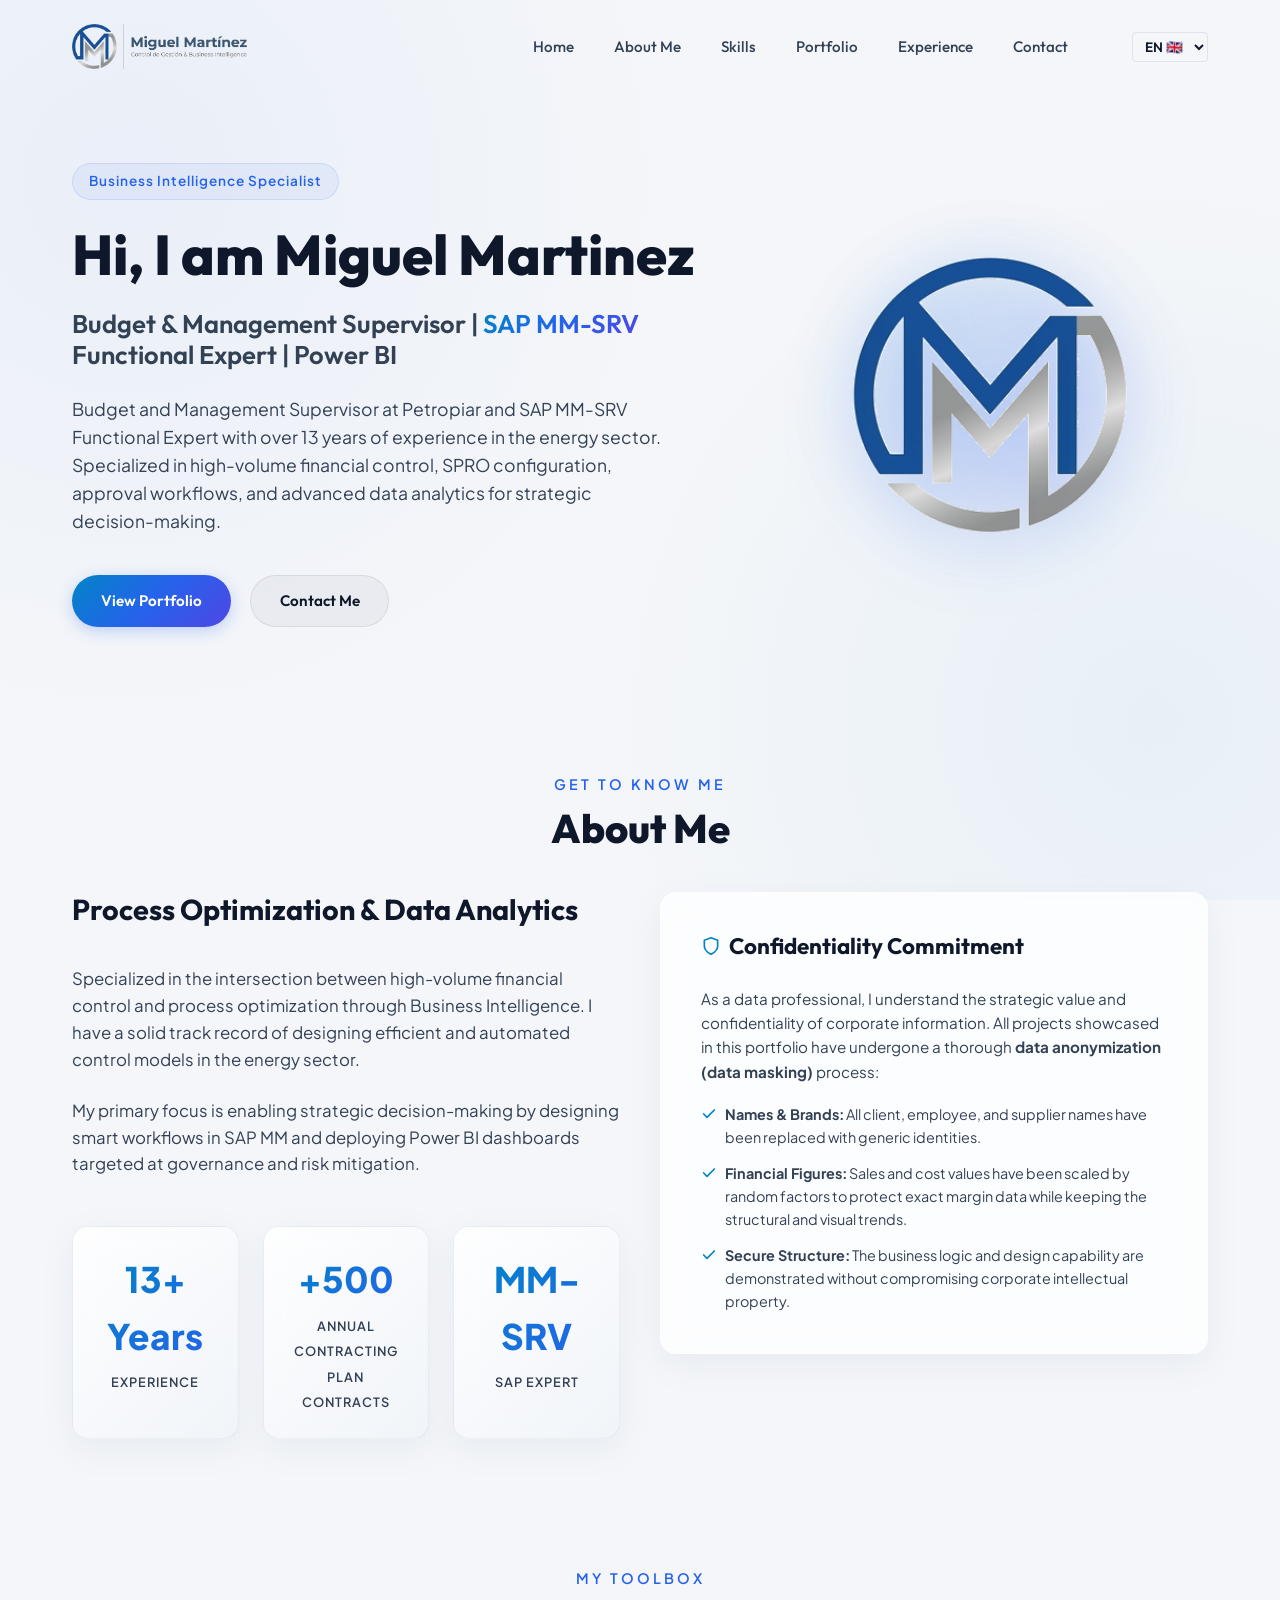
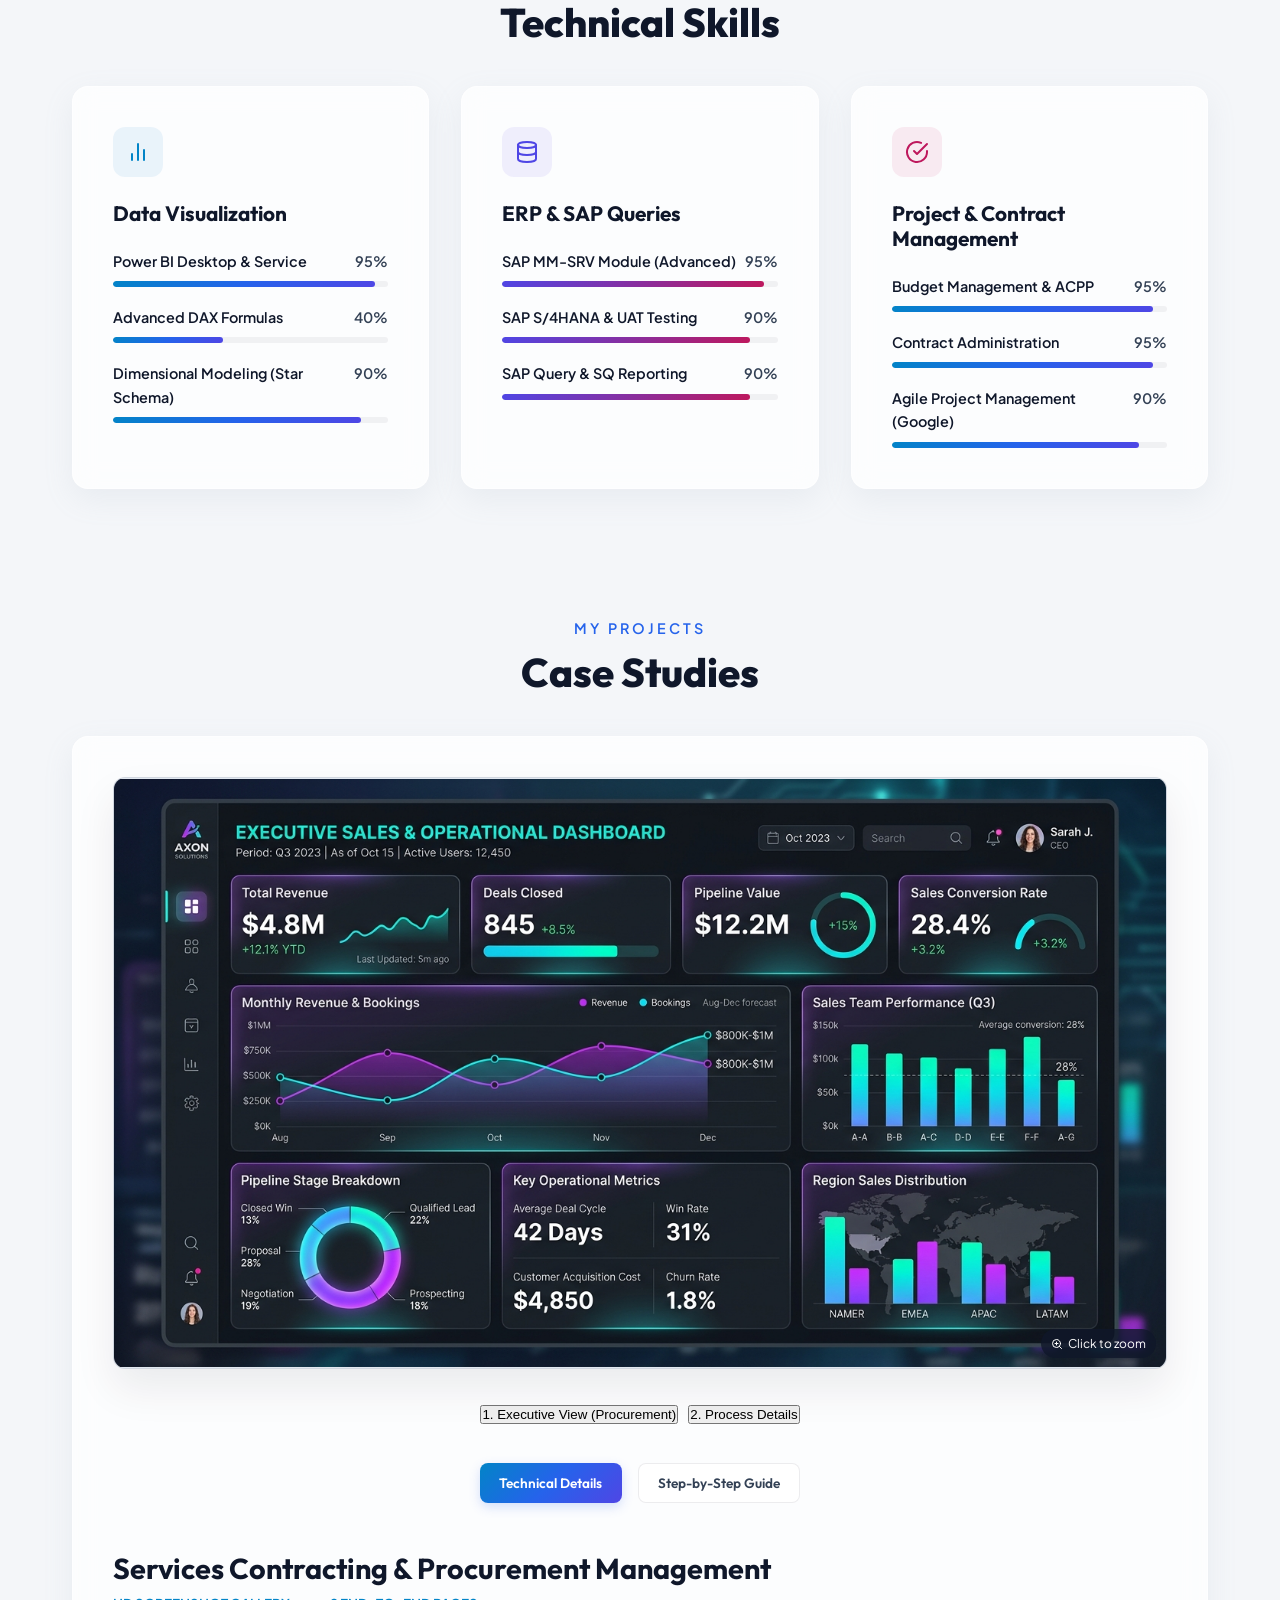
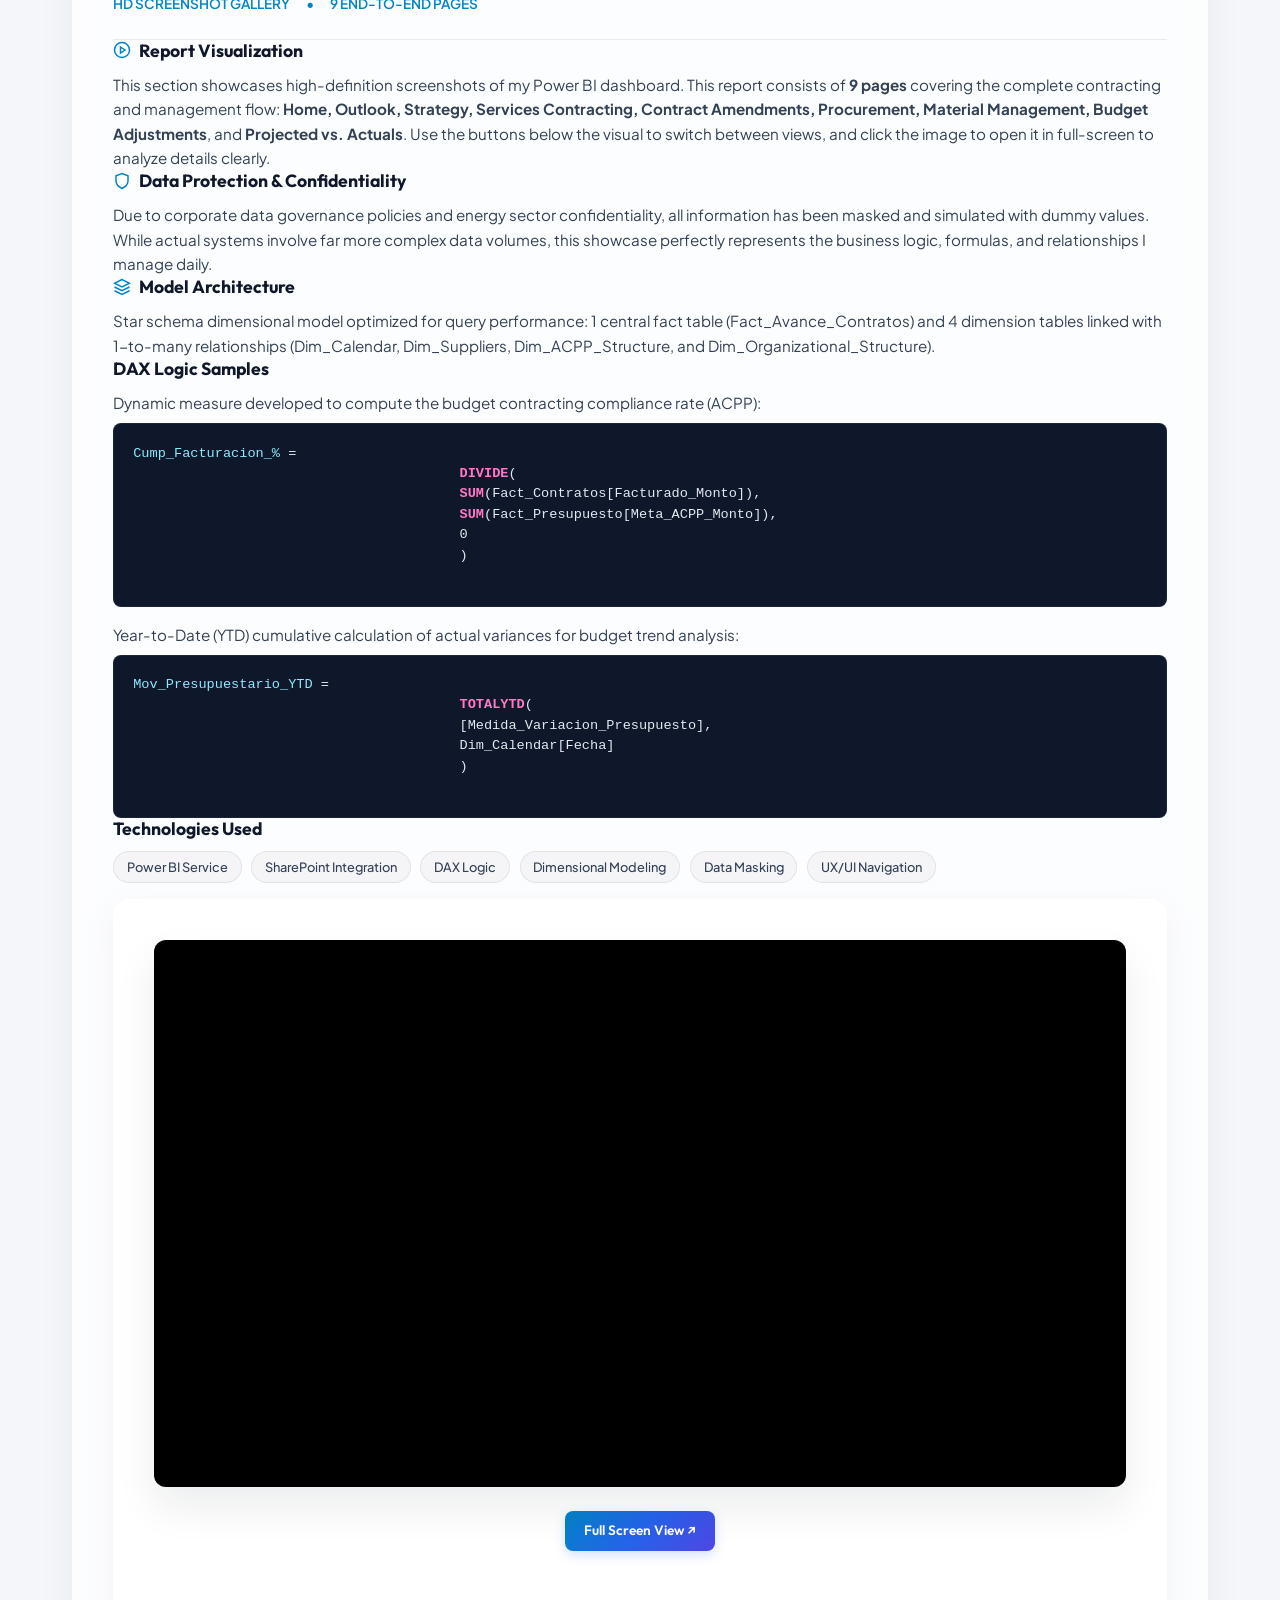
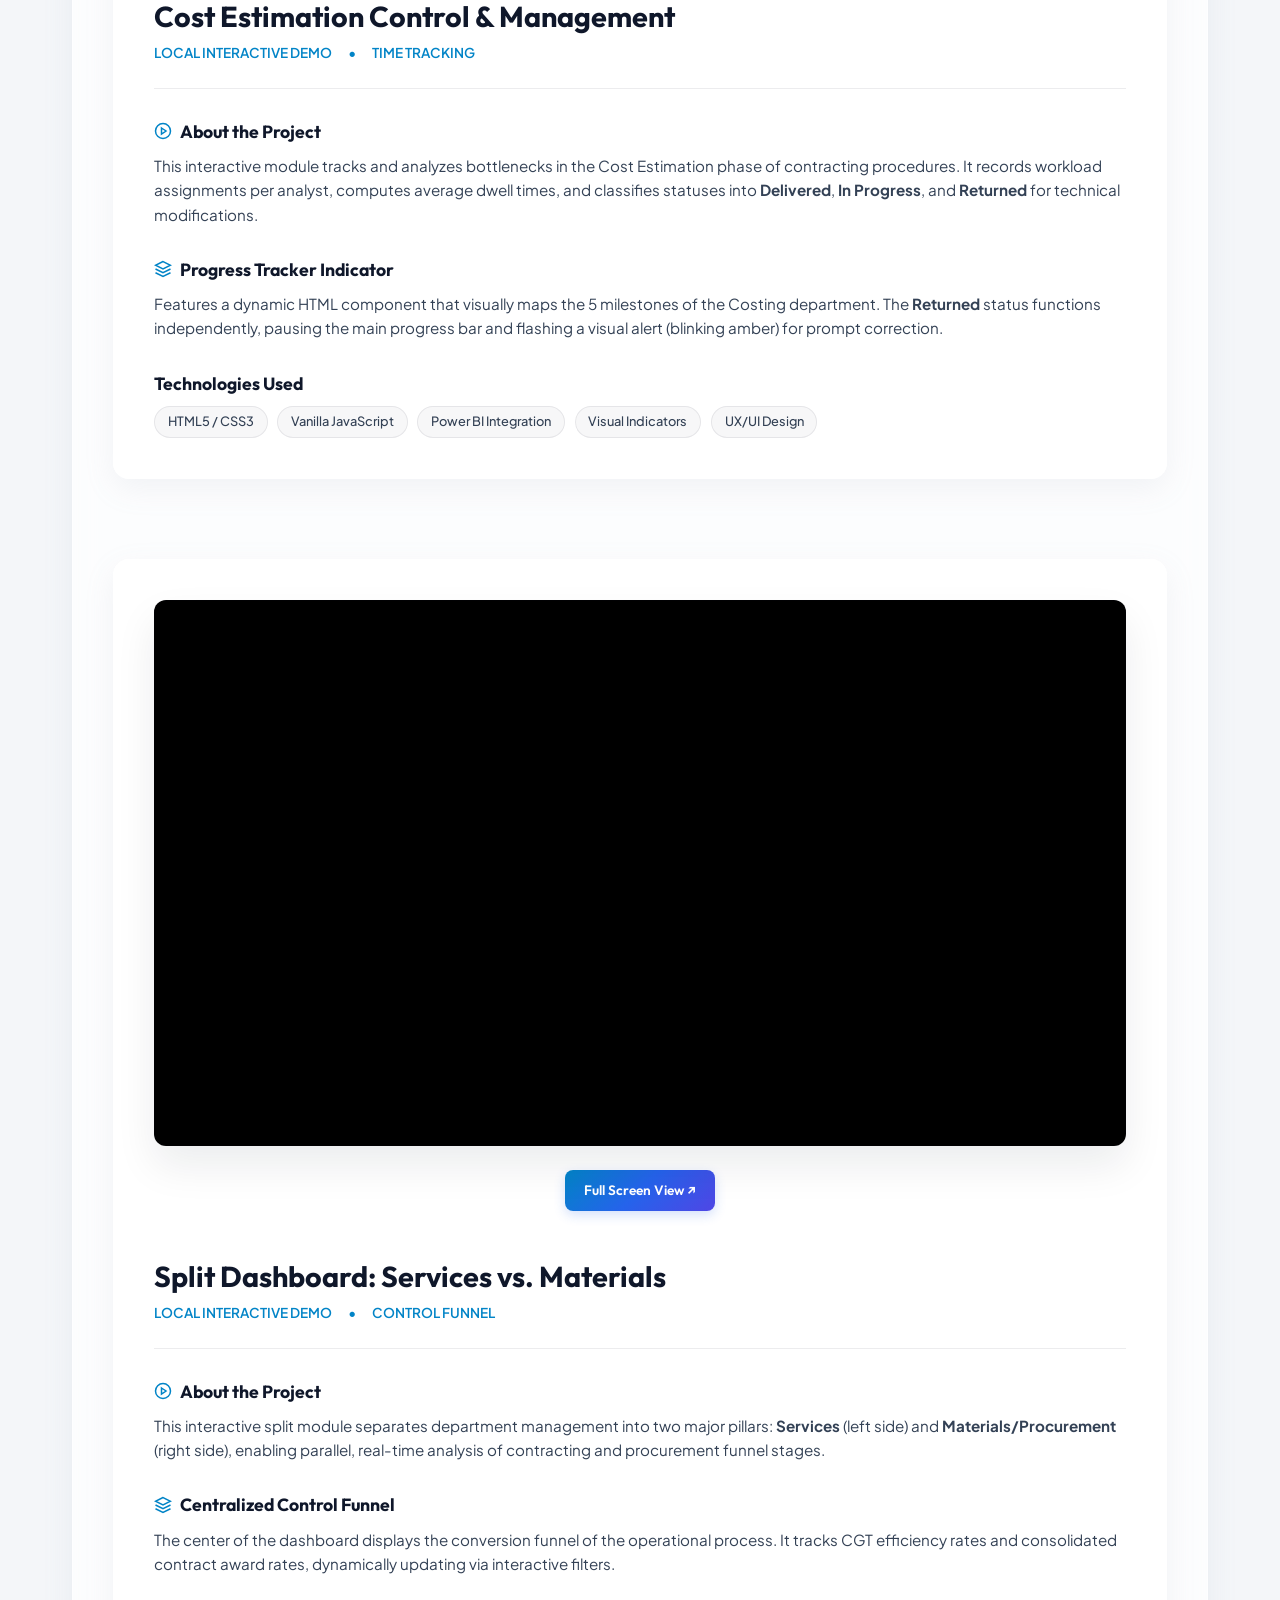
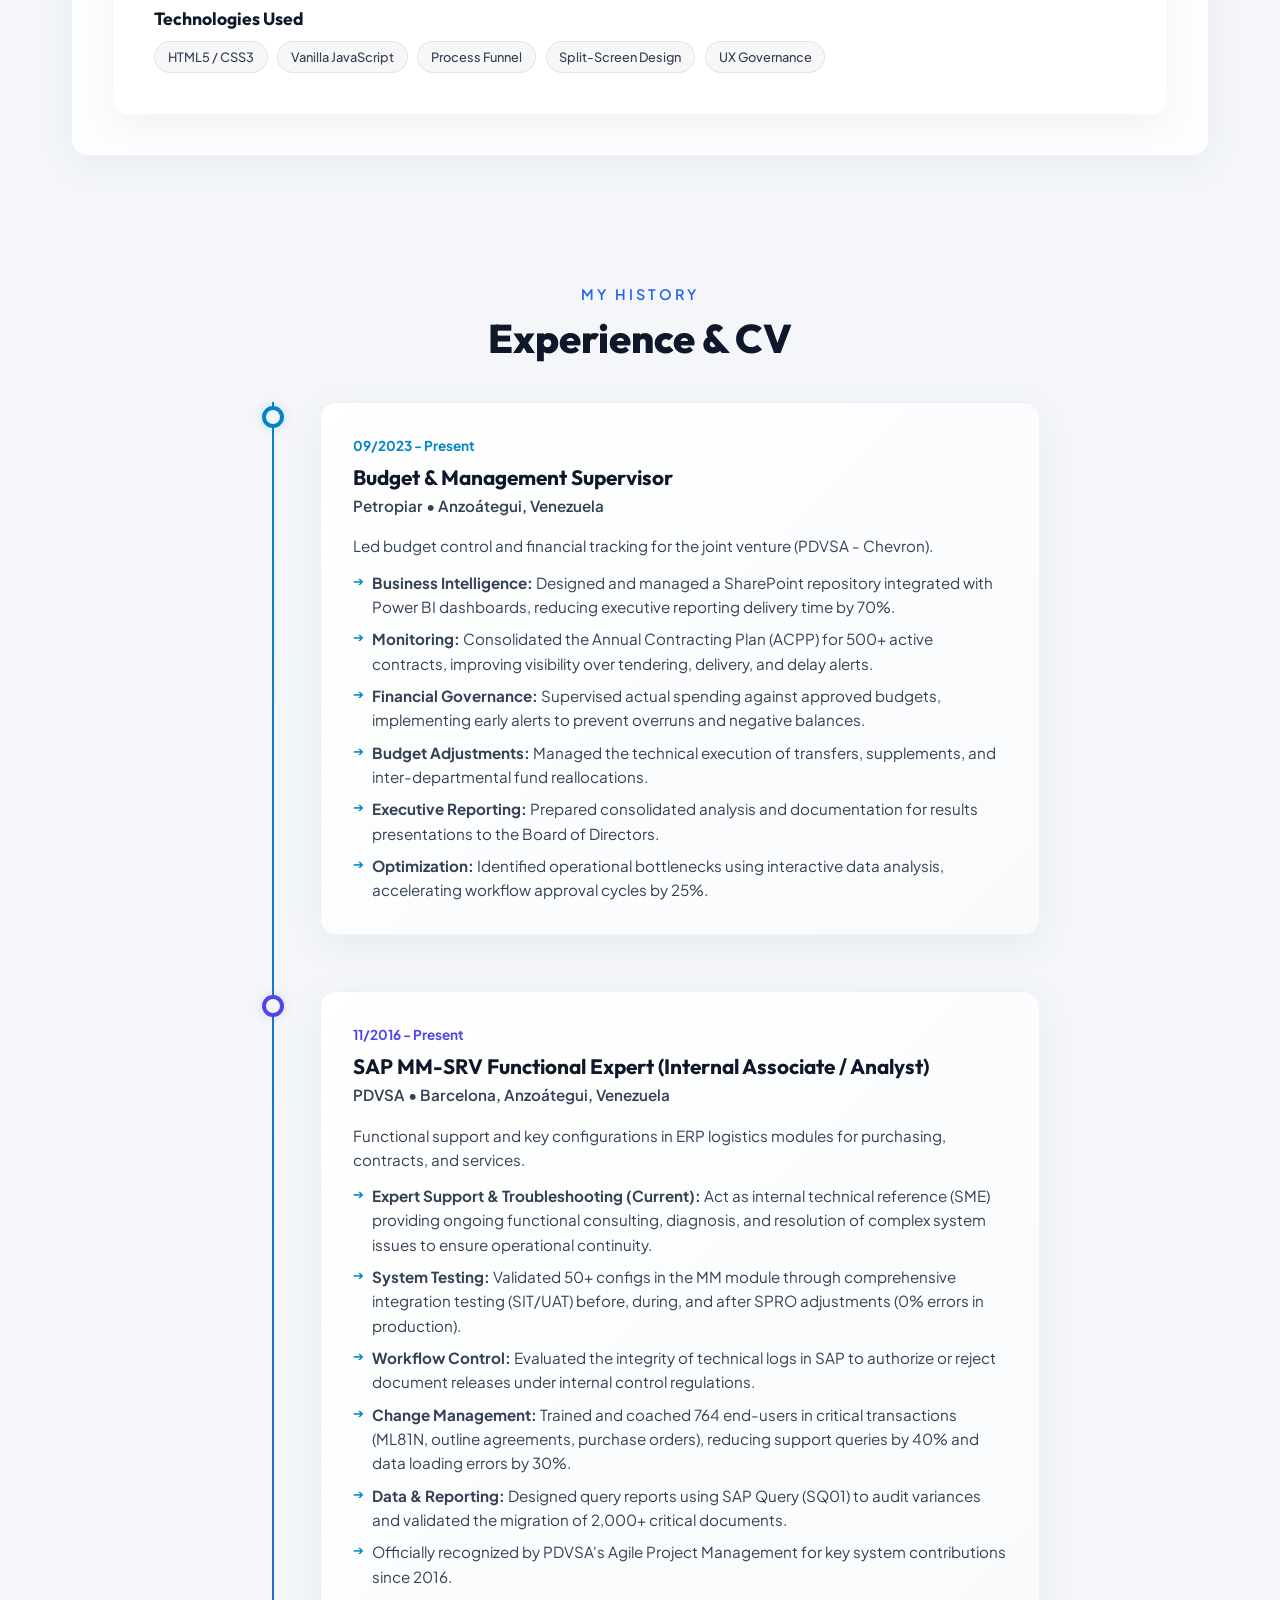
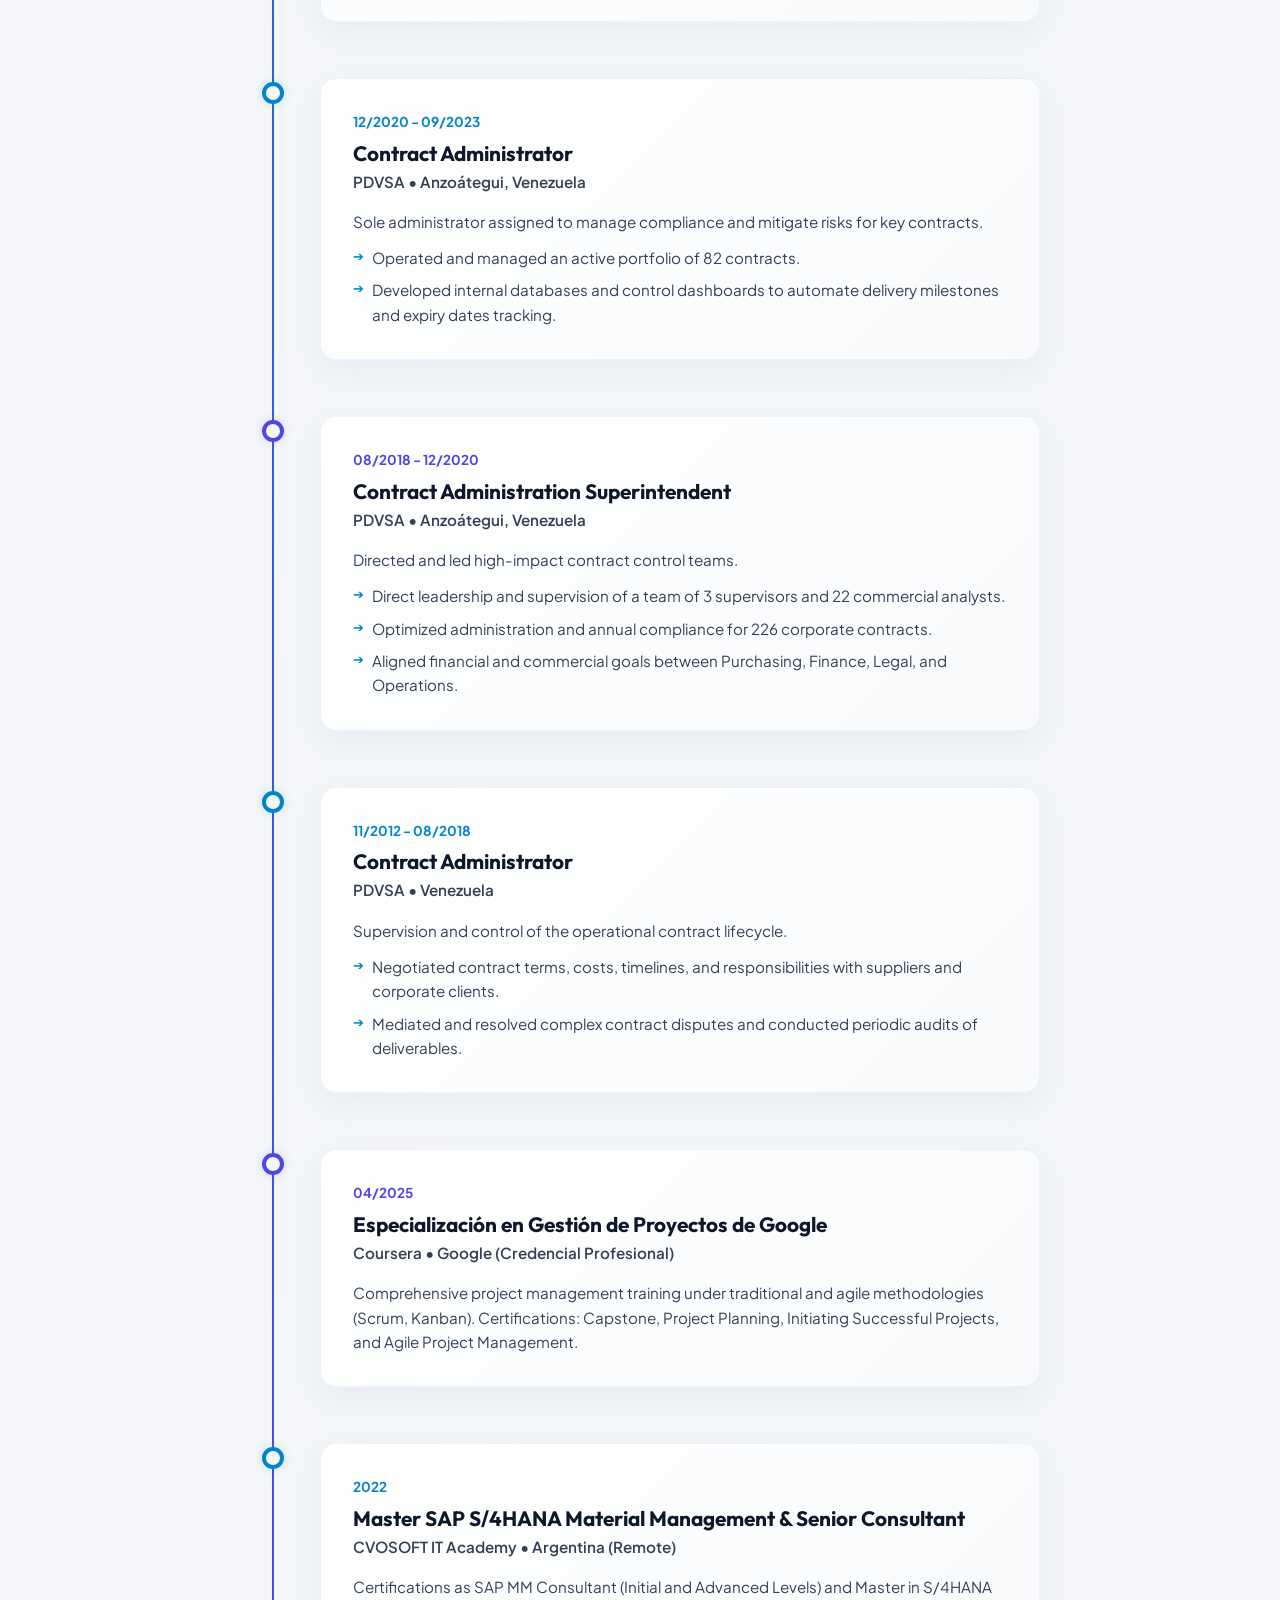
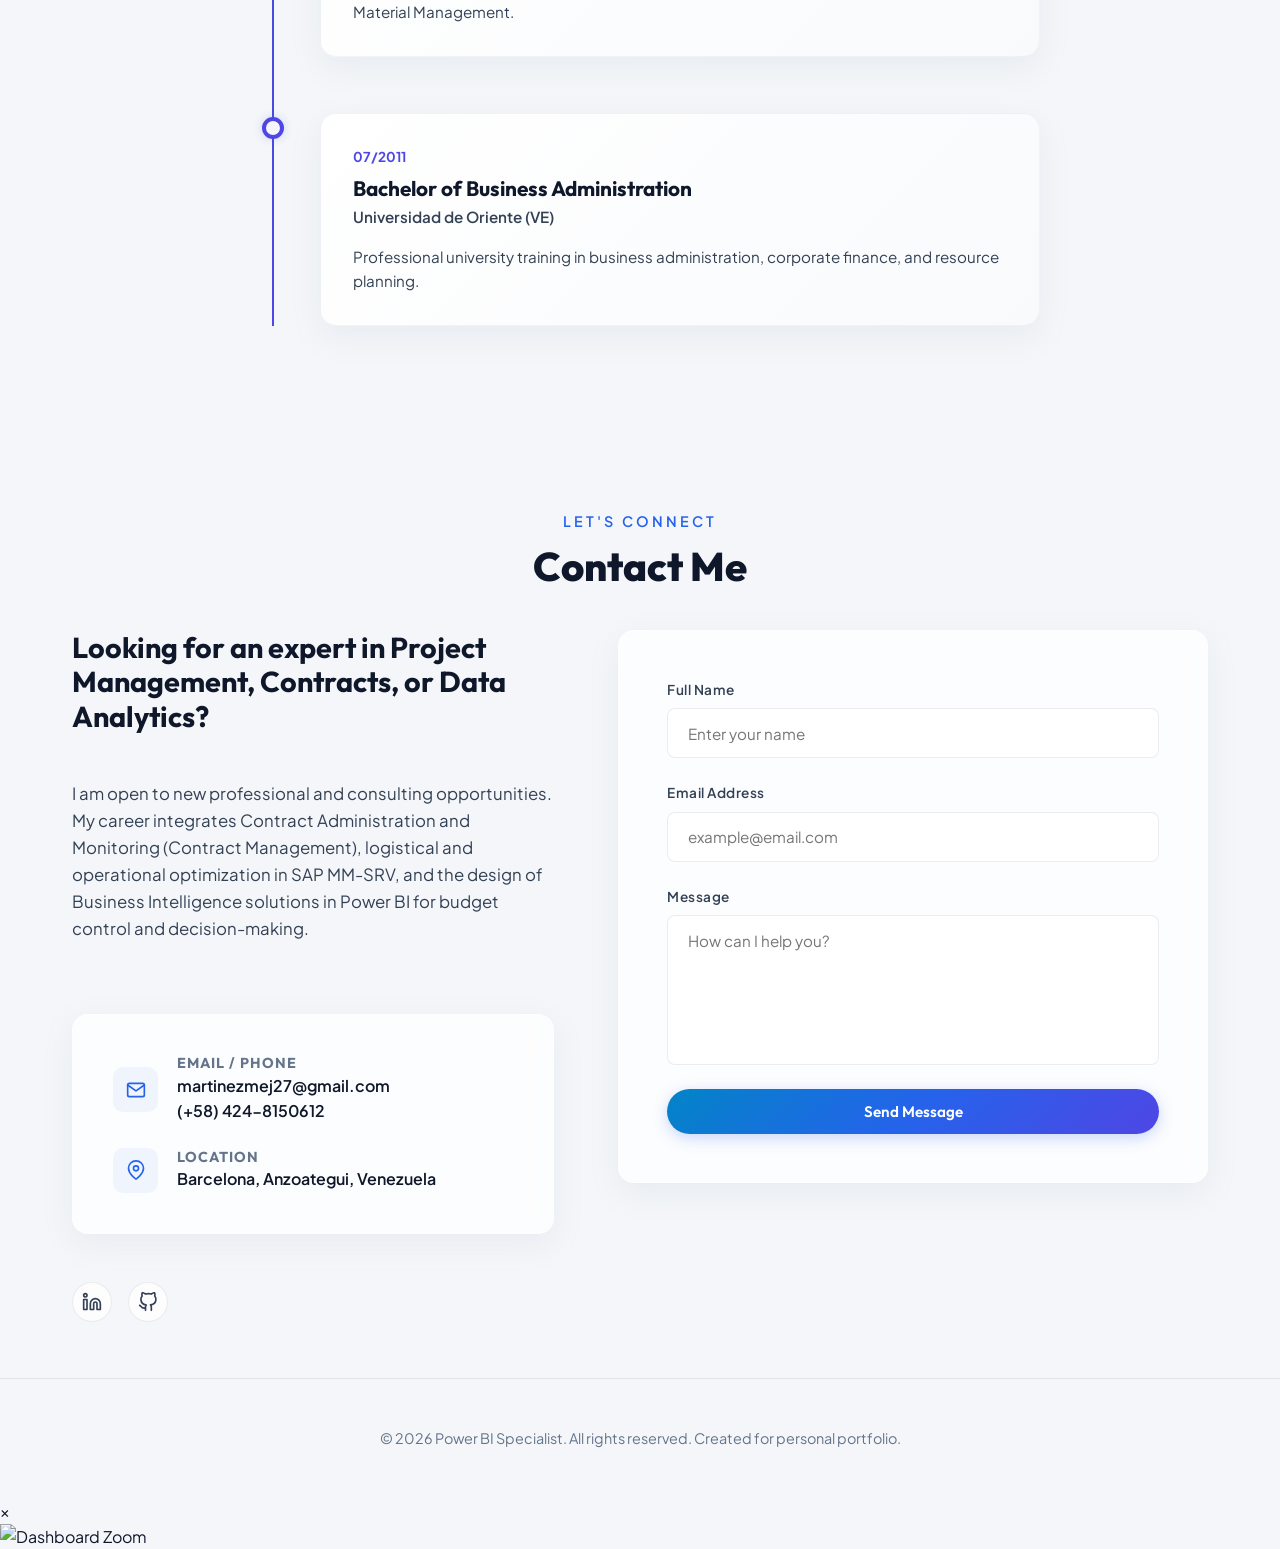
==== index_en.html @ 2d63d334 "Add files via upload" ====
<!DOCTYPE html>
<html lang="en">

<head>
    <meta charset="UTF-8">
    <meta name="viewport" content="width=device-width, initial-scale=1.0">
    <title>Miguel Martinez | Budget Supervisor, SAP MM & Power BI Expert</title>
    <meta name="description"
        content="Professional portfolio of Miguel E. Martinez. Budget & Management Supervisor at Petropiar, SAP MM-SRV functional specialist, and Power BI developer.">
    <link rel="stylesheet" href="style.css">
</head>

<body>

    <!-- Header & Navigation -->
    <header class="header" id="header">
        <div class="container nav-container">
            <a href="#home" class="logo-link" id="nav-logo">
                <img src="assets/logo_transparent.png" alt="Miguel Martínez Logo" class="header-logo">
            </a>
            <nav>
                <ul class="nav-menu" id="nav-menu">
                    <li><a href="#home" class="nav-link">Home</a></li>
                    <li><a href="#about" class="nav-link">About Me</a></li>
                    <li><a href="#skills" class="nav-link">Skills</a></li>
                    <li><a href="#portfolio" class="nav-link">Portfolio</a></li>
                    <li><a href="#experience" class="nav-link">Experience</a></li>
                    <li><a href="#contact" class="nav-link">Contact</a></li>
                    <li class="lang-selector-item" style="display: flex; align-items: center; margin-left: 1.5rem;">
                        <select id="lang-select" class="lang-select" style="background: transparent; border: 1px solid var(--border-color); color: var(--text-primary); border-radius: 4px; padding: 4px 8px; font-size: 0.85rem; font-weight: 600; cursor: pointer; outline: none; font-family: var(--font-heading); transition: border-color 0.3s;">
                            <option value="es">ES 🇪🇸</option>
                            <option value="en" selected>EN 🇬🇧</option>
                            <option value="fr">FR 🇫🇷</option>
                        </select>
                    </li>
                </ul>
            </nav>
            <button class="nav-toggle" id="nav-toggle" aria-label="Open Menu">
                <svg width="28" height="28" viewBox="0 0 24 24" fill="none" stroke="currentColor" stroke-width="2"
                    stroke-linecap="round" stroke-linejoin="round">
                    <line x1="3" y1="12" x2="21" y2="12"></line>
                    <line x1="3" y1="6" x2="21" y2="6"></line>
                    <line x1="3" y1="18" x2="21" y2="18"></line>
                </svg>
            </button>
        </div>
    </header>

    <!-- SVG Gradients Definition -->
    <svg width="0" height="0">
        <defs>
            <linearGradient id="cyan-blue-grad" x1="0%" y1="0%" x2="100%" y2="100%">
                <stop offset="0%" stop-color="#00f2fe" />
                <stop offset="100%" stop-color="#0072ff" />
            </linearGradient>
        </defs>
    </svg>

    <!-- Hero Section -->
    <section class="hero" id="home">
        <div class="container hero-grid">
            <div class="hero-content">
                <span class="hero-tag">Business Intelligence Specialist</span>
                <h1 class="hero-title">Hi, I am Miguel Martinez</h1>
                <h2 class="hero-subtitle">Budget & Management Supervisor | <span class="text-gradient">SAP MM-SRV</span> Functional Expert | Power BI</h2>
                <p class="hero-description">
                    Budget and Management Supervisor at Petropiar and SAP MM-SRV Functional Expert with over 13 years
                    of experience in the energy sector. Specialized in high-volume financial control, SPRO configuration,
                    approval workflows, and advanced data analytics for strategic decision-making.
                </p>
                <div class="hero-btns">
                    <a href="#portfolio" class="btn btn-primary">View Portfolio</a>
                    <a href="#contact" class="btn btn-secondary">Contact Me</a>
                </div>
            </div>
            <div class="hero-image-wrapper">
                <div class="hero-image-container">
                    <img src="assets/logo_circle.png" alt="Miguel Martínez" class="hero-image">
                </div>
            </div>
        </div>
    </section>

    <!-- About Me Section -->
    <section class="section" id="about">
        <div class="container">
            <div class="section-title-wrapper reveal">
                <span class="section-subtitle">Get to Know Me</span>
                <h2 class="section-title">About Me</h2>
            </div>
            <div class="about-grid">
                <div class="about-info reveal">
                    <h3 style="font-size: 1.8rem; margin-bottom: 1rem;">Process Optimization & Data Analytics
                    </h3>
                    <p class="about-text">
                        Specialized in the intersection between high-volume financial control and process optimization
                        through Business Intelligence. I have a solid track record of designing efficient and automated
                        control models in the energy sector.
                    </p>
                    <p class="about-text">
                        My primary focus is enabling strategic decision-making by designing smart workflows in SAP MM
                        and deploying Power BI dashboards targeted at governance and risk mitigation.
                    </p>
                    <div class="stats-grid">
                        <div class="glass-card stat-card">
                            <span class="stat-number">13+ Years</span>
                            <span class="stat-label">Experience</span>
                        </div>
                        <div class="glass-card stat-card">
                            <span class="stat-number">+500</span>
                            <span class="stat-label">Annual Contracting Plan Contracts</span>
                        </div>
                        <div class="glass-card stat-card">
                            <span class="stat-number">MM-SRV</span>
                            <span class="stat-label">SAP Expert</span>
                        </div>
                    </div>
                </div>
                <div class="glass-card contact-card reveal"
                    style="padding: 2.5rem; display: flex; flex-direction: column; gap: 1.2rem;">
                    <h3
                        style="font-size: 1.4rem; margin-bottom: 0.5rem; display: flex; align-items: center; gap: 0.5rem;">
                        <svg width="20" height="20" viewBox="0 0 24 24" fill="none" stroke="var(--accent-cyan)"
                            stroke-width="2" stroke-linecap="round" stroke-linejoin="round">
                            <path d="M12 22s8-4 8-10V5l-8-3-8 3v7c0 6 8 10 8 10z"></path>
                        </svg>
                        Confidentiality Commitment
                    </h3>
                    <p class="about-text" style="font-size: 0.95rem;">
                        As a data professional, I understand the strategic value and confidentiality of corporate information.
                        All projects showcased in this portfolio have undergone a thorough <strong>data anonymization (data masking)</strong> process:
                    </p>
                    <ul
                        style="display: flex; flex-direction: column; gap: 0.8rem; font-size: 0.9rem; color: var(--text-secondary);">
                        <li style="display: flex; align-items: flex-start; gap: 0.5rem;">
                            <svg width="16" height="16" viewBox="0 0 24 24" fill="none" stroke="var(--accent-cyan)"
                                  stroke-width="2.5" stroke-linecap="round" stroke-linejoin="round"
                                  style="margin-top: 3px; flex-shrink: 0;">
                                <polyline points="20 6 9 17 4 12"></polyline>
                            </svg>
                            <span><strong>Names & Brands:</strong> All client, employee, and supplier names have been replaced with generic identities.</span>
                        </li>
                        <li style="display: flex; align-items: flex-start; gap: 0.5rem;">
                            <svg width="16" height="16" viewBox="0 0 24 24" fill="none" stroke="var(--accent-cyan)"
                                  stroke-width="2.5" stroke-linecap="round" stroke-linejoin="round"
                                  style="margin-top: 3px; flex-shrink: 0;">
                                <polyline points="20 6 9 17 4 12"></polyline>
                            </svg>
                            <span><strong>Financial Figures:</strong> Sales and cost values have been scaled by random factors to protect exact margin data while keeping the structural and visual trends.</span>
                        </li>
                        <li style="display: flex; align-items: flex-start; gap: 0.5rem;">
                            <svg width="16" height="16" viewBox="0 0 24 24" fill="none" stroke="var(--accent-cyan)"
                                  stroke-width="2.5" stroke-linecap="round" stroke-linejoin="round"
                                  style="margin-top: 3px; flex-shrink: 0;">
                                <polyline points="20 6 9 17 4 12"></polyline>
                            </svg>
                            <span><strong>Secure Structure:</strong> The business logic and design capability are demonstrated without compromising corporate intellectual property.</span>
                        </li>
                    </ul>
                </div>
            </div>
        </div>
    </section>

    <!-- Skills Section -->
    <section class="section" id="skills">
        <div class="container">
            <div class="section-title-wrapper reveal">
                <span class="section-subtitle">My Toolbox</span>
                <h2 class="section-title">Technical Skills</h2>
            </div>
            <div class="skills-grid">
                <!-- Data Visualization -->
                <div class="glass-card skill-category reveal">
                    <div class="skill-category-icon">
                        <svg width="24" height="24" viewBox="0 0 24 24" fill="none" stroke="currentColor"
                            stroke-width="2" stroke-linecap="round" stroke-linejoin="round">
                            <line x1="18" y1="20" x2="18" y2="10"></line>
                            <line x1="12" y1="20" x2="12" y2="4"></line>
                            <line x1="6" y1="20" x2="6" y2="14"></line>
                        </svg>
                    </div>
                    <h3 class="skill-category-title">Data Visualization</h3>
                    <div class="skill-list">
                        <div class="skill-item">
                            <div class="skill-info">
                                <span class="skill-name">Power BI Desktop & Service</span>
                                <span class="skill-percentage">95%</span>
                            </div>
                            <div class="skill-bar-bg">
                                <div class="skill-bar-fill" data-width="95%"></div>
                            </div>
                        </div>
                        <div class="skill-item">
                            <div class="skill-info">
                                <span class="skill-name">Advanced DAX Formulas</span>
                                <span class="skill-percentage">40%</span>
                            </div>
                            <div class="skill-bar-bg">
                                <div class="skill-bar-fill" data-width="40%"></div>
                            </div>
                        </div>
                        <div class="skill-item">
                            <div class="skill-info">
                                <span class="skill-name">Dimensional Modeling (Star Schema)</span>
                                <span class="skill-percentage">90%</span>
                            </div>
                            <div class="skill-bar-bg">
                                <div class="skill-bar-fill" data-width="90%"></div>
                            </div>
                        </div>
                    </div>
                </div>

                <!-- ERP & SAP Queries -->
                <div class="glass-card skill-category reveal purple">
                    <div class="skill-category-icon purple">
                        <svg width="24" height="24" viewBox="0 0 24 24" fill="none" stroke="currentColor"
                            stroke-width="2" stroke-linecap="round" stroke-linejoin="round">
                            <ellipse cx="12" cy="5" rx="9" ry="3"></ellipse>
                            <path d="M3 5v14c0 1.66 4 3 9 3s9-1.34 9-3V5"></path>
                            <path d="M3 12c0 1.66 4 3 9 3s9-1.34 9-3"></path>
                        </svg>
                    </div>
                    <h3 class="skill-category-title">ERP & SAP Queries</h3>
                    <div class="skill-list">
                        <div class="skill-item">
                            <div class="skill-info">
                                <span class="skill-name">SAP MM-SRV Module (Advanced)</span>
                                <span class="skill-percentage">95%</span>
                            </div>
                            <div class="skill-bar-bg">
                                <div class="skill-bar-fill" data-width="95%"></div>
                            </div>
                        </div>
                        <div class="skill-item">
                            <div class="skill-info">
                                <span class="skill-name">SAP S/4HANA & UAT Testing</span>
                                <span class="skill-percentage">90%</span>
                            </div>
                            <div class="skill-bar-bg">
                                <div class="skill-bar-fill" data-width="90%"></div>
                            </div>
                        </div>
                        <div class="skill-item">
                            <div class="skill-info">
                                <span class="skill-name">SAP Query & SQ Reporting</span>
                                <span class="skill-percentage">90%</span>
                            </div>
                            <div class="skill-bar-bg">
                                <div class="skill-bar-fill" data-width="90%"></div>
                            </div>
                        </div>
                    </div>
                </div>

                <!-- Project & Contract Management -->
                <div class="glass-card skill-category reveal pink">
                    <div class="skill-category-icon pink">
                        <svg width="24" height="24" viewBox="0 0 24 24" fill="none" stroke="currentColor"
                            stroke-width="2" stroke-linecap="round" stroke-linejoin="round">
                            <path d="M22 11.08V12a10 10 0 1 1-5.93-9.14"></path>
                            <polyline points="22 4 12 14.01 9 11.01"></polyline>
                        </svg>
                    </div>
                    <h3 class="skill-category-title">Project & Contract Management</h3>
                    <div class="skill-list">
                        <div class="skill-item">
                            <div class="skill-info">
                                <span class="skill-name">Budget Management & ACPP</span>
                                <span class="skill-percentage">95%</span>
                            </div>
                            <div class="skill-bar-bg">
                                <div class="skill-bar-fill" data-width="95%"></div>
                            </div>
                        </div>
                        <div class="skill-item">
                            <div class="skill-info">
                                <span class="skill-name">Contract Administration</span>
                                <span class="skill-percentage">95%</span>
                            </div>
                            <div class="skill-bar-bg">
                                <div class="skill-bar-fill" data-width="95%"></div>
                            </div>
                        </div>
                        <div class="skill-item">
                            <div class="skill-info">
                                <span class="skill-name">Agile Project Management (Google)</span>
                                <span class="skill-percentage">90%</span>
                            </div>
                            <div class="skill-bar-bg">
                                <div class="skill-bar-fill" data-width="90%"></div>
                            </div>
                        </div>
                    </div>
                </div>
        </div>
    </section>

    <!-- Portfolio & Case Studies Section -->
    <section class="section" id="portfolio">
        <div class="container">
            <div class="section-title-wrapper reveal">
                <span class="section-subtitle">My Projects</span>
                <h2 class="section-title">Case Studies</h2>
            </div>

            <div class="portfolio-case-study">
                <!-- Case Study Card -->
                <div class="glass-card case-study-showcase reveal">
                    <!-- Left: Interactive Dashboard -->
                    <div class="showcase-visuals">
                        <div class="showcase-screen-container"
                            style="position: relative; aspect-ratio: 16/9; overflow: hidden; border-radius: 12px; background: #e2e8f0; border: 1px solid var(--border-color); cursor: zoom-in;">
                            <!-- Main Image display -->
                            <img id="showcase-img" src="assets/dashboard_executive.jpg" alt="Dashboard View" style="width: 100%; height: 100%; object-fit: contain; transition: opacity 0.3s ease;">
                            <div class="zoom-indicator" style="position: absolute; bottom: 10px; right: 10px; background: rgba(15,23,42,0.8); color: #fff; padding: 5px 10px; border-radius: 20px; font-size: 0.75rem; display: flex; align-items: center; gap: 5px; pointer-events: none;">
                                <svg width="12" height="12" viewBox="0 0 24 24" fill="none" stroke="currentColor" stroke-width="2" stroke-linecap="round" stroke-linejoin="round"><circle cx="11" cy="11" r="8"></circle><line x1="21" y1="21" x2="16.65" y2="16.65"></line><line x1="11" y1="8" x2="11" y2="14"></line><line x1="8" y1="11" x2="14" y2="11"></line></svg>
                                Click to zoom
                            </div>
                        </div>
                        <div class="showcase-images-selector" style="display: flex; gap: 10px; margin-top: 12px; justify-content: center;">
                            <button class="image-select-btn active" data-src="assets/dashboard_executive.jpg">1. Executive View (Procurement)</button>
                            <button class="image-select-btn" data-src="assets/dashboard_drilldown.jpg">2. Process Details</button>
                        </div>
                        <div class="showcase-nav" style="margin-top: 15px;">
                            <button class="showcase-tab active" data-target="vista-interactiva">Technical Details</button>
                            <button class="showcase-tab" data-target="vista-guia">Step-by-Step Guide</button>
                        </div>
                    </div>

                    <!-- Right: Project Description Details -->
                    <div class="showcase-details">
                        <!-- Content Tab: Reporte Interactivo -->
                        <div class="tab-content active" id="vista-interactiva">
                            <div class="case-study-header">
                                <h3 class="case-study-title">Services Contracting & Procurement Management</h3>
                                <div class="case-study-meta">
                                    <span>HD Screenshot Gallery</span>
                                    <span>•</span>
                                    <span>9 End-to-End Pages</span>
                                </div>
                            </div>

                            <div>
                                <h4 class="case-study-section-title">
                                    <svg width="18" height="18" viewBox="0 0 24 24" fill="none" stroke="currentColor"
                                        stroke-width="2">
                                        <circle cx="12" cy="12" r="10"></circle>
                                        <polygon points="10 8 16 12 10 16 10 8"></polygon>
                                    </svg>
                                    Report Visualization
                                </h4>
                                <p class="case-study-p">
                                    This section showcases high-definition screenshots of my Power BI dashboard. This report consists of <strong>9 pages</strong> covering the complete contracting and management flow: 
                                    <strong>Home, Outlook, Strategy, Services Contracting, Contract Amendments, Procurement, Material Management, Budget Adjustments</strong>, and <strong>Projected vs. Actuals</strong>. 
                                    Use the buttons below the visual to switch between views, and click the image to open it in full-screen to analyze details clearly.
                                </p>
                            </div>

                            <div>
                                <h4 class="case-study-section-title">
                                    <svg width="18" height="18" viewBox="0 0 24 24" fill="none" stroke="currentColor"
                                        stroke-width="2">
                                        <path d="M12 22s8-4 8-10V5l-8-3-8 3v7c0 6 8 10 8 10z"></path>
                                    </svg>
                                    Data Protection & Confidentiality
                                </h4>
                                <p class="case-study-p">
                                    Due to corporate data governance policies and energy sector confidentiality, all information has been masked and simulated with dummy values. While actual systems involve far more complex data volumes, this showcase perfectly represents the business logic, formulas, and relationships I manage daily.
                                </p>
                            </div>

                            <div>
                                <h4 class="case-study-section-title">
                                    <svg width="18" height="18" viewBox="0 0 24 24" fill="none" stroke="currentColor"
                                        stroke-width="2">
                                        <polygon points="12 2 2 7 12 12 22 7 12 2"></polygon>
                                        <polyline points="2 17 12 22 22 17"></polyline>
                                        <polyline points="2 12 12 17 22 12"></polyline>
                                    </svg>
                                    Model Architecture
                                </h4>
                                <p class="case-study-p">
                                    Star schema dimensional model optimized for query performance: 1 central fact table (Fact_Avance_Contratos) and 4 dimension tables linked with 1-to-many relationships (Dim_Calendar, Dim_Suppliers, Dim_ACPP_Structure, and Dim_Organizational_Structure).
                                </p>
                            </div>

                            <div>
                                <h4 class="case-study-section-title">DAX Logic Samples</h4>
                                <p class="case-study-p" style="margin-bottom: 0.5rem;">
                                    Dynamic measure developed to compute the budget contracting compliance rate (ACPP):
                                </p>
                                <div class="code-block-container">
                                    <div class="code-block"><span class="code-function">Cump_Facturacion_%</span> =
                                        <span class="code-keyword">DIVIDE</span>(
                                        <span class="code-keyword">SUM</span>(Fact_Contratos[Facturado_Monto]),
                                        <span class="code-keyword">SUM</span>(Fact_Presupuesto[Meta_ACPP_Monto]),
                                        0
                                        )
                                    </div>
                                </div>
                                <p class="case-study-p" style="margin-top: 1rem; margin-bottom: 0.5rem;">
                                    Year-to-Date (YTD) cumulative calculation of actual variances for budget trend analysis:
                                </p>
                                <div class="code-block-container">
                                    <div class="code-block"><span class="code-function">Mov_Presupuestario_YTD</span> =
                                        <span class="code-keyword">TOTALYTD</span>(
                                        [Medida_Variacion_Presupuesto],
                                        Dim_Calendar[Fecha]
                                        )
                                    </div>
                                </div>
                            </div>

                            <div>
                                <h4 class="case-study-section-title">Technologies Used</h4>
                                <div class="tech-badges">
                                    <span class="tech-badge">Power BI Service</span>
                                    <span class="tech-badge">SharePoint Integration</span>
                                    <span class="tech-badge">DAX Logic</span>
                                    <span class="tech-badge">Dimensional Modeling</span>
                                    <span class="tech-badge">Data Masking</span>
                                    <span class="tech-badge">UX/UI Navigation</span>
                                         </div>
                    </div>

                    <!-- Right: Project Description Details -->
                    <div class="showcase-details">
                        <!-- Content Tab: Reporte Interactivo (Technical Details already translated) -->

                        <!-- Content Tab: Guía Narrativa -->
                        <div class="tab-content guide-container" id="vista-guia">
                            <div class="case-study-header" style="position: sticky; top: 0; background: var(--bg-card); z-index: 10; padding-bottom: 1rem; border-bottom: 1px solid rgba(255,255,255,0.05); margin-bottom: 1.5rem;">
                                <h3 class="case-study-title">Dashboard Narrative Walkthrough</h3>
                                <div class="case-study-meta">
                                    <span>Interactive Guide</span>
                                    <span>•</span>
                                    <span>Use the image selector on the left</span>
                                </div>
                                <p style="font-size: 0.9rem; color: var(--text-muted); margin-top: 0.8rem;">
                                    Follow this guide to understand the business logic of each view in the dashboard.
                                </p>
                            </div>

                            <div class="guide-timeline">
                                <!-- Paso 1 -->
                                <div class="guide-step">
                                    <div class="guide-step-marker">1</div>
                                    <div class="guide-step-content">
                                        <h4 class="guide-step-title">General Summary (Overview)</h4>
                                        <p class="guide-step-desc">
                                            The primary goal of this dashboard is to consolidate scattered information from multiple systems to provide executive management with rigorous financial and contract control, mitigating cost overrun risks and accelerating decisions.
                                        </p>
                                        <p class="guide-step-desc">
                                            This page displays a general summary of the contracting process status. We visualize the performance of an annual contracting plan, showing budget status, physical progress, and active contracts at a glance.
                                        </p>
                                    </div>
                                </div>

                                <!-- Paso 2 -->
                                <div class="guide-step">
                                    <div class="guide-step-marker">2</div>
                                    <div class="guide-step-content">
                                        <h4 class="guide-step-title">Strategy Department</h4>
                                        <p class="guide-step-desc">
                                            Within the organization, the strategy department reviews the scope and metrics requested by user departments for each contract request.
                                        </p>
                                        <p class="guide-step-desc">
                                            In this view, we track bottlenecks in the initial review phase. The funnel chart and cycle times help identify if a request is stalled due to technical definitions or cost estimation delays, triggering immediate alerts for corrective actions.
                                        </p>
                                    </div>
                                </div>

                                <!-- Paso 3 -->
                                <div class="guide-step">
                                    <div class="guide-step-marker">3</div>
                                    <div class="guide-step-content">
                                        <h4 class="guide-step-title">Services Contracting & Amendments</h4>
                                        <p class="guide-step-desc">
                                            Subsequent tabs detail the services contracting status and contract amendment logs. This tracking is vital to trace scope, time, or cost modifications relative to original contracts.
                                        </p>
                                        <p class="guide-step-desc">
                                            The visualization compares the initial committed amount versus the current amount post-amendment, detecting significant variances that impact the budget (ACPP).
                                        </p>
                                    </div>
                                </div>
                                
                                <!-- Paso 4 -->
                                <div class="guide-step">
                                    <div class="guide-step-marker">4</div>
                                    <div class="guide-step-content">
                                        <h4 class="guide-step-title">Procurement, Materials & Budget Adjustments</h4>
                                        <p class="guide-step-desc">
                                            Lastly, the procurement and budget movement sheets consolidate logistical data extracted from SAP MM with financial execution.
                                        </p>
                                        <p class="guide-step-desc">
                                            Here, management can analyze projected vs. actual data: material billing deliveries and fund transfers executed to cover commitments, completing the integrated control cycle.
                                        </p>
                                    </div>
                                </div>
                            </div>
                        </div>
                    </div>
                </            <div class="portfolio-case-study" style="margin-top: 3rem;">
                <!-- Case Study Card 2: Estimación de Costos -->
                <div class="glass-card case-study-showcase reveal">
                    <!-- Left: Interactive Dashboard -->
                    <div class="showcase-visuals">
                        <div class="showcase-screen-container"
                            style="position: relative; aspect-ratio: 16/9; overflow: hidden; border-radius: 12px; background: #000;">
                            <!-- Interactive Local Dashboard iframe -->
                            <iframe id="costos-iframe" title="Cost Estimation Dashboard" src="estimacion_costos.html" frameborder="0" style="position: absolute; top: 0; left: 0; width: 100%; height: 100%; border: none; display: block;"></iframe>
                        </div>
                        <div class="showcase-nav">
                            <a href="estimacion_costos.html" target="_blank" class="showcase-tab active" style="text-decoration: none; text-align: center; display: inline-block;">Full Screen View ↗</a>
                        </div>
                    </div>

                    <!-- Right: Project Description Details -->
                    <div class="showcase-details">
                        <div class="case-study-header">
                            <h3 class="case-study-title">Cost Estimation Control & Management</h3>
                            <div class="case-study-meta">
                                <span>Local Interactive Demo</span>
                                <span>•</span>
                                <span>Time Tracking</span>
                            </div>
                        </div>

                        <div>
                            <h4 class="case-study-section-title">
                                <svg width="18" height="18" viewBox="0 0 24 24" fill="none" stroke="currentColor"
                                    stroke-width="2">
                                    <circle cx="12" cy="12" r="10"></circle>
                                    <polygon points="10 8 16 12 10 16 10 8"></polygon>
                                </svg>
                                About the Project
                            </h4>
                            <p class="case-study-p">
                                This interactive module tracks and analyzes bottlenecks in the Cost Estimation phase of contracting procedures. It records workload assignments per analyst, computes average dwell times, and classifies statuses into <strong>Delivered</strong>, <strong>In Progress</strong>, and <strong>Returned</strong> for technical modifications.
                            </p>
                        </div>

                        <div>
                            <h4 class="case-study-section-title">
                                <svg width="18" height="18" viewBox="0 0 24 24" fill="none" stroke="currentColor"
                                    stroke-width="2">
                                    <polygon points="12 2 2 7 12 12 22 7 12 2"></polygon>
                                    <polyline points="2 17 12 22 22 17"></polyline>
                                    <polyline points="2 12 12 17 22 12"></polyline>
                                </svg>
                                Progress Tracker Indicator
                            </h4>
                            <p class="case-study-p">
                                Features a dynamic HTML component that visually maps the 5 milestones of the Costing department. The <strong>Returned</strong> status functions independently, pausing the main progress bar and flashing a visual alert (blinking amber) for prompt correction.
                            </p>
                        </div>

                        <div>
                            <h4 class="case-study-section-title">Technologies Used</h4>
                            <div class="tech-badges">
                                <span class="tech-badge">HTML5 / CSS3</span>
                                <span class="tech-badge">Vanilla JavaScript</span>
                                <span class="tech-badge">Power BI Integration</span>
                                <span class="tech-badge">Visual Indicators</span>
                                <span class="tech-badge">UX/UI Design</span>
                            </div>
                        </div>
                    </div>
                </div>
            </div>

            <div class="portfolio-case-study" style="margin-top: 3rem;">
                <!-- Case Study Card 3: Servicios vs. Materiales -->
                <div class="glass-card case-study-showcase reveal">
                    <!-- Left: Interactive Dashboard -->
                    <div class="showcase-visuals">
                        <div class="showcase-screen-container"
                            style="position: relative; aspect-ratio: 16/9; overflow: hidden; border-radius: 12px; background: #000;">
                            <!-- Interactive Local Dashboard iframe -->
                            <iframe id="servicios-mat-iframe" title="Services vs Materials Dashboard" src="servicios_vs_materiales.html" frameborder="0" style="position: absolute; top: 0; left: 0; width: 100%; height: 100%; border: none; display: block;"></iframe>
                        </div>
                        <div class="showcase-nav">
                            <a href="servicios_vs_materiales.html" target="_blank" class="showcase-tab active" style="text-decoration: none; text-align: center; display: inline-block;">Full Screen View ↗</a>
                        </div>
                    </div>

                    <!-- Right: Project Description Details -->
                    <div class="showcase-details">
                        <div class="case-study-header">
                            <h3 class="case-study-title">Split Dashboard: Services vs. Materials</h3>
                            <div class="case-study-meta">
                                <span>Local Interactive Demo</span>
                                <span>•</span>
                                <span>Control Funnel</span>
                            </div>
                        </div>

                        <div>
                            <h4 class="case-study-section-title">
                                <svg width="18" height="18" viewBox="0 0 24 24" fill="none" stroke="currentColor"
                                    stroke-width="2">
                                    <circle cx="12" cy="12" r="10"></circle>
                                    <polygon points="10 8 16 12 10 16 10 8"></polygon>
                                </svg>
                                About the Project
                            </h4>
                            <p class="case-study-p">
                                This interactive split module separates department management into two major pillars: <strong>Services</strong> (left side) and <strong>Materials/Procurement</strong> (right side), enabling parallel, real-time analysis of contracting and procurement funnel stages.
                            </p>
                        </div>

                        <div>
                            <h4 class="case-study-section-title">
                                <svg width="18" height="18" viewBox="0 0 24 24" fill="none" stroke="currentColor"
                                    stroke-width="2">
                                    <polygon points="12 2 2 7 12 12 22 7 12 2"></polygon>
                                    <polyline points="2 17 12 22 22 17"></polyline>
                                    <polyline points="2 12 12 17 22 12"></polyline>
                                </svg>
                                Centralized Control Funnel
                            </h4>
                            <p class="case-study-p">
                                The center of the dashboard displays the conversion funnel of the operational process. It tracks CGT efficiency rates and consolidated contract award rates, dynamically updating via interactive filters.
                            </p>
                        </div>

                        <div>
                            <h4 class="case-study-section-title">Technologies Used</h4>
                            <div class="tech-badges">
                                <span class="tech-badge">HTML5 / CSS3</span>
                                <span class="tech-badge">Vanilla JavaScript</span>
                                <span class="tech-badge">Process Funnel</span>
                                <span class="tech-badge">Split-Screen Design</span>
                                <span class="tech-badge">UX Governance</span>
                            </div>
                        </div>
                    </div>
                </div>
            </div>
        </div>
    </section>

    <!-- Experience & CV Timeline Section -->
    <section class="section" id="experience">
        <div class="container">
            <div class="section-title-wrapper reveal">
                <span class="section-subtitle">My History</span>
                <h2 class="section-title">Experience & CV</h2>
            </div>

            <div class="timeline">
                <!-- Timeline Item 1: Petropiar -->
                <div class="timeline-item reveal">
                    <div class="timeline-marker"></div>
                    <div class="glass-card timeline-content">
                        <span class="timeline-date">09/2023 - Present</span>
                        <h3 class="timeline-role">Budget & Management Supervisor</h3>
                        <span class="timeline-company">Petropiar • Anzoátegui, Venezuela</span>
                        <div class="timeline-desc">
                            Led budget control and financial tracking for the joint venture (PDVSA - Chevron).
                            <ul>
                                <li><strong>Business Intelligence:</strong> Designed and managed a SharePoint repository integrated with Power BI dashboards, reducing executive reporting delivery time by 70%.</li>
                                <li><strong>Monitoring:</strong> Consolidated the Annual Contracting Plan (ACPP) for 500+ active contracts, improving visibility over tendering, delivery, and delay alerts.</li>
                                <li><strong>Financial Governance:</strong> Supervised actual spending against approved budgets, implementing early alerts to prevent overruns and negative balances.</li>
                                <li><strong>Budget Adjustments:</strong> Managed the technical execution of transfers, supplements, and inter-departmental fund reallocations.</li>
                                <li><strong>Executive Reporting:</strong> Prepared consolidated analysis and documentation for results presentations to the Board of Directors.</li>
                                <li><strong>Optimization:</strong> Identified operational bottlenecks using interactive data analysis, accelerating workflow approval cycles by 25%.</li>
                            </ul>
                        </div>
                    </div>
                </div>

                <!-- Timeline Item 2: SAP MM Consultor -->
                <div class="timeline-item reveal">
                    <div class="timeline-marker"></div>
                    <div class="glass-card timeline-content">
                        <span class="timeline-date">11/2016 - Present</span>
                        <h3 class="timeline-role">SAP MM-SRV Functional Expert (Internal Associate / Analyst)</h3>
                        <span class="timeline-company">PDVSA • Barcelona, Anzoátegui, Venezuela</span>
                        <div class="timeline-desc">
                            Functional support and key configurations in ERP logistics modules for purchasing, contracts, and services.
                            <ul>
                                <li><strong>Expert Support & Troubleshooting (Current):</strong> Act as internal technical reference (SME) providing ongoing functional consulting, diagnosis, and resolution of complex system issues to ensure operational continuity.</li>
                                <li><strong>System Testing:</strong> Validated 50+ configs in the MM module through comprehensive integration testing (SIT/UAT) before, during, and after SPRO adjustments (0% errors in production).</li>
                                <li><strong>Workflow Control:</strong> Evaluated the integrity of technical logs in SAP to authorize or reject document releases under internal control regulations.</li>
                                <li><strong>Change Management:</strong> Trained and coached 764 end-users in critical transactions (ML81N, outline agreements, purchase orders), reducing support queries by 40% and data loading errors by 30%.</li>
                                <li><strong>Data & Reporting:</strong> Designed query reports using SAP Query (SQ01) to audit variances and validated the migration of 2,000+ critical documents.</li>
                                <li>Officially recognized by PDVSA's Agile Project Management for key system contributions since 2016.</li>
                            </ul>
                        </div>
                    </div>
                </div>

                <!-- Timeline Item 3: Administrador de Contratación -->
                <div class="timeline-item reveal">
                    <div class="timeline-marker"></div>
                    <div class="glass-card timeline-content">
                        <span class="timeline-date">12/2020 - 09/2023</span>
                        <h3 class="timeline-role">Contract Administrator</h3>
                        <span class="timeline-company">PDVSA • Anzoátegui, Venezuela</span>
                        <div class="timeline-desc">
                            Sole administrator assigned to manage compliance and mitigate risks for key contracts.
                            <ul>
                                <li>Operated and managed an active portfolio of 82 contracts.</li>
                                <li>Developed internal databases and control dashboards to automate delivery milestones and expiry dates tracking.</li>
                            </ul>
                        </div>
                    </div>
                </div>

                <!-- Timeline Item 4: Superintendente -->
                <div class="timeline-item reveal">
                    <div class="timeline-marker"></div>
                    <div class="glass-card timeline-content">
                        <span class="timeline-date">08/2018 - 12/2020</span>
                        <h3 class="timeline-role">Contract Administration Superintendent</h3>
                        <span class="timeline-company">PDVSA • Anzoátegui, Venezuela</span>
                        <div class="timeline-desc">
                            Directed and led high-impact contract control teams.
                            <ul>
                                <li>Direct leadership and supervision of a team of 3 supervisors and 22 commercial analysts.</li>
                                <li>Optimized administration and annual compliance for 226 corporate contracts.</li>
                                <li>Aligned financial and commercial goals between Purchasing, Finance, Legal, and Operations.</li>
                            </ul>
                        </div>
                    </div>
                </div>

                <!-- Timeline Item 5: Administrador Inicial -->
                <div class="timeline-item reveal">
                    <div class="timeline-marker"></div>
                    <div class="glass-card timeline-content">
                        <span class="timeline-date">11/2012 - 08/2018</span>
                        <h3 class="timeline-role">Contract Administrator</h3>
                        <span class="timeline-company">PDVSA • Venezuela</span>
                        <div class="timeline-desc">
                            Supervision and control of the operational contract lifecycle.
                            <ul>
                                <li>Negotiated contract terms, costs, timelines, and responsibilities with suppliers and corporate clients.</li>
                                <li>Mediated and resolved complex contract disputes and conducted periodic audits of deliverables.</li>
                            </ul>
                        </div>
                    </div>
                </div>

                <!-- Timeline Item 6: Google PM -->
                <div class="timeline-item reveal">
                    <div class="timeline-marker"></div>
                    <div class="glass-card timeline-content">
                        <span class="timeline-date">04/2025</span>
                        <h3 class="timeline-role">Especialización en Gestión de Proyectos de Google</h3>
                        <span class="timeline-company">Coursera • Google (Credencial Profesional)</span>
                        <div class="timeline-desc">
                            Comprehensive project management training under traditional and agile methodologies (Scrum,
                            Kanban). Certifications: Capstone, Project Planning, Initiating Successful Projects,
                            and Agile Project Management.
                        </div>
                    </div>
                </div>

                <!-- Timeline Item 7: SAP Academy -->
                <div class="timeline-item reveal">
                    <div class="timeline-marker"></div>
                    <div class="glass-card timeline-content">
                        <span class="timeline-date">2022</span>
                        <h3 class="timeline-role">Master SAP S/4HANA Material Management & Senior Consultant</h3>
                        <span class="timeline-company">CVOSOFT IT Academy • Argentina (Remote)</span>
                        <div class="timeline-desc">
                            Certifications as SAP MM Consultant (Initial and Advanced Levels) and Master in S/4HANA
                            Material Management.
                        </div>
                    </div>
                </div>

                <!-- Timeline Item 8: Universidad -->
                <div class="timeline-item reveal">
                    <div class="timeline-marker"></div>
                    <div class="glass-card timeline-content">
                        <span class="timeline-date">07/2011</span>
                        <h3 class="timeline-role">Bachelor of Business Administration</h3>
                        <span class="timeline-company">Universidad de Oriente (VE)</span>
                        <div class="timeline-desc">
                            Professional university training in business administration, corporate finance, and
                            resource planning.
                        </div>
                    </div>
                </div>
            </div>


        </div>
    </section>

    <!-- Contact Section -->
    <section class="section" id="contact">
        <div class="container">
            <div class="section-title-wrapper reveal">
                <span class="section-subtitle">Let's Connect</span>
                <h2 class="section-title">Contact Me</h2>
            </div>

            <div class="contact-grid">
                <div class="contact-info reveal">
                    <h3 style="font-size: 1.8rem; margin-bottom: 1rem;">Looking for an expert in Project Management, Contracts, or Data Analytics?</h3>
                    <p class="about-text" style="margin-bottom: 1.5rem;">
                        I am open to new professional and consulting opportunities. My career integrates Contract Administration and Monitoring (Contract Management), logistical and operational optimization in SAP MM-SRV, and the design of Business Intelligence solutions in Power BI for budget control and decision-making.
                    </p>

                    <div class="glass-card contact-card" style="margin-top: 1rem;">
                        <div class="contact-detail-item">
                            <div class="contact-detail-icon">
                                <svg width="20" height="20" viewBox="0 0 24 24" fill="none" stroke="currentColor"
                                    stroke-width="2" stroke-linecap="round" stroke-linejoin="round">
                                    <path
                                        d="M4 4h16c1.1 0 2 .9 2 2v12c0 1.1-.9 2-2 2H4c-1.1 0-2-.9-2-2V6c0-1.1.9-2 2-2z">
                                    </path>
                                    <polyline points="22,6 12,13 2,6"></polyline>
                                </svg>
                            </div>
                            <div class="contact-detail-content">
                                <h4>Email / Phone</h4>
                                <p>martinezmej27@gmail.com<br>(+58) 424-8150612</p>
                            </div>
                        </div>
                        <div class="contact-detail-item">
                            <div class="contact-detail-icon">
                                <svg width="20" height="20" viewBox="0 0 24 24" fill="none" stroke="currentColor"
                                    stroke-width="2" stroke-linecap="round" stroke-linejoin="round">
                                    <path d="M21 10c0 7-9 13-9 13s-9-6-9-13a9 9 0 0 1 18 0z"></path>
                                    <circle cx="12" cy="10" r="3"></circle>
                                </svg>
                            </div>
                            <div class="contact-detail-content">
                                <h4>Location</h4>
                                <p>Barcelona, Anzoategui, Venezuela</p>
                            </div>
                        </div>
                    </div>

                    <div class="social-links">
                        <a href="https://www.linkedin.com/in/miguel-martinez-sap-mm" target="_blank" class="social-icon"
                            aria-label="LinkedIn">
                            <svg width="20" height="20" viewBox="0 0 24 24" fill="none" stroke="currentColor"
                                stroke-width="2" stroke-linecap="round" stroke-linejoin="round">
                                <path
                                    d="M16 8a6 6 0 0 1 6 6v7h-4v-7a2 2 0 0 0-2-2 2 2 0 0 0-2 2v7h-4v-7a6 6 0 0 1 6-6z">
                                </path>
                                <rect x="2" y="9" width="4" height="12"></rect>
                                <circle cx="4" cy="4" r="2"></circle>
                            </svg>
                        </a>
                        <a href="https://github.com/MartinezMiguel27" target="_blank" class="social-icon" aria-label="GitHub">
                            <svg width="20" height="20" viewBox="0 0 24 24" fill="none" stroke="currentColor"
                                stroke-width="2" stroke-linecap="round" stroke-linejoin="round">
                                <path
                                    d="M9 19c-5 1.5-5-2.5-7-3m14 6v-3.87a3.37 3.37 0 0 0-.94-2.61c3.14-.35 6.44-1.54 6.44-7A5.44 5.44 0 0 0 20 4.77 5.07 5.07 0 0 0 19.91 1S18.73.65 16 2.48a13.38 13.38 0 0 0-7 0C6.27.65 5.09 1 5.09 1A5.07 5.07 0 0 0 5 4.77a5.44 5.44 0 0 0-1.5 3.78c0 5.42 3.3 6.61 6.44 7A3.37 3.37 0 0 0 9 18.13V22">
                                </path>
                            </svg>
                        </a>
                    </div>
                </div>

                <div class="glass-card contact-form-card reveal">
                    <form class="contact-form" id="contact-form" action="https://formsubmit.co/martinezmej27@gmail.com" method="POST" target="_blank">
                        <input type="hidden" name="_next" value="https://martinezmiguel27.github.io/Portafolio/">
                        <div class="form-group">
                            <label for="name" class="form-label">Full Name</label>
                            <input type="text" id="name" name="name" class="form-input" placeholder="Enter your name" required>
                        </div>
                        <div class="form-group">
                            <label for="email" class="form-label">Email Address</label>
                            <input type="email" id="email" name="email" class="form-input" placeholder="example@email.com" required>
                        </div>
                        <div class="form-group">
                            <label for="message" class="form-label">Message</label>
                            <textarea id="message" name="message" class="form-textarea" placeholder="How can I help you?"
                                required></textarea>
                        </div>
                        <button type="submit" class="btn btn-primary" style="width: 100%;">Send Message</button>
                    </form>
                </div>
            </div>
        </div>
    </section>

    <!-- Footer -->
    <footer class="footer">
        <div class="container">
            <p>&copy; 2026 Power BI Specialist. All rights reserved. Created for personal portfolio.</p>
        </div>
    </footer>

    <!-- Lightbox Modal for Dashboard Zoom -->
    <div id="lightbox-modal" class="lightbox-modal">
        <span class="lightbox-close">&times;</span>
        <img id="lightbox-img" class="lightbox-img" src="" alt="Dashboard Zoom">
    </div>

    <script src="script.js"></script>
</body>
</html>
---- style.css ----
@import url('https://fonts.googleapis.com/css2?family=Outfit:wght@300;400;500;600;700;800&family=Plus+Jakarta+Sans:wght@300;400;500;600;700&display=swap');

:root {
    /* Color Palette - Premium Metallic Light Mode */
    --bg-primary: #f4f6f9;     /* Light platinum/metallic gray */
    --bg-secondary: #e9ecf2;   /* Silver metallic gray */
    --bg-tertiary: #dce1eb;    /* Metallic outline gray */
    
    --accent-cyan: #0284c7;    /* Deep sky blue/cyan */
    --accent-blue: #2563eb;    /* Royal blue */
    --accent-purple: #4f46e5;  /* Indigo */
    --accent-pink: #be185d;    /* Deep pink */
    
    --text-primary: #0f172a;   /* Slate 900 */
    --text-secondary: #334155; /* Slate 700 */
    --text-muted: #64748b;     /* Slate 500 */
    
    --border-color: rgba(15, 23, 42, 0.08);
    --border-hover: rgba(15, 23, 42, 0.16);
    
    --glass-bg: rgba(255, 255, 255, 0.75);
    --glass-border: rgba(255, 255, 255, 0.6);
    --glass-shadow: rgba(148, 163, 184, 0.12);
    
    /* Gradients */
    --gradient-primary: linear-gradient(135deg, var(--accent-cyan) 0%, var(--accent-blue) 50%, var(--accent-purple) 100%);
    --gradient-purple-pink: linear-gradient(135deg, var(--accent-purple) 0%, var(--accent-pink) 100%);
    --gradient-cyan-blue: linear-gradient(135deg, var(--accent-cyan) 0%, var(--accent-blue) 100%);
    --gradient-metallic: linear-gradient(135deg, #e2e8f0 0%, #cbd5e1 50%, #94a3b8 100%);
    --gradient-light: linear-gradient(180deg, var(--bg-primary) 0%, var(--bg-secondary) 100%);
    
    /* Typography */
    --font-heading: 'Outfit', sans-serif;
    --font-body: 'Plus Jakarta Sans', sans-serif;
    
    /* Transitions */
    --transition-fast: 0.2s ease;
    --transition-normal: 0.4s cubic-bezier(0.16, 1, 0.3, 1);
    --transition-slow: 0.8s cubic-bezier(0.16, 1, 0.3, 1);
}

/* Reset and Global Styles */
*, *::before, *::after {
    box-sizing: border-box;
    margin: 0;
    padding: 0;
}

html {
    scroll-behavior: smooth;
    font-size: 16px;
}

body {
    background-color: var(--bg-primary);
    background-image: 
        radial-gradient(circle at 10% 20%, rgba(37, 99, 235, 0.05) 0%, transparent 40%),
        radial-gradient(circle at 90% 80%, rgba(2, 132, 199, 0.05) 0%, transparent 40%);
    background-attachment: fixed;
    color: var(--text-primary);
    font-family: var(--font-body);
    line-height: 1.6;
    overflow-x: hidden;
    -webkit-font-smoothing: antialiased;
}

h1, h2, h3, h4, h5, h6 {
    font-family: var(--font-heading);
    font-weight: 700;
    line-height: 1.2;
    color: var(--text-primary);
}

a {
    color: inherit;
    text-decoration: none;
    transition: var(--transition-fast);
}

ul {
    list-style: none;
}

img {
    max-width: 100%;
    height: auto;
    display: block;
}

/* Custom Scrollbar */
::-webkit-scrollbar {
    width: 8px;
}

::-webkit-scrollbar-track {
    background: var(--bg-primary);
}

::-webkit-scrollbar-thumb {
    background: var(--bg-tertiary);
    border-radius: 4px;
}

::-webkit-scrollbar-thumb:hover {
    background: var(--text-muted);
}

/* Typography Utilities */
.text-gradient {
    background: var(--gradient-primary);
    -webkit-background-clip: text;
    -webkit-text-fill-color: transparent;
    background-clip: text;
    display: inline-block;
}

.text-gradient-purple {
    background: var(--gradient-purple-pink);
    -webkit-background-clip: text;
    -webkit-text-fill-color: transparent;
    background-clip: text;
    display: inline-block;
}

/* Layout Containers */
.container {
    max-width: 1200px;
    margin: 0 auto;
    padding: 0 2rem;
}

.section {
    padding: 4.5rem 0 3.5rem 0;
    position: relative;
}

.section-title-wrapper {
    text-align: center;
    margin-bottom: 2.5rem;
}

.section-subtitle {
    font-size: 0.9rem;
    text-transform: uppercase;
    letter-spacing: 3px;
    color: var(--accent-blue);
    font-weight: 600;
    margin-bottom: 0.5rem;
    display: block;
}

.section-title {
    font-size: 2.5rem;
    font-weight: 800;
}

/* Glassmorphism Card Style */
.glass-card {
    background: var(--glass-bg);
    border: 1px solid var(--glass-border);
    backdrop-filter: blur(12px);
    -webkit-backdrop-filter: blur(12px);
    border-radius: 16px;
    box-shadow: 0 10px 30px var(--glass-shadow);
    transition: var(--transition-normal);
}

.glass-card:hover {
    border-color: var(--border-hover);
    transform: translateY(-5px);
    box-shadow: 0 15px 35px rgba(37, 99, 235, 0.08);
}

/* Buttons */
.btn {
    display: inline-flex;
    align-items: center;
    justify-content: center;
    padding: 0.8rem 1.8rem;
    border-radius: 50px;
    font-family: var(--font-heading);
    font-weight: 600;
    font-size: 0.95rem;
    cursor: pointer;
    transition: var(--transition-normal);
    border: none;
    gap: 0.5rem;
}

.btn-primary {
    background: var(--gradient-primary);
    color: #fff;
    box-shadow: 0 4px 15px rgba(37, 99, 235, 0.25);
}

.btn-primary:hover {
    box-shadow: 0 6px 20px rgba(37, 99, 235, 0.45);
    transform: translateY(-2px);
}

.btn-secondary {
    background: rgba(15, 23, 42, 0.04);
    color: var(--text-primary);
    border: 1px solid var(--border-color);
}

.btn-secondary:hover {
    background: rgba(15, 23, 42, 0.08);
    border-color: var(--border-hover);
    transform: translateY(-2px);
}

/* Header & Navigation */
.header {
    position: fixed;
    top: 0;
    left: 0;
    width: 100%;
    z-index: 1000;
    padding: 1.5rem 0;
    transition: var(--transition-normal);
}

.header.scrolled {
    padding: 1rem 0;
    background: rgba(244, 246, 249, 0.85);
    backdrop-filter: blur(15px);
    -webkit-backdrop-filter: blur(15px);
    border-bottom: 1px solid var(--border-color);
    box-shadow: 0 4px 30px rgba(15, 23, 42, 0.05);
}

.nav-container {
    display: flex;
    justify-content: space-between;
    align-items: center;
}

.logo {
    font-family: var(--font-heading);
    font-weight: 800;
    font-size: 1.5rem;
    display: flex;
    align-items: center;
    gap: 0.5rem;
    background: var(--gradient-primary);
    -webkit-background-clip: text;
    -webkit-text-fill-color: transparent;
}

.logo-link {
    display: flex;
    align-items: center;
    text-decoration: none;
}

.header-logo {
    height: 45px;
    width: auto;
    object-fit: contain;
}

.nav-menu {
    display: flex;
    align-items: center;
    gap: 2.5rem;
}

.nav-link {
    font-family: var(--font-heading);
    font-weight: 500;
    font-size: 0.95rem;
    color: var(--text-secondary);
    position: relative;
    padding: 0.25rem 0;
}

.nav-link:hover {
    color: var(--text-primary);
}

.nav-link::after {
    content: '';
    position: absolute;
    bottom: 0;
    left: 0;
    width: 0;
    height: 2px;
    background: var(--gradient-primary);
    transition: var(--transition-normal);
}

.nav-link:hover::after {
    width: 100%;
}

.nav-toggle {
    display: none;
    cursor: pointer;
    background: none;
    border: none;
    color: var(--text-primary);
}

/* Hero Section */
.hero {
    min-height: 75vh;
    display: flex;
    align-items: center;
    padding: 7.5rem 0 3.5rem 0;
    position: relative;
}

.hero-grid {
    display: grid;
    grid-template-columns: 1.2fr 0.8fr;
    gap: 2.5rem;
    align-items: center;
}

.hero-content {
    display: flex;
    flex-direction: column;
    gap: 1.5rem;
}

.hero-tag {
    align-self: flex-start;
    padding: 0.4rem 1rem;
    background: rgba(37, 99, 235, 0.06);
    border: 1px solid rgba(37, 99, 235, 0.12);
    border-radius: 50px;
    color: var(--accent-blue);
    font-size: 0.85rem;
    font-weight: 600;
    letter-spacing: 1px;
}

.hero-title {
    font-size: 3.5rem;
    font-weight: 800;
    line-height: 1.1;
}

.hero-subtitle {
    font-size: 1.6rem;
    font-weight: 600;
    color: var(--text-secondary);
}

.hero-description {
    font-size: 1.1rem;
    color: var(--text-secondary);
    max-width: 600px;
}

.hero-btns {
    display: flex;
    gap: 1.2rem;
    margin-top: 1rem;
}

.hero-image-wrapper {
    position: relative;
    display: flex;
    justify-content: center;
    align-items: center;
}

.hero-image-container {
    width: 320px;
    height: 320px;
    position: relative;
    display: flex;
    align-items: center;
    justify-content: center;
    background: transparent;
}

.hero-image-container::before {
    content: '';
    position: absolute;
    width: 80%;
    height: 80%;
    border-radius: 50%;
    background: var(--gradient-primary);
    filter: blur(40px);
    opacity: 0.15;
    z-index: -1;
    animation: blob-animate 10s ease-in-out infinite alternate;
}

.hero-image {
    width: 90%;
    height: 90%;
    object-fit: contain;
    filter: drop-shadow(0 15px 35px rgba(37, 99, 235, 0.18));
}

/* About Me & Stats */
.about-grid {
    display: grid;
    grid-template-columns: 1fr 1fr;
    gap: 2.5rem;
    align-items: flex-start;
}

.about-info {
    display: flex;
    flex-direction: column;
    gap: 1.5rem;
}

.about-text {
    font-size: 1.05rem;
    color: var(--text-secondary);
}

.stats-grid {
    display: grid;
    grid-template-columns: repeat(3, 1fr);
    gap: 1.5rem;
    margin-top: 1.5rem;
}

.stat-card {
    padding: 1.5rem;
    text-align: center;
    background: linear-gradient(135deg, rgba(255,255,255,0.9) 0%, rgba(240,244,248,0.9) 100%);
    border: 1px solid rgba(148, 163, 184, 0.15);
}

.stat-number {
    font-size: 2.2rem;
    font-weight: 800;
    background: var(--gradient-cyan-blue);
    -webkit-background-clip: text;
    -webkit-text-fill-color: transparent;
    display: block;
    margin-bottom: 0.25rem;
}

.stat-label {
    font-size: 0.8rem;
    text-transform: uppercase;
    letter-spacing: 1px;
    color: var(--text-secondary);
    font-weight: 600;
}

/* Skills Section */
.skills-grid {
    display: grid;
    grid-template-columns: repeat(3, 1fr);
    gap: 2rem;
}

.skill-category {
    padding: 2.5rem;
}

.skill-category-icon {
    width: 50px;
    height: 50px;
    border-radius: 12px;
    background: rgba(2, 132, 199, 0.08);
    display: flex;
    align-items: center;
    justify-content: center;
    margin-bottom: 1.5rem;
    color: var(--accent-cyan);
}

.skill-category-icon.purple {
    background: rgba(79, 70, 229, 0.08);
    color: var(--accent-purple);
}

.skill-category-icon.pink {
    background: rgba(190, 24, 93, 0.08);
    color: var(--accent-pink);
}

.skill-category-title {
    font-size: 1.3rem;
    font-weight: 700;
    margin-bottom: 1.5rem;
}

.skill-list {
    display: flex;
    flex-direction: column;
    gap: 1.2rem;
}

.skill-item {
    display: flex;
    flex-direction: column;
    gap: 0.5rem;
}

.skill-info {
    display: flex;
    justify-content: space-between;
    font-size: 0.9rem;
    font-weight: 600;
}

.skill-name {
    color: var(--text-primary);
}

.skill-percentage {
    color: var(--text-secondary);
}

.skill-bar-bg {
    height: 6px;
    background: rgba(15, 23, 42, 0.05);
    border-radius: 10px;
    overflow: hidden;
}

.skill-bar-fill {
    height: 100%;
    border-radius: 10px;
    background: var(--gradient-primary);
    width: 0; /* Animated dynamically with JS */
    transition: width 1.5s cubic-bezier(0.16, 1, 0.3, 1);
}

.skill-category.purple .skill-bar-fill {
    background: var(--gradient-purple-pink);
}

/* Portfolio & Case Study (The core of Power BI showcasing) */
.portfolio-case-study {
    display: flex;
    flex-direction: column;
    gap: 3rem;
}

.case-study-showcase {
    display: flex;
    flex-direction: column;
    gap: 2rem;
    padding: 2.5rem;
}

.showcase-visuals {
    display: flex;
    flex-direction: column;
    gap: 1.5rem;
}

.showcase-screen-container {
    position: relative;
    border-radius: 16px;
    overflow: hidden;
    border: 1px solid var(--border-color);
    box-shadow: 0 20px 40px rgba(15, 23, 42, 0.08);
    background: #000;
}

.showcase-screen {
    width: 100%;
    aspect-ratio: 16/9;
    object-fit: cover;
    transition: transform 0.5s ease;
}

.showcase-screen-container:hover .showcase-screen {
    transform: scale(1.02);
}

.showcase-nav {
    display: flex;
    gap: 1rem;
    justify-content: center;
}

.showcase-tab {
    padding: 0.6rem 1.2rem;
    border-radius: 8px;
    font-family: var(--font-heading);
    font-size: 0.85rem;
    font-weight: 600;
    cursor: pointer;
    background: rgba(255, 255, 255, 0.8);
    border: 1px solid var(--border-color);
    color: var(--text-secondary);
    transition: var(--transition-fast);
}

.showcase-tab:hover {
    color: var(--text-primary);
    border-color: var(--border-hover);
}

.showcase-tab.active {
    background: var(--gradient-primary);
    color: #fff;
    border: none;
    box-shadow: 0 4px 12px rgba(37, 99, 235, 0.2);
}

.showcase-details {
    padding: 1rem 0 0 0;
    display: flex;
    flex-direction: column;
    gap: 2rem;
}

.case-study-header {
    border-bottom: 1px solid var(--border-color);
    padding-bottom: 1.5rem;
}

.case-study-title {
    font-size: 1.8rem;
    margin-bottom: 0.5rem;
}

.case-study-meta {
    display: flex;
    gap: 1rem;
    font-size: 0.85rem;
    color: var(--accent-cyan);
    font-weight: 600;
    text-transform: uppercase;
}

.case-study-section-title {
    font-size: 1.1rem;
    font-weight: 700;
    color: var(--text-primary);
    margin-bottom: 0.75rem;
    display: flex;
    align-items: center;
    gap: 0.5rem;
}

.case-study-section-title svg {
    color: var(--accent-cyan);
}

.case-study-p {
    font-size: 0.95rem;
    color: var(--text-secondary);
    line-height: 1.6;
}

.tech-badges {
    display: flex;
    flex-wrap: wrap;
    gap: 0.6rem;
    margin-top: 0.5rem;
}

.tech-badge {
    padding: 0.3rem 0.8rem;
    background: rgba(15, 23, 42, 0.03);
    border: 1px solid var(--border-color);
    border-radius: 50px;
    font-size: 0.8rem;
    font-weight: 500;
    color: var(--text-secondary);
}

.tech-badge:hover {
    color: var(--text-primary);
    border-color: var(--accent-blue);
}

/* Case Study Tabs Contents */
.tab-content {
    display: none;
}

.tab-content.active {
    display: block;
}

/* Code Snippets for DAX */
.code-block-container {
    background: #0f172a;
    border: 1px solid rgba(255,255,255,0.05);
    border-radius: 8px;
    padding: 1.2rem;
    position: relative;
    overflow-x: auto;
    font-family: 'Courier New', Courier, monospace;
    font-size: 0.85rem;
    margin-top: 0.5rem;
}

.code-block {
    color: #e2e8f0;
    white-space: pre;
    line-height: 1.5;
}

.code-keyword {
    color: #ff79c6;
    font-weight: bold;
}

.code-function {
    color: #8be9fd;
}

.code-string {
    color: #f1fa8c;
}

.code-comment {
    color: #6272a4;
    font-style: italic;
}

/* Experience / CV Timeline */
.timeline {
    max-width: 800px;
    margin: 0 auto;
    position: relative;
}

.timeline::before {
    content: '';
    position: absolute;
    top: 0;
    left: 2rem;
    width: 2px;
    height: 100%;
    background: linear-gradient(180deg, var(--accent-cyan) 0%, var(--accent-purple) 100%);
}

.timeline-item {
    margin-bottom: 3.5rem;
    position: relative;
    padding-left: 5rem;
}

.timeline-marker {
    position: absolute;
    top: 0.25rem;
    left: 1.35rem;
    width: 22px;
    height: 22px;
    border-radius: 50%;
    background: var(--bg-primary);
    border: 4px solid var(--accent-cyan);
    z-index: 1;
    box-shadow: 0 0 10px rgba(2, 132, 199, 0.2);
}

.timeline-item:nth-child(even) .timeline-marker {
    border-color: var(--accent-purple);
    box-shadow: 0 0 10px rgba(79, 70, 229, 0.2);
}

.timeline-content {
    padding: 2rem;
    background: linear-gradient(135deg, #ffffff 0%, #f8fafc 100%);
    border: 1px solid rgba(148, 163, 184, 0.12);
}

.timeline-date {
    font-size: 0.85rem;
    font-weight: 700;
    color: var(--accent-cyan);
    margin-bottom: 0.5rem;
    display: block;
}

.timeline-item:nth-child(even) .timeline-date {
    color: var(--accent-purple);
}

.timeline-role {
    font-size: 1.3rem;
    font-weight: 700;
    margin-bottom: 0.25rem;
}

.timeline-company {
    font-size: 0.95rem;
    color: var(--text-secondary);
    font-weight: 600;
    margin-bottom: 1rem;
    display: block;
}

.timeline-desc {
    font-size: 0.95rem;
    color: var(--text-secondary);
}

.timeline-desc ul {
    margin-top: 0.75rem;
    display: flex;
    flex-direction: column;
    gap: 0.5rem;
}

.timeline-desc li {
    position: relative;
    padding-left: 1.2rem;
}

.timeline-desc li::before {
    content: '➔';
    position: absolute;
    left: 0;
    color: var(--accent-cyan);
    font-size: 0.8rem;
}

/* Contact Section & Footer */
.contact-grid {
    display: grid;
    grid-template-columns: 0.9fr 1.1fr;
    gap: 4rem;
    align-items: flex-start;
}

.contact-info {
    display: flex;
    flex-direction: column;
    gap: 2rem;
}

.contact-card {
    padding: 2.5rem;
    display: flex;
    flex-direction: column;
    gap: 1.5rem;
}

.contact-detail-item {
    display: flex;
    align-items: center;
    gap: 1.2rem;
}

.contact-detail-icon {
    width: 45px;
    height: 45px;
    border-radius: 10px;
    background: rgba(37, 99, 235, 0.06);
    color: var(--accent-blue);
    display: flex;
    align-items: center;
    justify-content: center;
}

.contact-detail-content h4 {
    font-size: 0.9rem;
    color: var(--text-muted);
    text-transform: uppercase;
    letter-spacing: 1px;
}

.contact-detail-content p {
    font-size: 1rem;
    font-weight: 600;
    color: var(--text-primary);
}

.social-links {
    display: flex;
    gap: 1rem;
    margin-top: 1rem;
}

.social-icon {
    width: 40px;
    height: 40px;
    border-radius: 50%;
    background: rgba(255, 255, 255, 0.8);
    border: 1px solid var(--border-color);
    display: flex;
    align-items: center;
    justify-content: center;
    color: var(--text-secondary);
    transition: var(--transition-fast);
}

.social-icon:hover {
    color: #fff;
    background: var(--gradient-primary);
    border-color: transparent;
    transform: translateY(-3px);
    box-shadow: 0 5px 15px rgba(37, 99, 235, 0.2);
}

.contact-form-card {
    padding: 3rem;
}

.contact-form {
    display: flex;
    flex-direction: column;
    gap: 1.5rem;
}

.form-group {
    display: flex;
    flex-direction: column;
    gap: 0.5rem;
}

.form-label {
    font-size: 0.85rem;
    font-weight: 600;
    color: var(--text-secondary);
    letter-spacing: 0.5px;
}

.form-input, .form-textarea {
    padding: 0.9rem 1.2rem;
    border-radius: 8px;
    background: rgba(255, 255, 255, 0.9);
    border: 1px solid var(--border-color);
    color: var(--text-primary);
    font-family: var(--font-body);
    font-size: 0.95rem;
    transition: var(--transition-fast);
}

.form-input:focus, .form-textarea:focus {
    outline: none;
    border-color: var(--accent-blue);
    background: #fff;
    box-shadow: 0 0 10px rgba(37, 99, 235, 0.1);
}

.form-textarea {
    resize: none;
    height: 150px;
}

.footer {
    padding: 3rem 0;
    border-top: 1px solid var(--border-color);
    text-align: center;
    font-size: 0.9rem;
    color: var(--text-muted);
}

/* Animations */
@keyframes blob-animate {
    0% {
        border-radius: 30% 70% 70% 30% / 30% 30% 70% 70%;
    }
    50% {
        border-radius: 70% 30% 30% 70% / 70% 70% 30% 30%;
    }
    100% {
        border-radius: 30% 70% 70% 30% / 30% 30% 70% 70%;
    }
}

@keyframes gradient-rotate {
    0% {
        background-position: 0% 50%;
    }
    50% {
        background-position: 100% 50%;
    }
    100% {
        background-position: 0% 50%;
    }
}

@keyframes fadeIn {
    from {
        opacity: 0;
        transform: translateY(10px);
    }
    to {
        opacity: 1;
        transform: translateY(0);
    }
}

/* Reveal Elements on Scroll */
.reveal {
    opacity: 0;
    transform: translateY(30px);
    transition: opacity 0.8s ease, transform 0.8s ease;
}

.reveal.active {
    opacity: 1;
    transform: translateY(0);
}

/* Responsive Design */
@media (max-width: 1024px) {
    .hero-grid {
        grid-template-columns: 1fr;
        gap: 3rem;
        text-align: center;
    }
    
    .hero-content {
        align-items: center;
    }
    
    .hero-image-wrapper {
        order: -1;
    }
    
    .about-grid, .skills-grid, .case-study-showcase, .contact-grid {
        grid-template-columns: 1fr;
        gap: 3rem;
    }
    
    .case-study-showcase {
        align-items: stretch;
    }
}

@media (max-width: 768px) {
    .section {
        padding: 5rem 0 3rem 0;
    }
    
    .hero-title {
        font-size: 2.8rem;
    }
    
    .hero-subtitle {
        font-size: 1.4rem;
    }
    
    .nav-menu {
        position: fixed;
        top: 0;
        right: -100%;
        width: 70%;
        height: 100vh;
        background: var(--bg-secondary);
        flex-direction: column;
        justify-content: center;
        gap: 2rem;
        transition: right 0.4s ease;
        box-shadow: -10px 0 30px rgba(15, 23, 42, 0.05);
        border-left: 1px solid var(--border-color);
    }
    
    .nav-menu.active {
        right: 0;
    }
    
    .nav-toggle {
        display: block;
        z-index: 1001;
    }
    
    .timeline::before {
        left: 1rem;
    }
    
    .timeline-item {
        padding-left: 3rem;
    }
    
    .timeline-marker {
        left: 0.35rem;
    }
    
    .stats-grid {
        grid-template-columns: 1fr;
        gap: 1rem;
    }
}
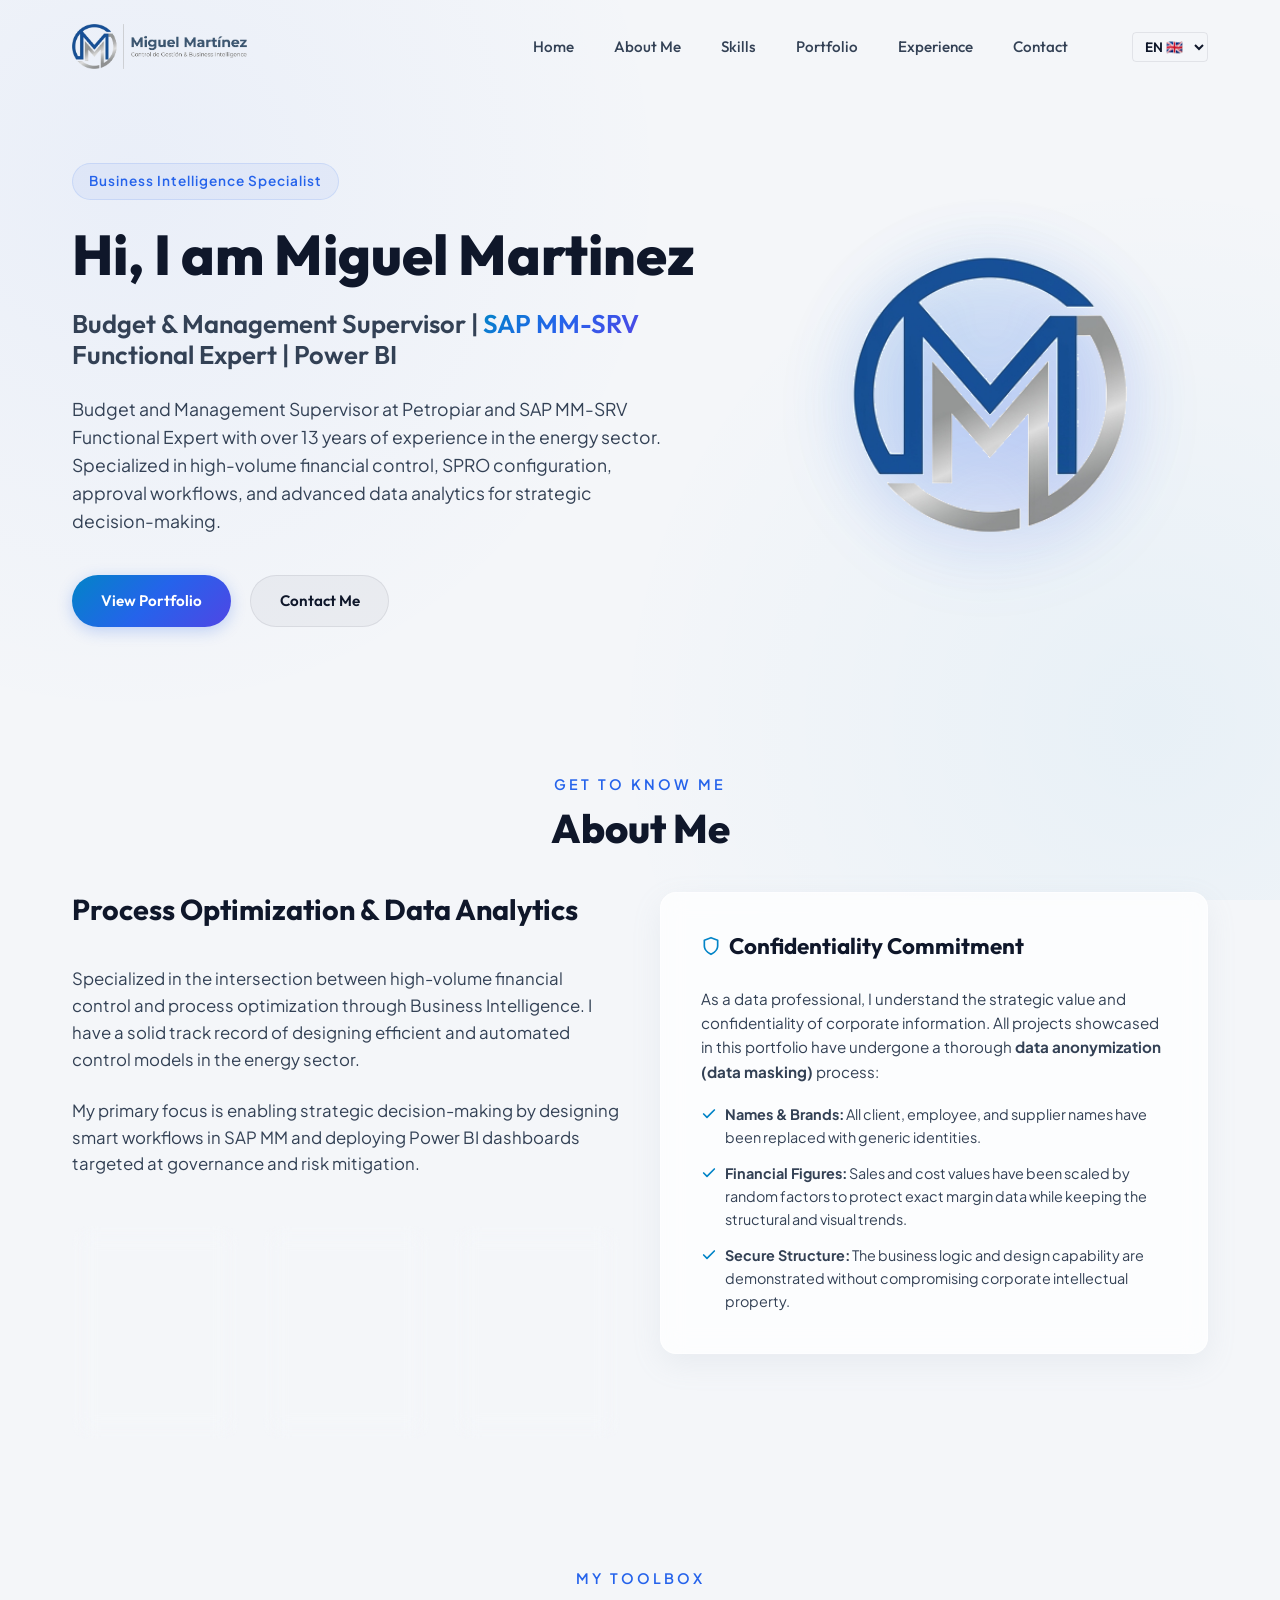
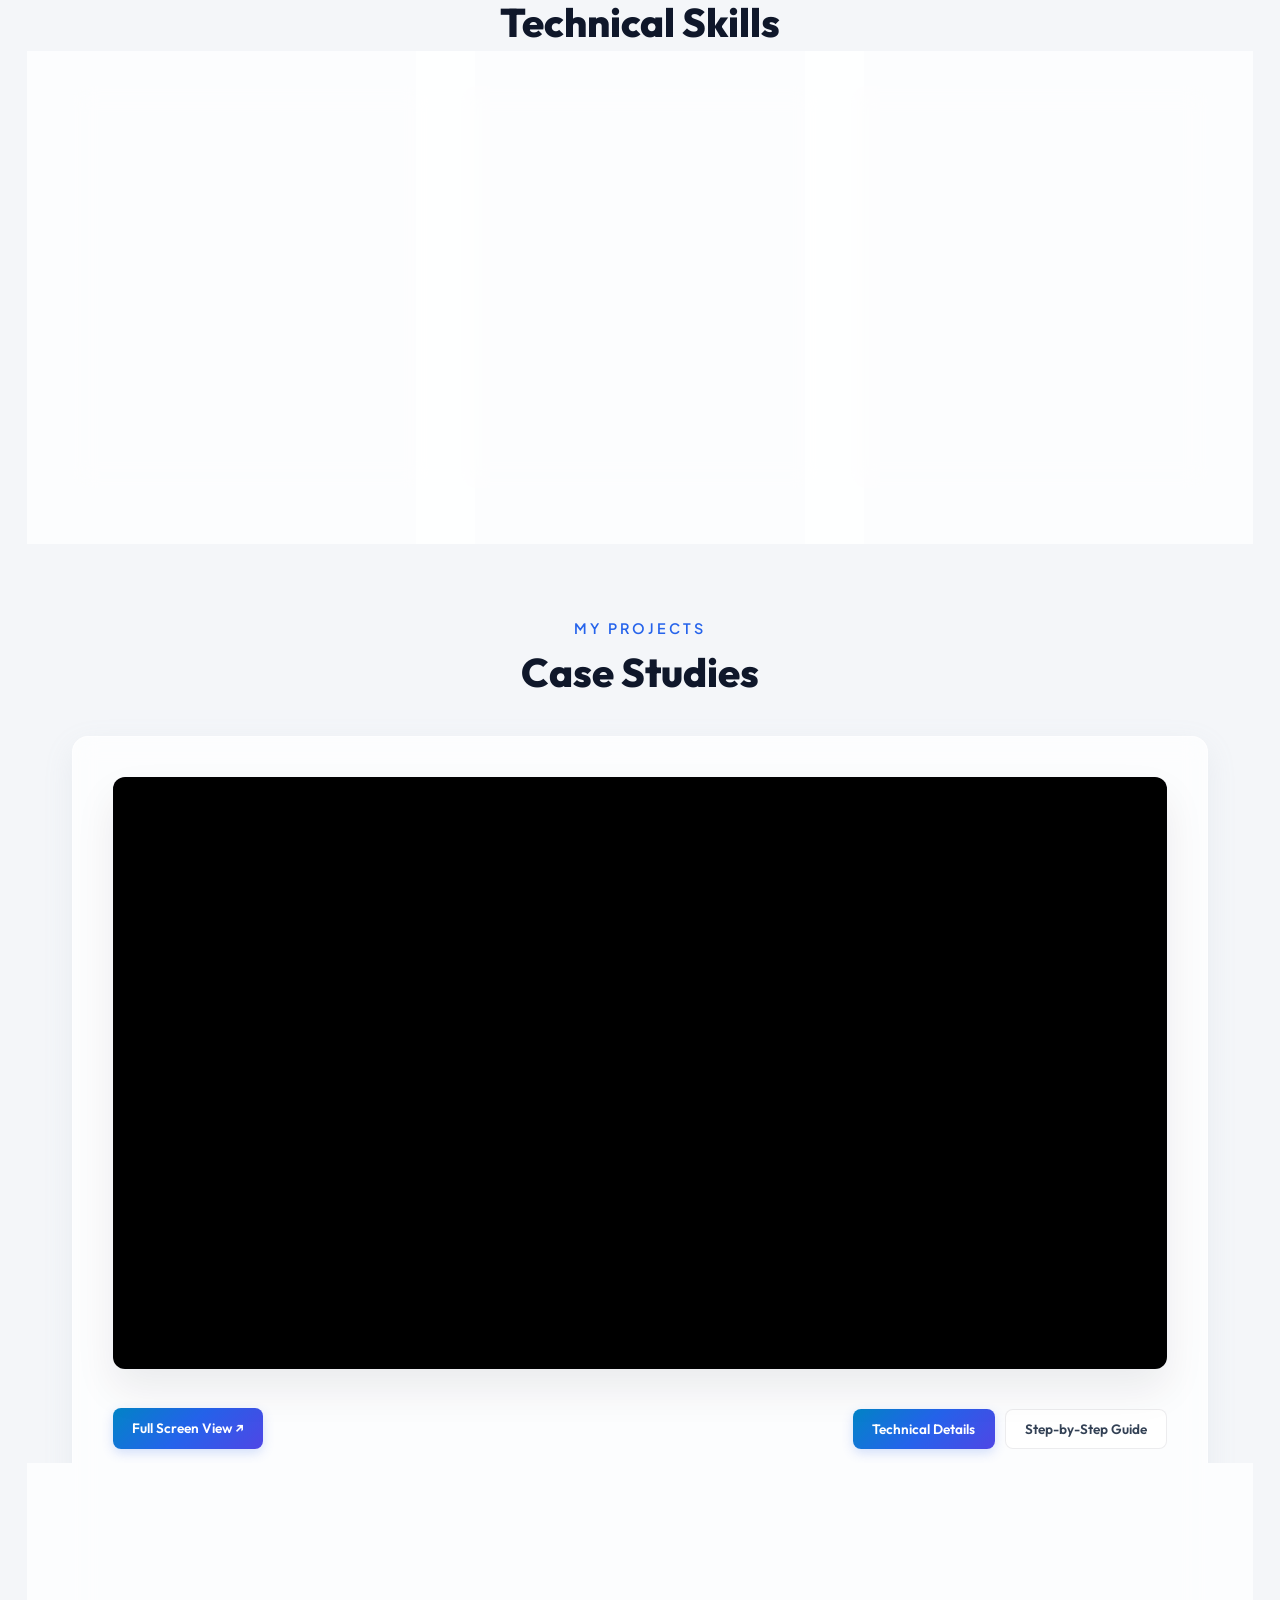
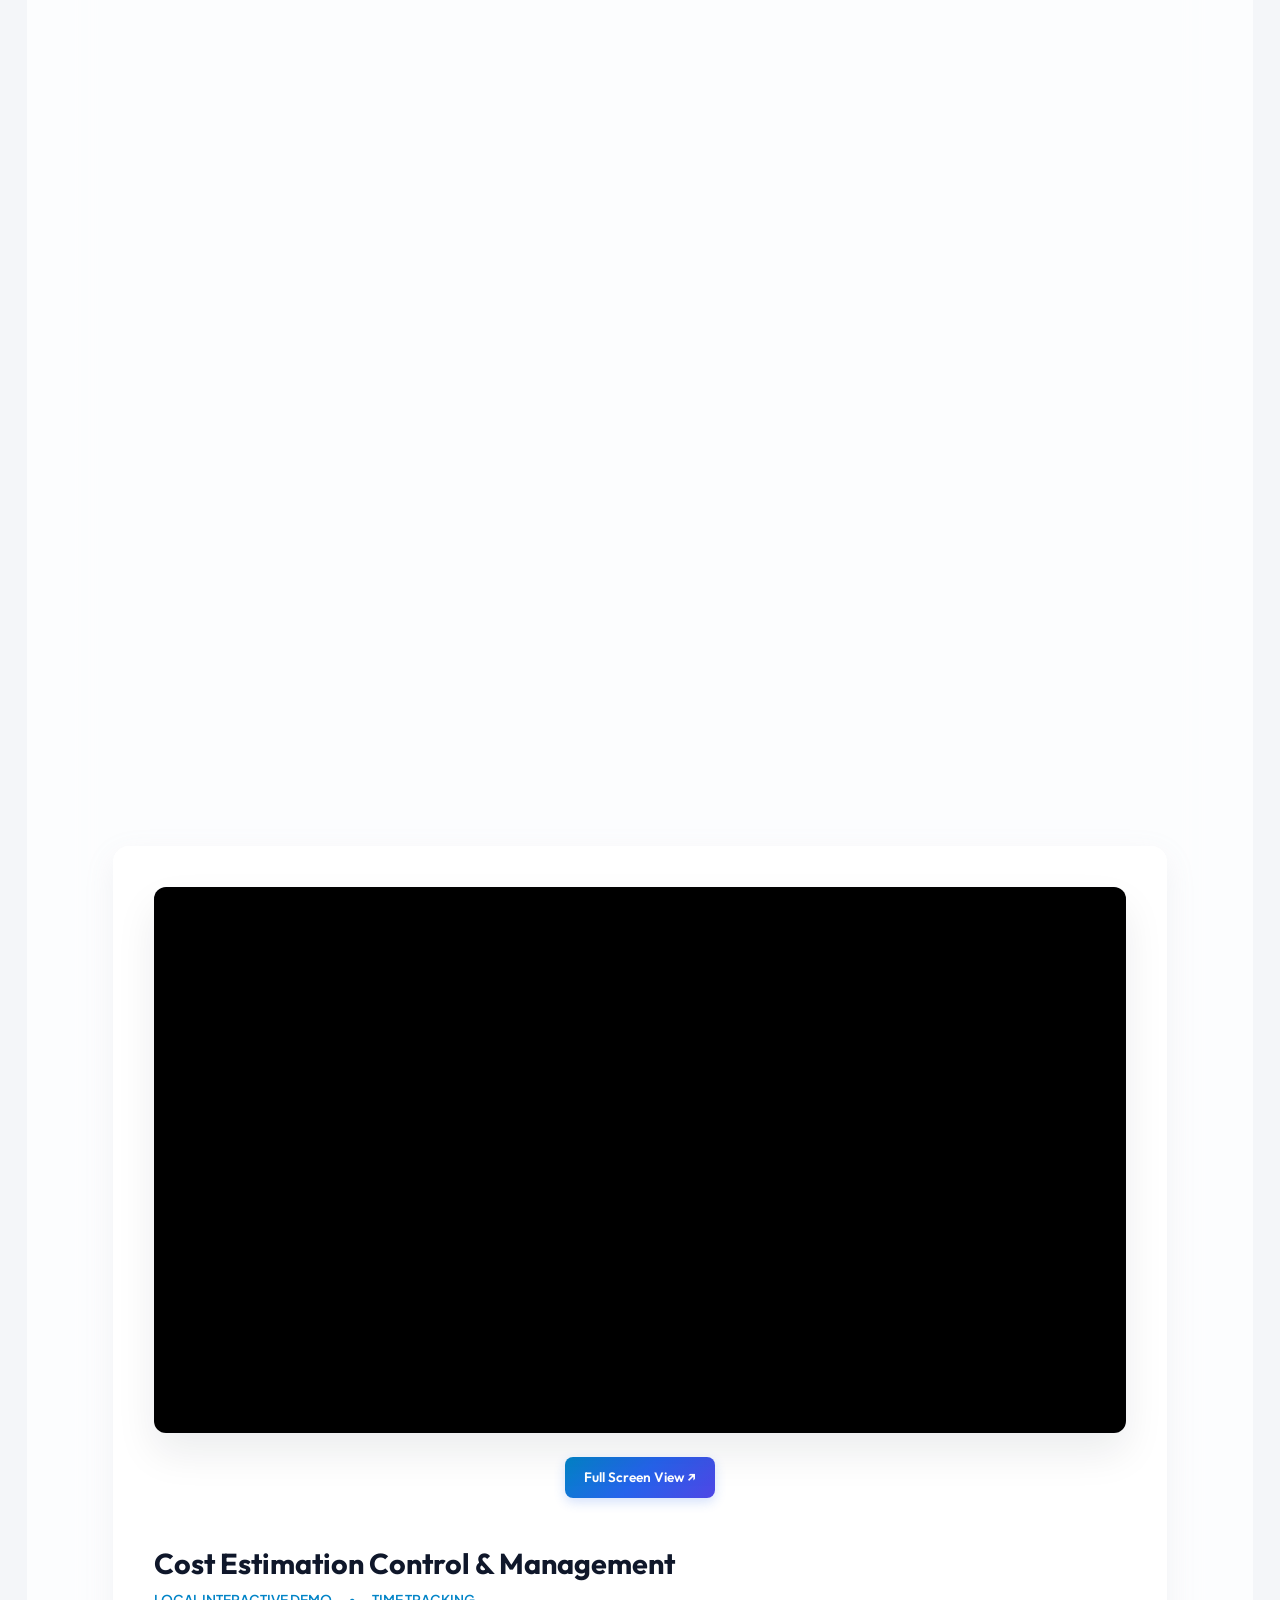
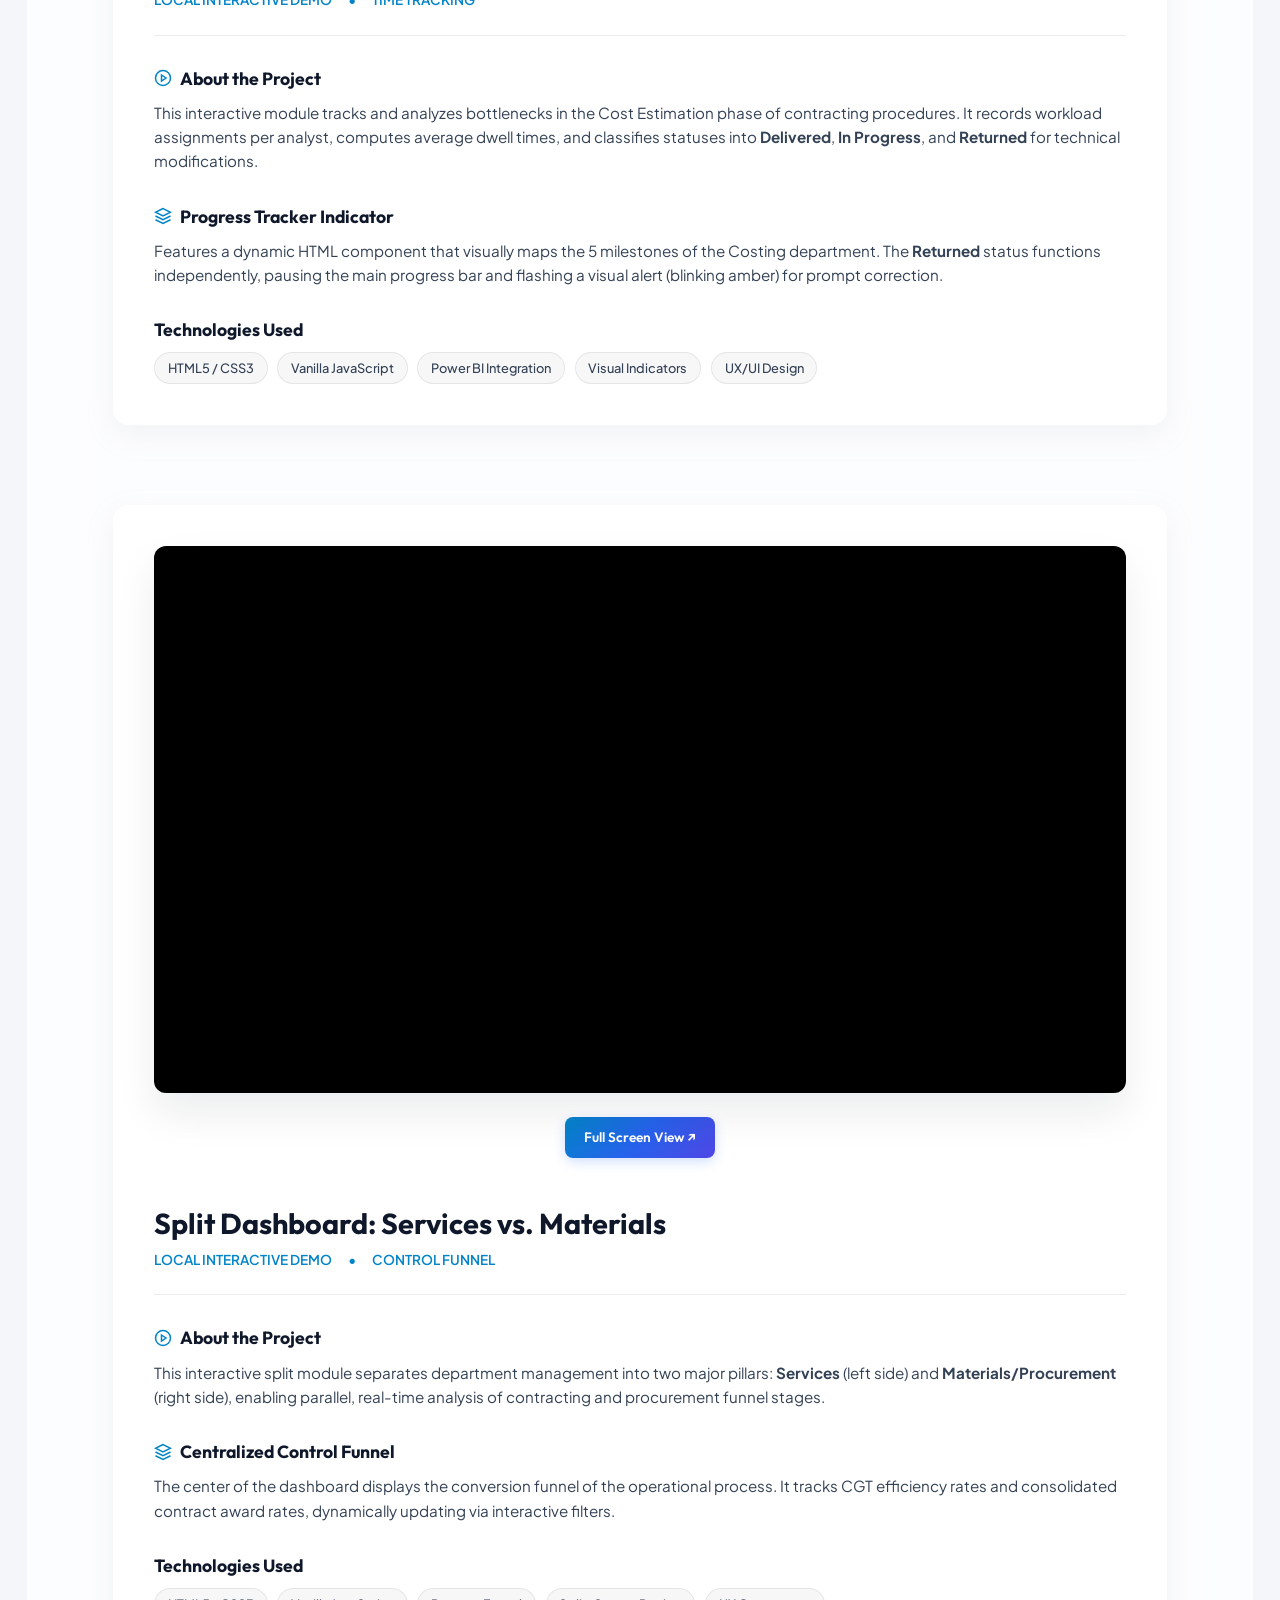
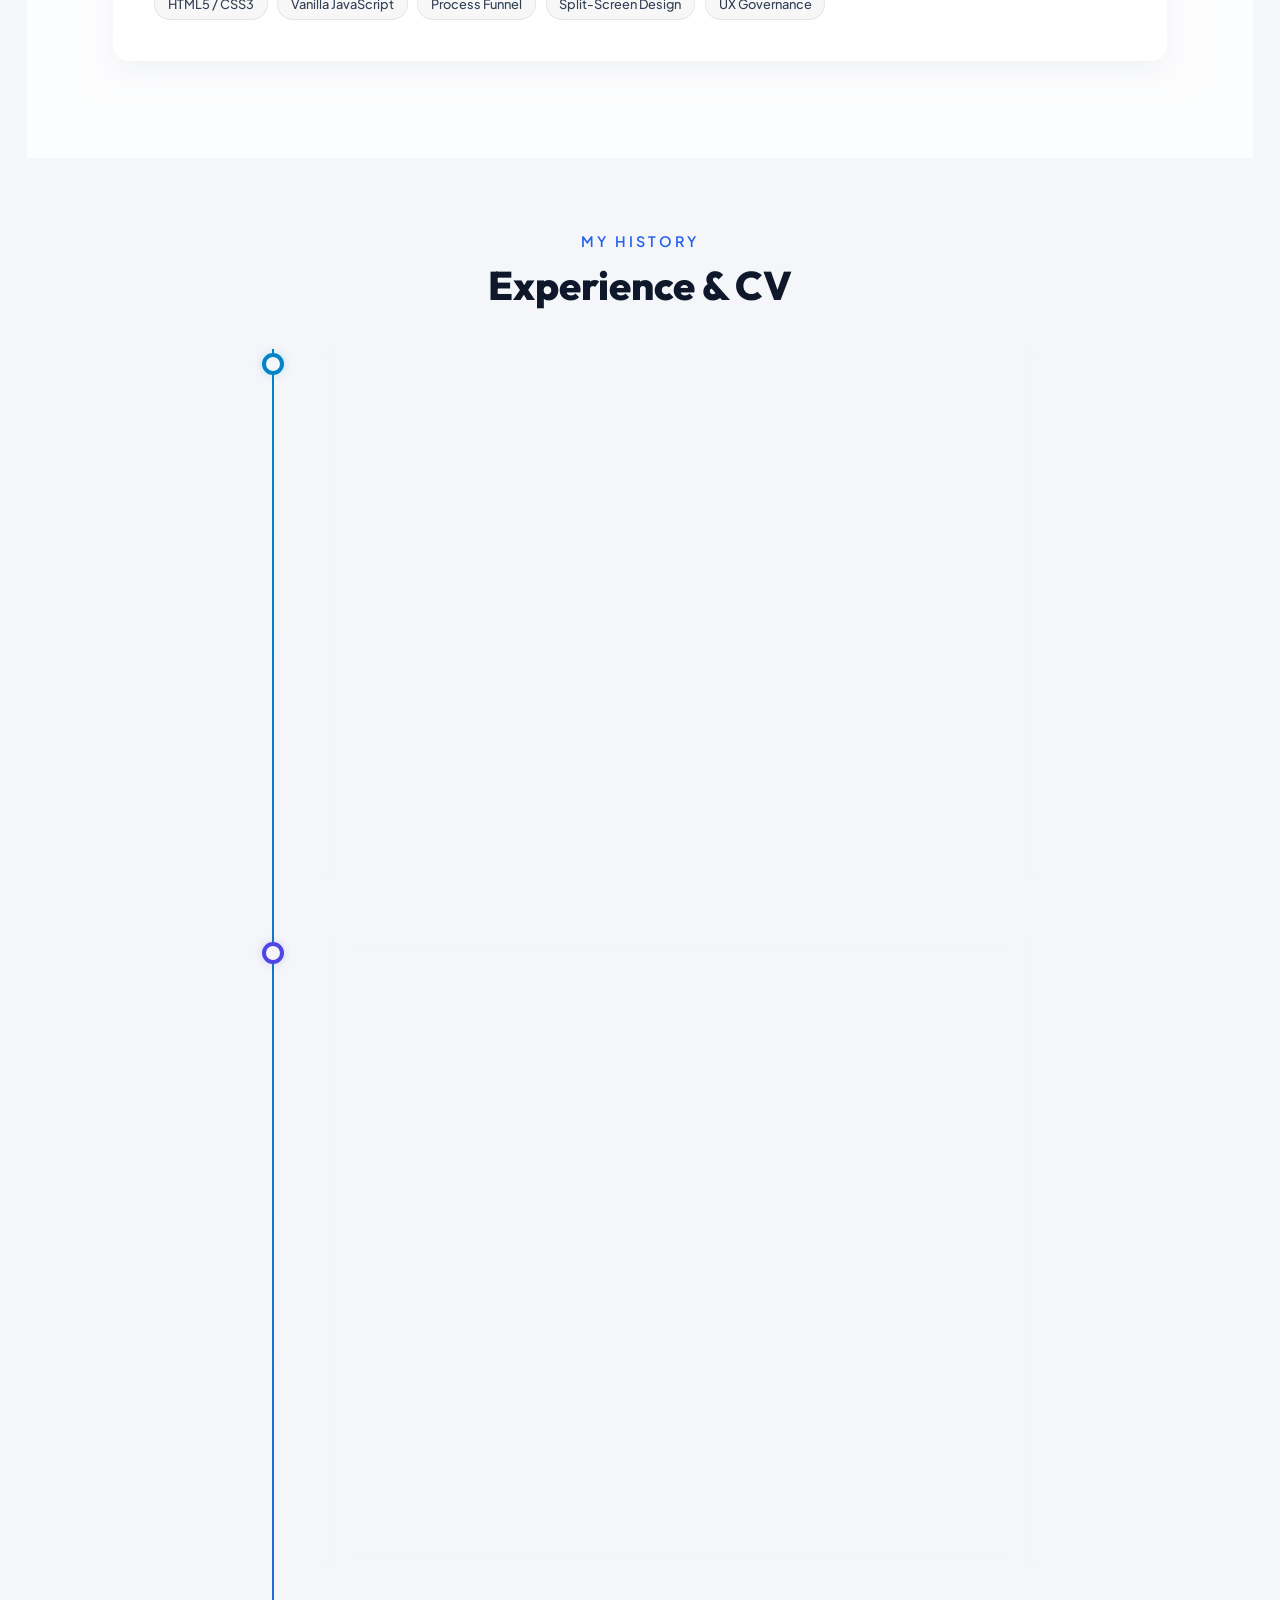
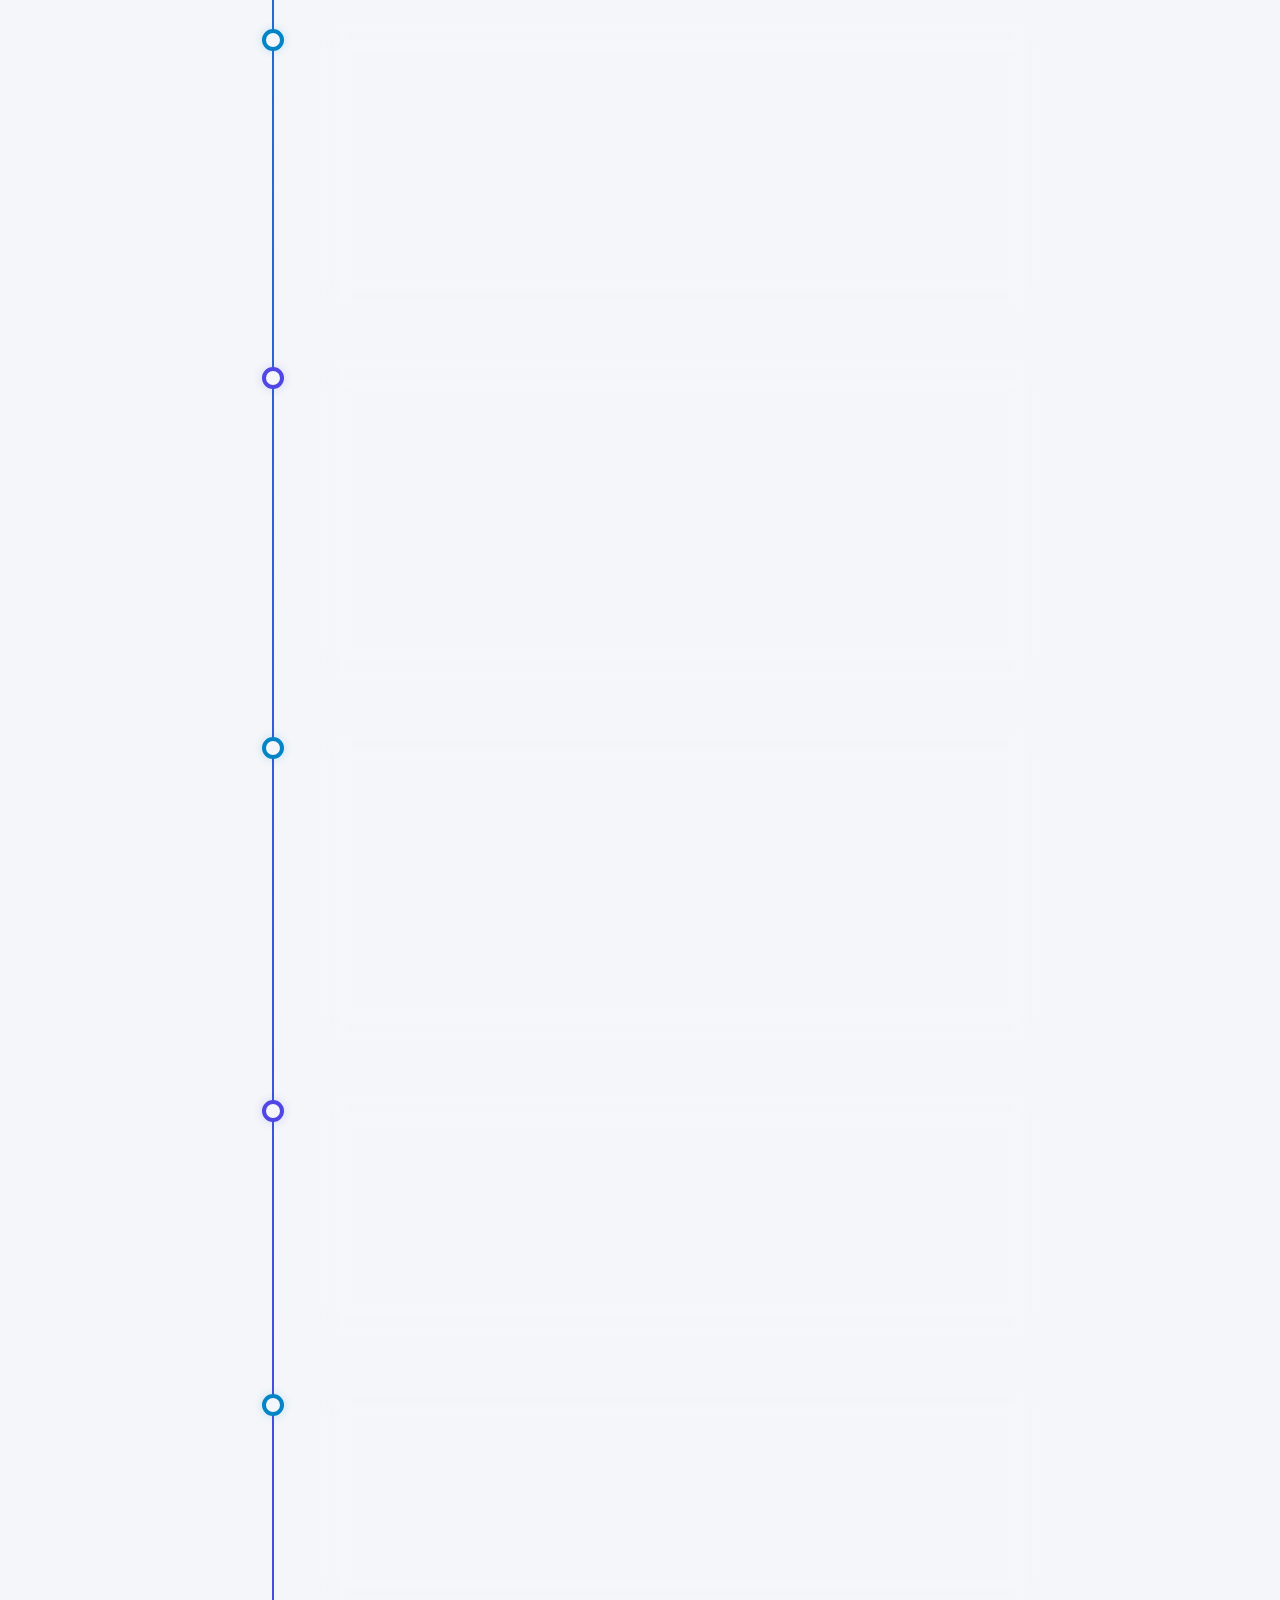
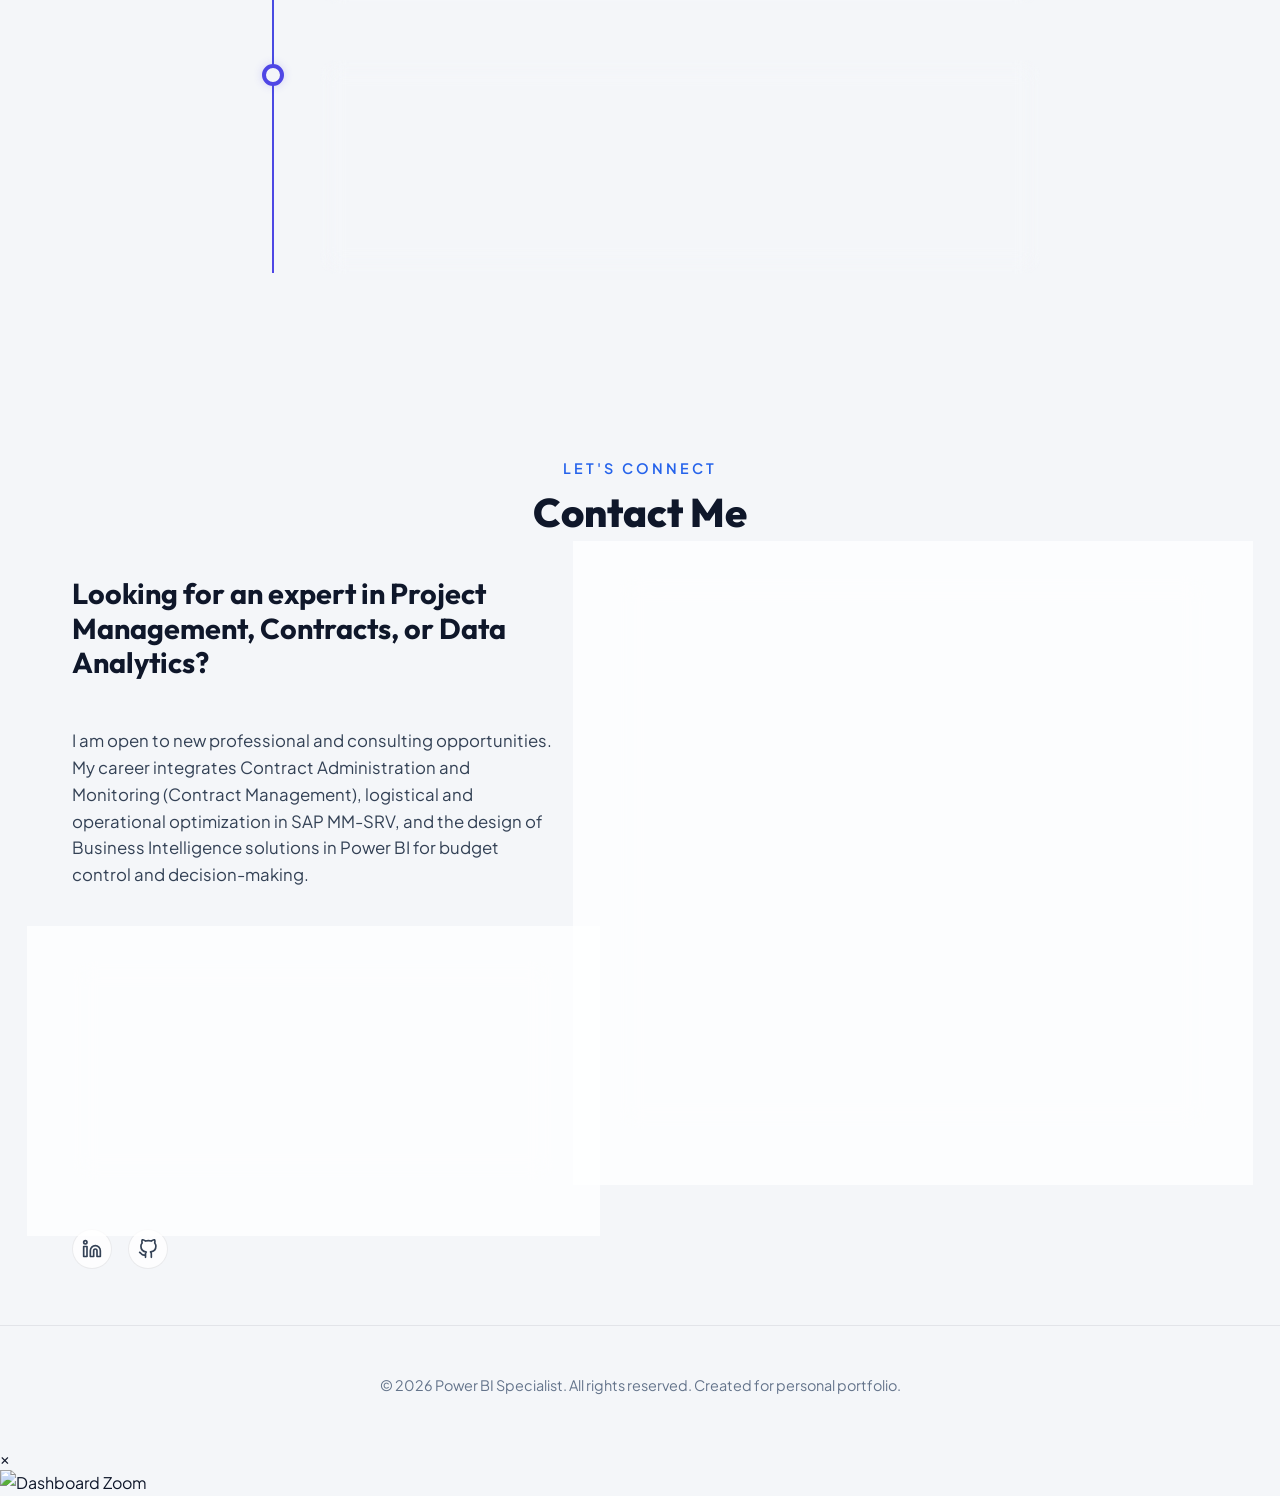
==== commit 5101d2d4: "Add files via upload" ====
--- a/index_en.html
+++ b/index_en.html
@@ -311,21 +311,16 @@
                     <!-- Left: Interactive Dashboard -->
                     <div class="showcase-visuals">
                         <div class="showcase-screen-container"
-                            style="position: relative; aspect-ratio: 16/9; overflow: hidden; border-radius: 12px; background: #e2e8f0; border: 1px solid var(--border-color); cursor: zoom-in;">
-                            <!-- Main Image display -->
-                            <img id="showcase-img" src="assets/dashboard_executive.jpg" alt="Dashboard View" style="width: 100%; height: 100%; object-fit: contain; transition: opacity 0.3s ease;">
-                            <div class="zoom-indicator" style="position: absolute; bottom: 10px; right: 10px; background: rgba(15,23,42,0.8); color: #fff; padding: 5px 10px; border-radius: 20px; font-size: 0.75rem; display: flex; align-items: center; gap: 5px; pointer-events: none;">
-                                <svg width="12" height="12" viewBox="0 0 24 24" fill="none" stroke="currentColor" stroke-width="2" stroke-linecap="round" stroke-linejoin="round"><circle cx="11" cy="11" r="8"></circle><line x1="21" y1="21" x2="16.65" y2="16.65"></line><line x1="11" y1="8" x2="11" y2="14"></line><line x1="8" y1="11" x2="14" y2="11"></line></svg>
-                                Click to zoom
-                            </div>
-                        </div>
-                        <div class="showcase-images-selector" style="display: flex; gap: 10px; margin-top: 12px; justify-content: center;">
-                            <button class="image-select-btn active" data-src="assets/dashboard_executive.jpg">1. Executive View (Procurement)</button>
-                            <button class="image-select-btn" data-src="assets/dashboard_drilldown.jpg">2. Process Details</button>
-                        </div>
-                        <div class="showcase-nav" style="margin-top: 15px;">
-                            <button class="showcase-tab active" data-target="vista-interactiva">Technical Details</button>
-                            <button class="showcase-tab" data-target="vista-guia">Step-by-Step Guide</button>
+                            style="position: relative; aspect-ratio: 16/9; overflow: hidden; border-radius: 12px; background: #000; border: 1px solid var(--border-color);">
+                            <!-- Interactive Power BI Dashboard iframe -->
+                            <iframe id="powerbi-iframe" title="Services Contracting & Procurement Management" src="https://app.powerbi.com/view?r=eyJrIjoiYzI1N2M0ODYtOWIyMy00YmI2LTliYmItMmQzZmY0ZDBhZWQ0IiwidCI6IjYzMmJjZDI5LTZkOTctNDQyZS04ZjcxLTZlMmY2NThlMWU5OSIsImMiOjR9" frameborder="0" allowFullScreen="true" style="position: absolute; top: 0; left: 0; width: 100%; height: 100%; border: none; display: block;"></iframe>
+                        </div>
+                        <div class="showcase-nav" style="margin-top: 15px; display: flex; justify-content: space-between; align-items: center; gap: 10px;">
+                            <a href="https://app.powerbi.com/view?r=eyJrIjoiYzI1N2M0ODYtOWIyMy00YmI2LTliYmItMmQzZmY0ZDBhZWQ0IiwidCI6IjYzMmJjZDI5LTZkOTctNDQyZS04ZjcxLTZlMmY2NThlMWU5OSIsImMiOjR9" target="_blank" class="showcase-tab active" style="text-decoration: none; text-align: center; display: inline-block;">Full Screen View ↗</a>
+                            <div style="display: flex; gap: 10px;">
+                                <button class="showcase-tab active" data-target="vista-interactiva">Technical Details</button>
+                                <button class="showcase-tab" data-target="vista-guia">Step-by-Step Guide</button>
+                            </div>
                         </div>
                     </div>
 
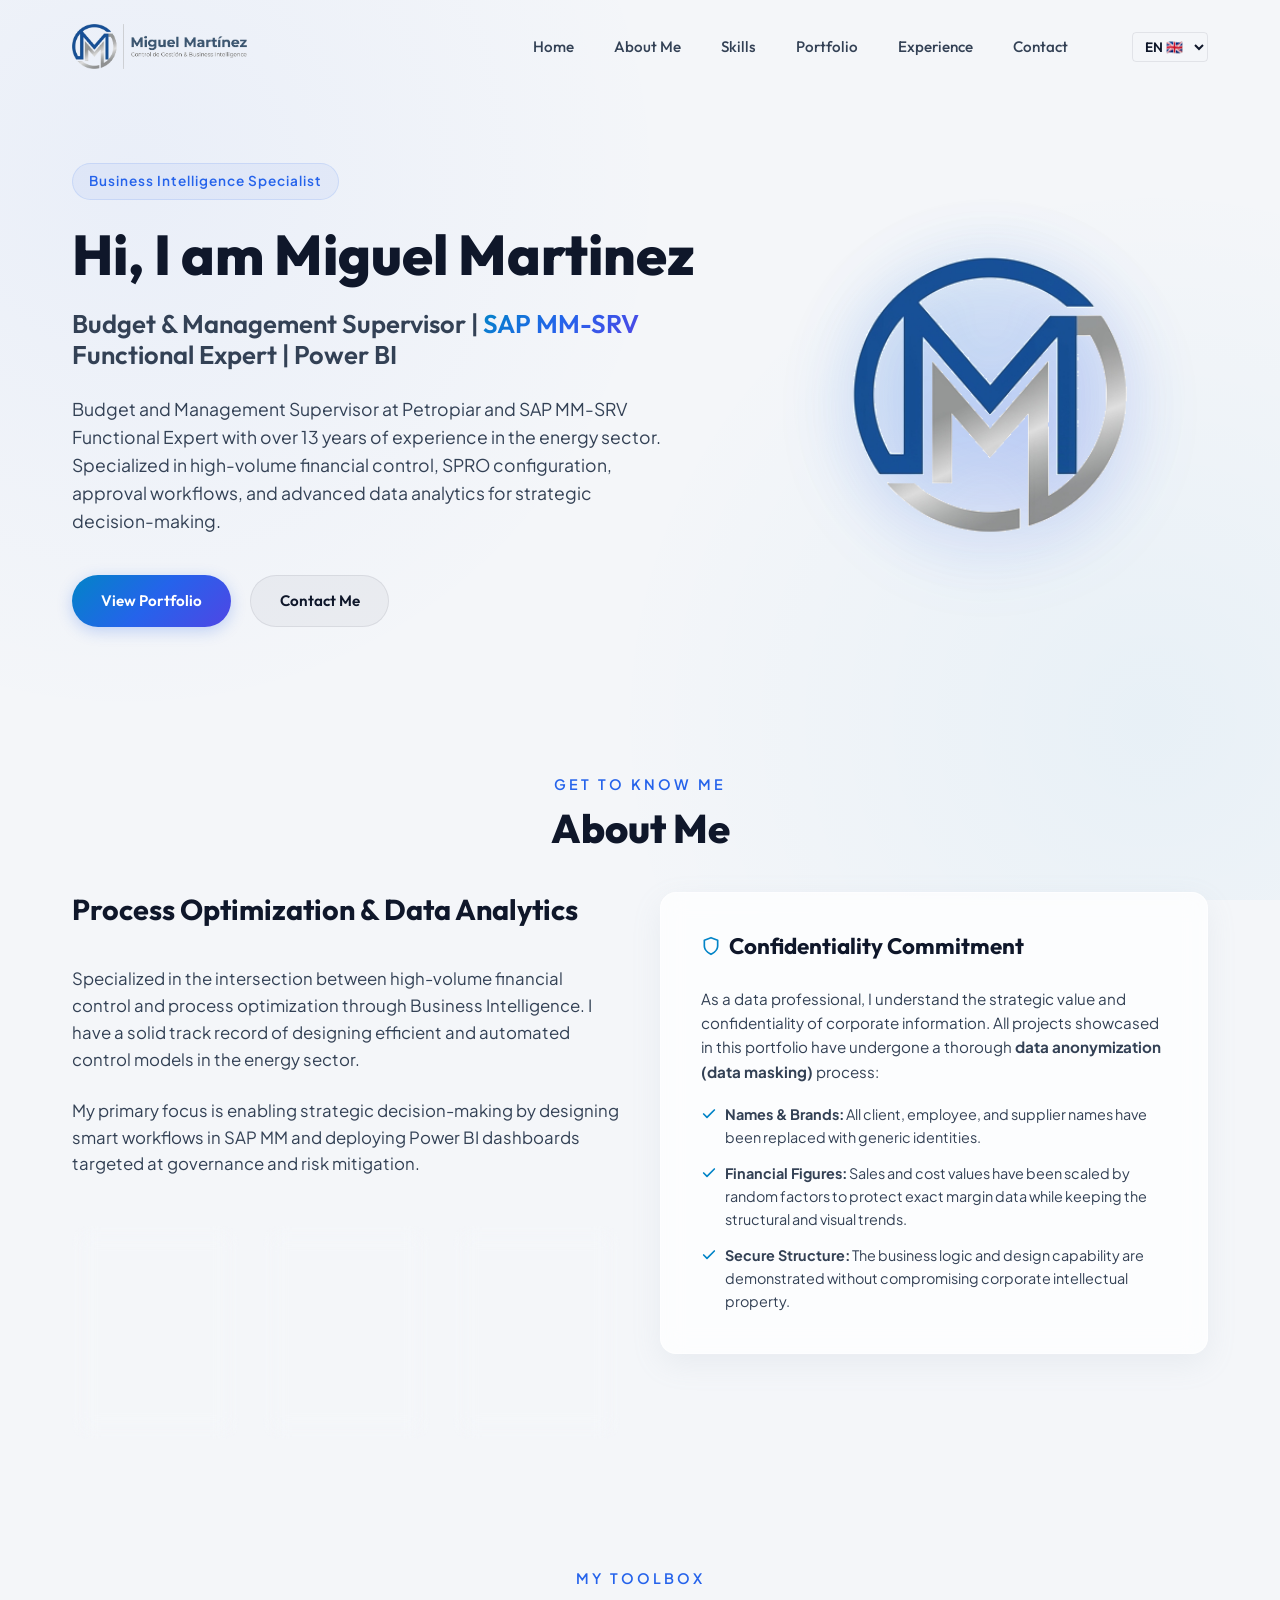
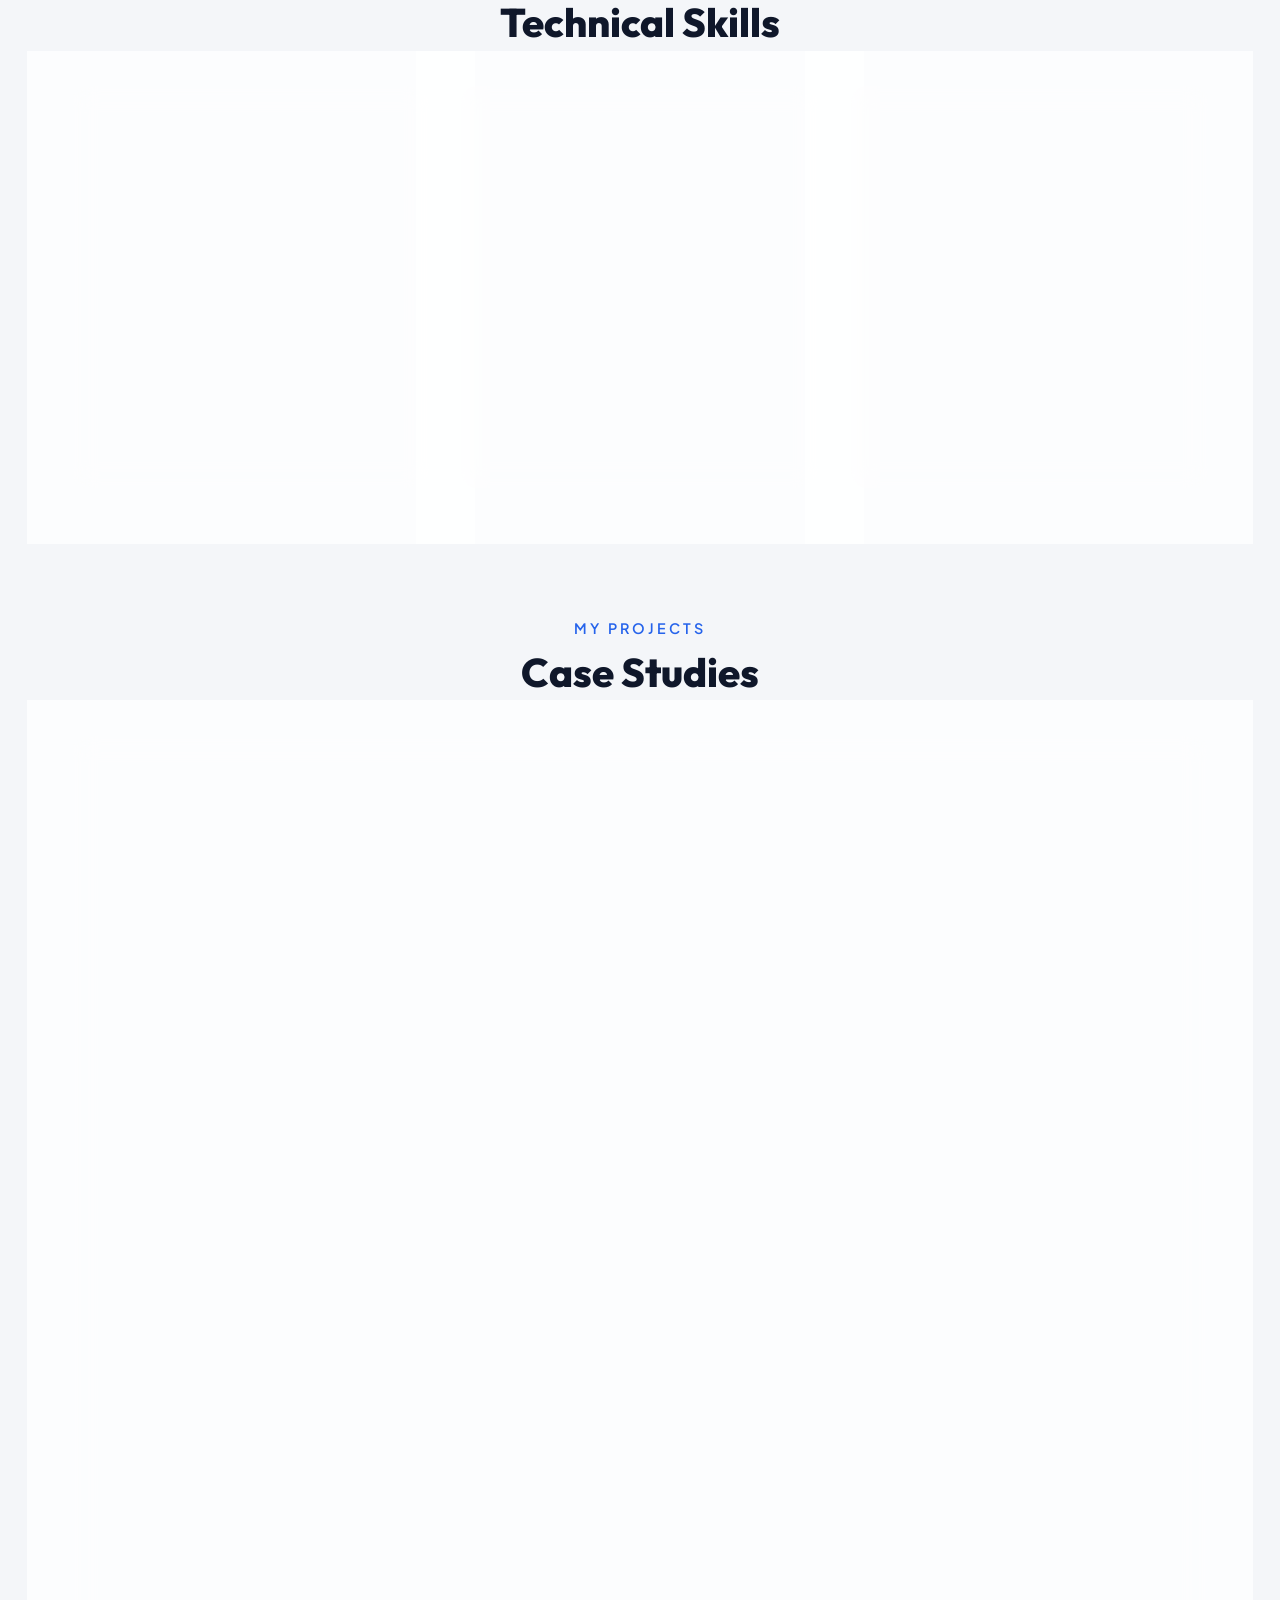
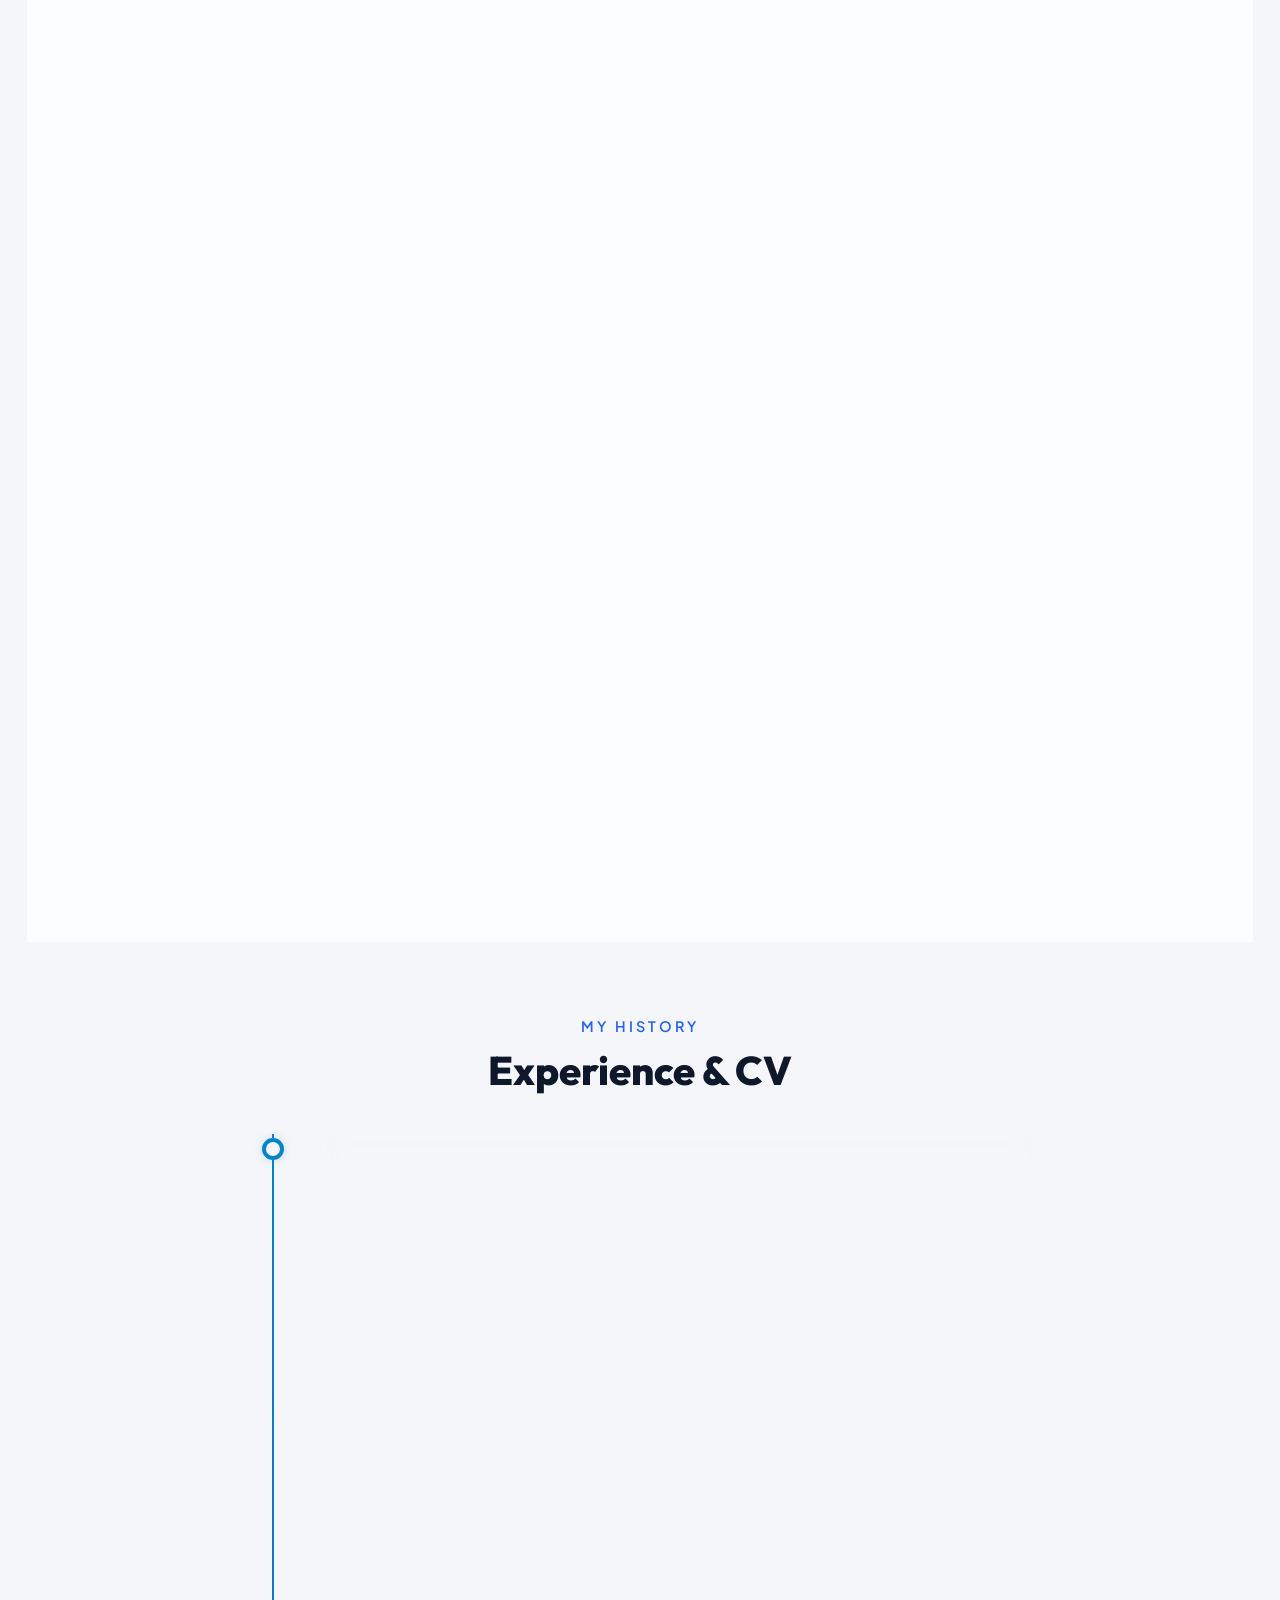
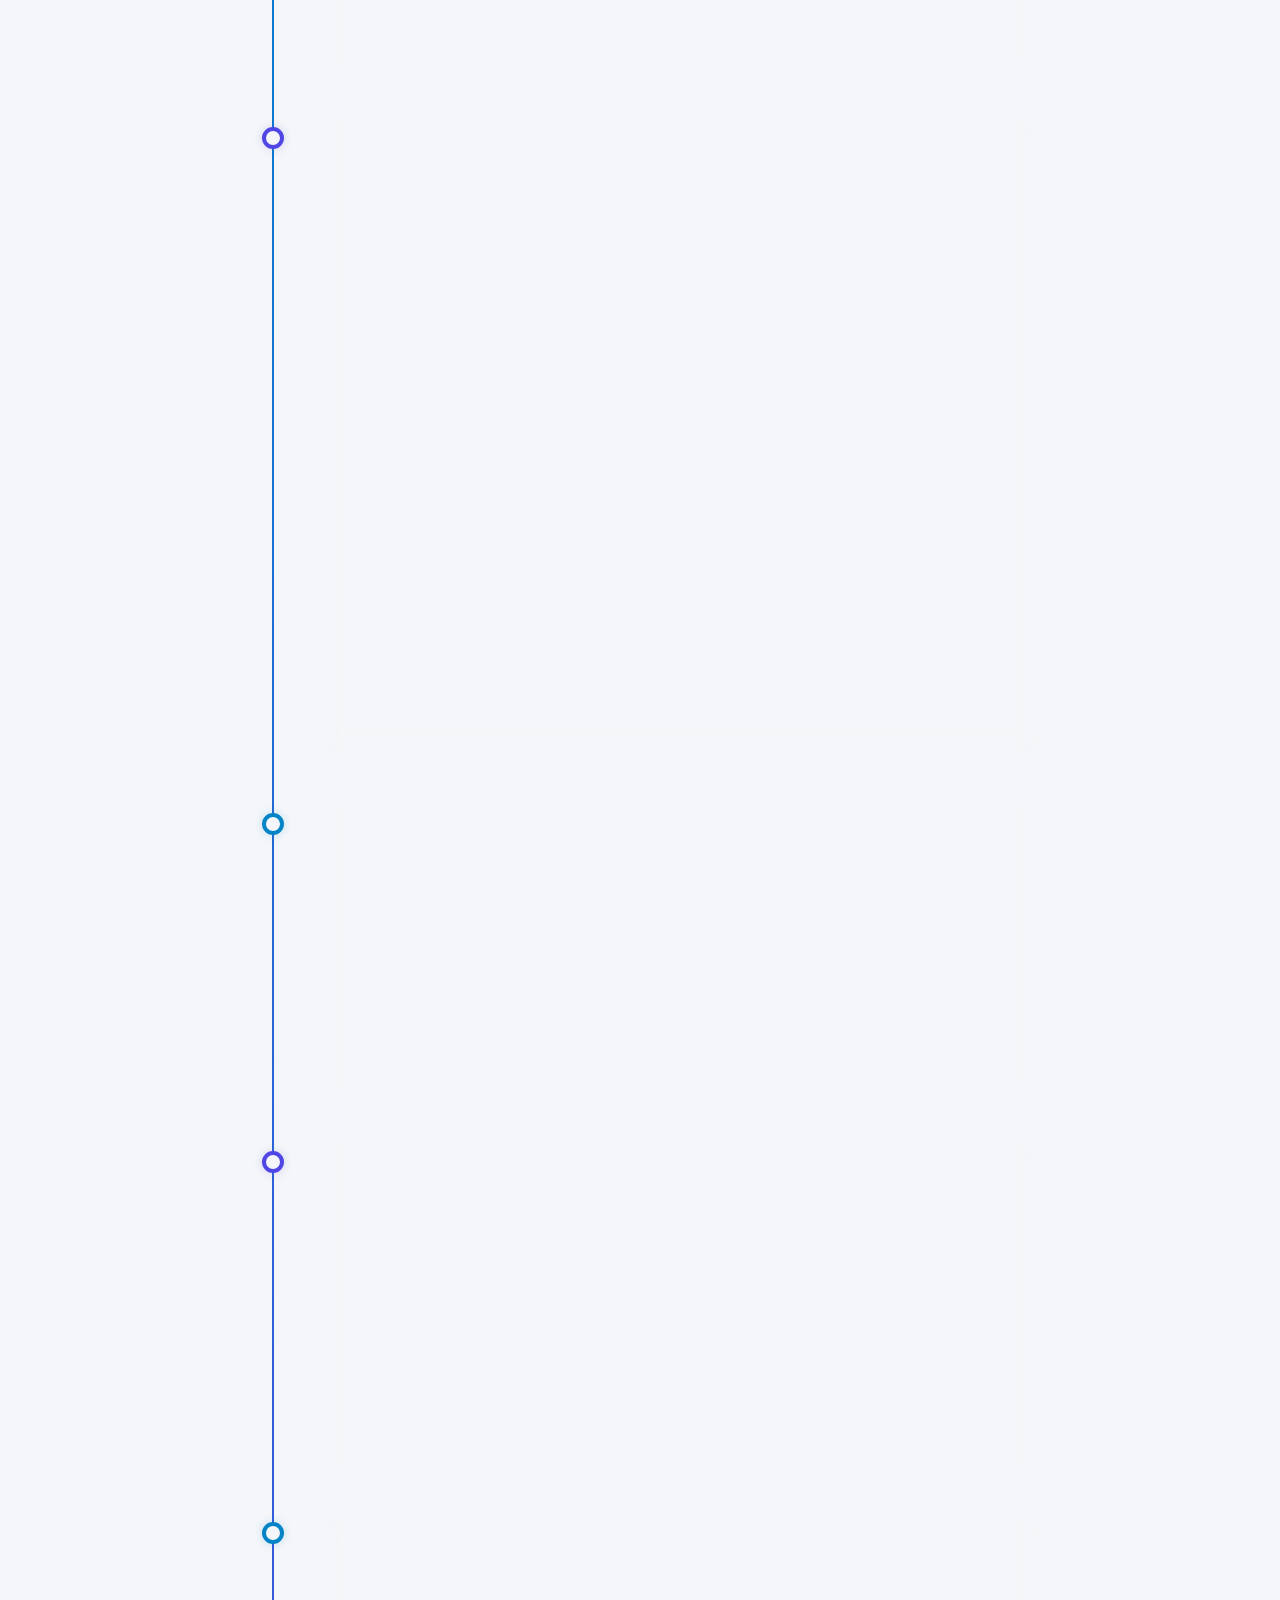
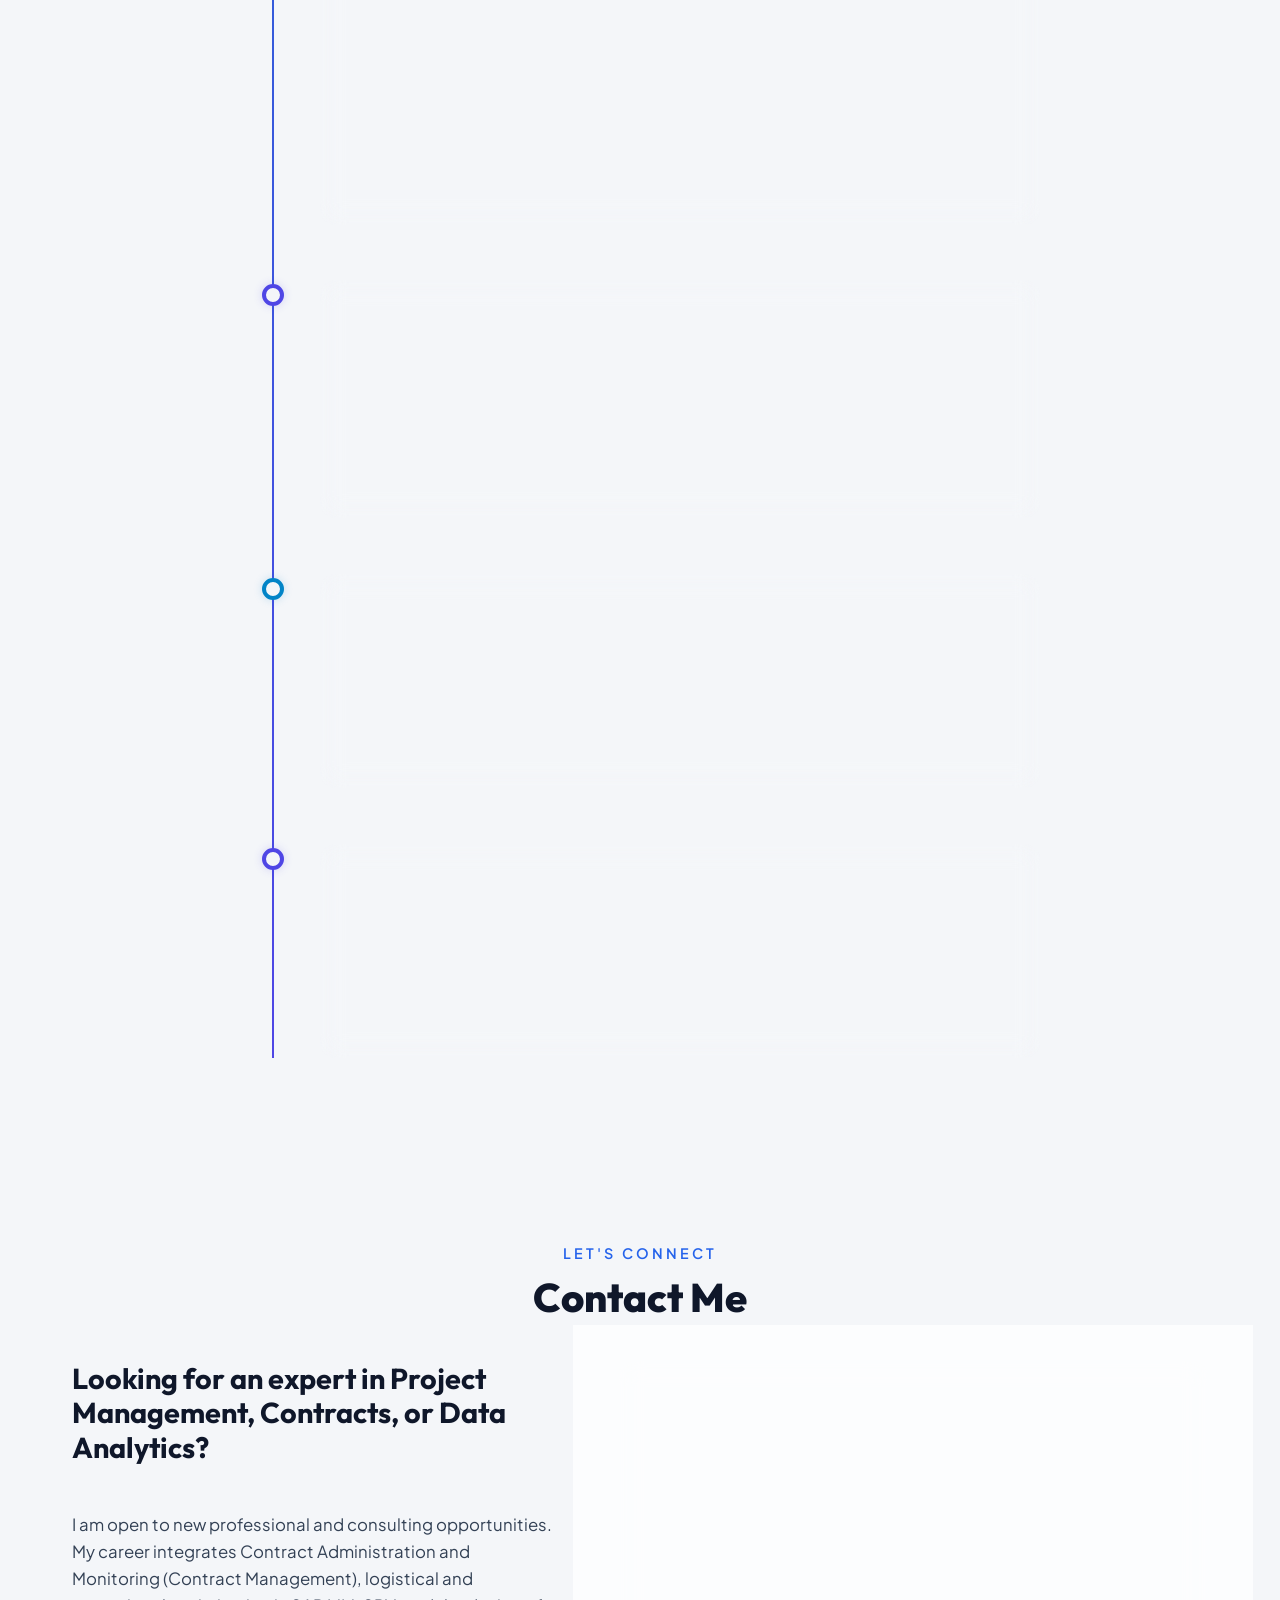
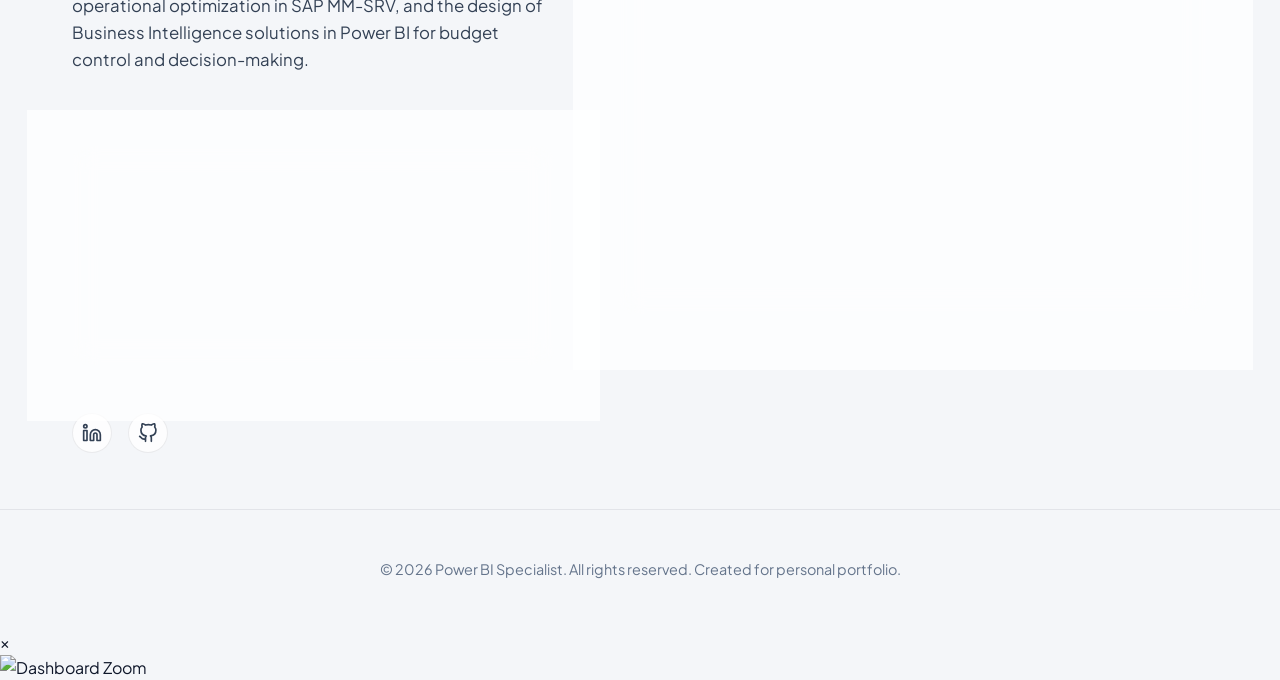
==== commit 1276ee16: "Add files via upload" ====
--- a/index_en.html
+++ b/index_en.html
@@ -494,145 +494,6 @@
                                         </p>
                                     </div>
                                 </div>
-                            </div>
-                        </div>
-                    </div>
-                </            <div class="portfolio-case-study" style="margin-top: 3rem;">
-                <!-- Case Study Card 2: Estimación de Costos -->
-                <div class="glass-card case-study-showcase reveal">
-                    <!-- Left: Interactive Dashboard -->
-                    <div class="showcase-visuals">
-                        <div class="showcase-screen-container"
-                            style="position: relative; aspect-ratio: 16/9; overflow: hidden; border-radius: 12px; background: #000;">
-                            <!-- Interactive Local Dashboard iframe -->
-                            <iframe id="costos-iframe" title="Cost Estimation Dashboard" src="estimacion_costos.html" frameborder="0" style="position: absolute; top: 0; left: 0; width: 100%; height: 100%; border: none; display: block;"></iframe>
-                        </div>
-                        <div class="showcase-nav">
-                            <a href="estimacion_costos.html" target="_blank" class="showcase-tab active" style="text-decoration: none; text-align: center; display: inline-block;">Full Screen View ↗</a>
-                        </div>
-                    </div>
-
-                    <!-- Right: Project Description Details -->
-                    <div class="showcase-details">
-                        <div class="case-study-header">
-                            <h3 class="case-study-title">Cost Estimation Control & Management</h3>
-                            <div class="case-study-meta">
-                                <span>Local Interactive Demo</span>
-                                <span>•</span>
-                                <span>Time Tracking</span>
-                            </div>
-                        </div>
-
-                        <div>
-                            <h4 class="case-study-section-title">
-                                <svg width="18" height="18" viewBox="0 0 24 24" fill="none" stroke="currentColor"
-                                    stroke-width="2">
-                                    <circle cx="12" cy="12" r="10"></circle>
-                                    <polygon points="10 8 16 12 10 16 10 8"></polygon>
-                                </svg>
-                                About the Project
-                            </h4>
-                            <p class="case-study-p">
-                                This interactive module tracks and analyzes bottlenecks in the Cost Estimation phase of contracting procedures. It records workload assignments per analyst, computes average dwell times, and classifies statuses into <strong>Delivered</strong>, <strong>In Progress</strong>, and <strong>Returned</strong> for technical modifications.
-                            </p>
-                        </div>
-
-                        <div>
-                            <h4 class="case-study-section-title">
-                                <svg width="18" height="18" viewBox="0 0 24 24" fill="none" stroke="currentColor"
-                                    stroke-width="2">
-                                    <polygon points="12 2 2 7 12 12 22 7 12 2"></polygon>
-                                    <polyline points="2 17 12 22 22 17"></polyline>
-                                    <polyline points="2 12 12 17 22 12"></polyline>
-                                </svg>
-                                Progress Tracker Indicator
-                            </h4>
-                            <p class="case-study-p">
-                                Features a dynamic HTML component that visually maps the 5 milestones of the Costing department. The <strong>Returned</strong> status functions independently, pausing the main progress bar and flashing a visual alert (blinking amber) for prompt correction.
-                            </p>
-                        </div>
-
-                        <div>
-                            <h4 class="case-study-section-title">Technologies Used</h4>
-                            <div class="tech-badges">
-                                <span class="tech-badge">HTML5 / CSS3</span>
-                                <span class="tech-badge">Vanilla JavaScript</span>
-                                <span class="tech-badge">Power BI Integration</span>
-                                <span class="tech-badge">Visual Indicators</span>
-                                <span class="tech-badge">UX/UI Design</span>
-                            </div>
-                        </div>
-                    </div>
-                </div>
-            </div>
-
-            <div class="portfolio-case-study" style="margin-top: 3rem;">
-                <!-- Case Study Card 3: Servicios vs. Materiales -->
-                <div class="glass-card case-study-showcase reveal">
-                    <!-- Left: Interactive Dashboard -->
-                    <div class="showcase-visuals">
-                        <div class="showcase-screen-container"
-                            style="position: relative; aspect-ratio: 16/9; overflow: hidden; border-radius: 12px; background: #000;">
-                            <!-- Interactive Local Dashboard iframe -->
-                            <iframe id="servicios-mat-iframe" title="Services vs Materials Dashboard" src="servicios_vs_materiales.html" frameborder="0" style="position: absolute; top: 0; left: 0; width: 100%; height: 100%; border: none; display: block;"></iframe>
-                        </div>
-                        <div class="showcase-nav">
-                            <a href="servicios_vs_materiales.html" target="_blank" class="showcase-tab active" style="text-decoration: none; text-align: center; display: inline-block;">Full Screen View ↗</a>
-                        </div>
-                    </div>
-
-                    <!-- Right: Project Description Details -->
-                    <div class="showcase-details">
-                        <div class="case-study-header">
-                            <h3 class="case-study-title">Split Dashboard: Services vs. Materials</h3>
-                            <div class="case-study-meta">
-                                <span>Local Interactive Demo</span>
-                                <span>•</span>
-                                <span>Control Funnel</span>
-                            </div>
-                        </div>
-
-                        <div>
-                            <h4 class="case-study-section-title">
-                                <svg width="18" height="18" viewBox="0 0 24 24" fill="none" stroke="currentColor"
-                                    stroke-width="2">
-                                    <circle cx="12" cy="12" r="10"></circle>
-                                    <polygon points="10 8 16 12 10 16 10 8"></polygon>
-                                </svg>
-                                About the Project
-                            </h4>
-                            <p class="case-study-p">
-                                This interactive split module separates department management into two major pillars: <strong>Services</strong> (left side) and <strong>Materials/Procurement</strong> (right side), enabling parallel, real-time analysis of contracting and procurement funnel stages.
-                            </p>
-                        </div>
-
-                        <div>
-                            <h4 class="case-study-section-title">
-                                <svg width="18" height="18" viewBox="0 0 24 24" fill="none" stroke="currentColor"
-                                    stroke-width="2">
-                                    <polygon points="12 2 2 7 12 12 22 7 12 2"></polygon>
-                                    <polyline points="2 17 12 22 22 17"></polyline>
-                                    <polyline points="2 12 12 17 22 12"></polyline>
-                                </svg>
-                                Centralized Control Funnel
-                            </h4>
-                            <p class="case-study-p">
-                                The center of the dashboard displays the conversion funnel of the operational process. It tracks CGT efficiency rates and consolidated contract award rates, dynamically updating via interactive filters.
-                            </p>
-                        </div>
-
-                        <div>
-                            <h4 class="case-study-section-title">Technologies Used</h4>
-                            <div class="tech-badges">
-                                <span class="tech-badge">HTML5 / CSS3</span>
-                                <span class="tech-badge">Vanilla JavaScript</span>
-                                <span class="tech-badge">Process Funnel</span>
-                                <span class="tech-badge">Split-Screen Design</span>
-                                <span class="tech-badge">UX Governance</span>
-                            </div>
-                        </div>
-                    </div>
-                </div>
             </div>
         </div>
     </section>
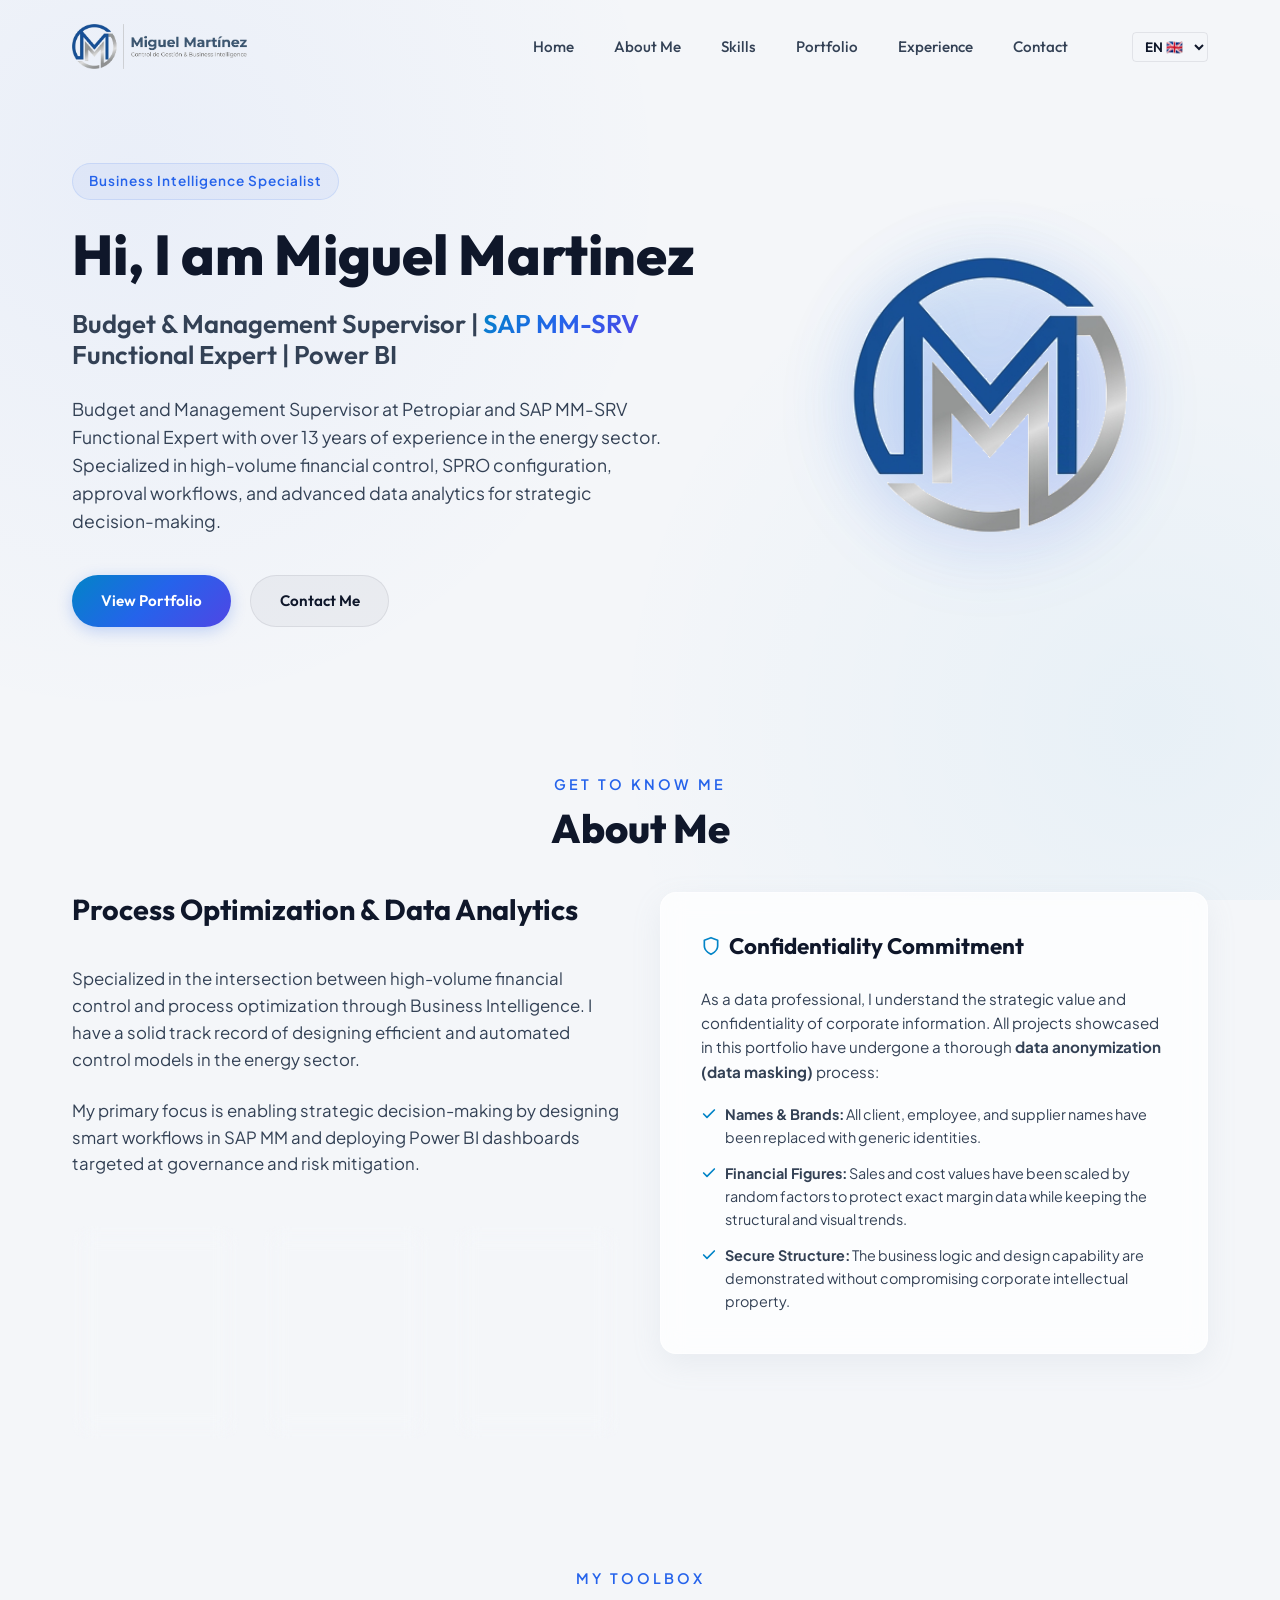
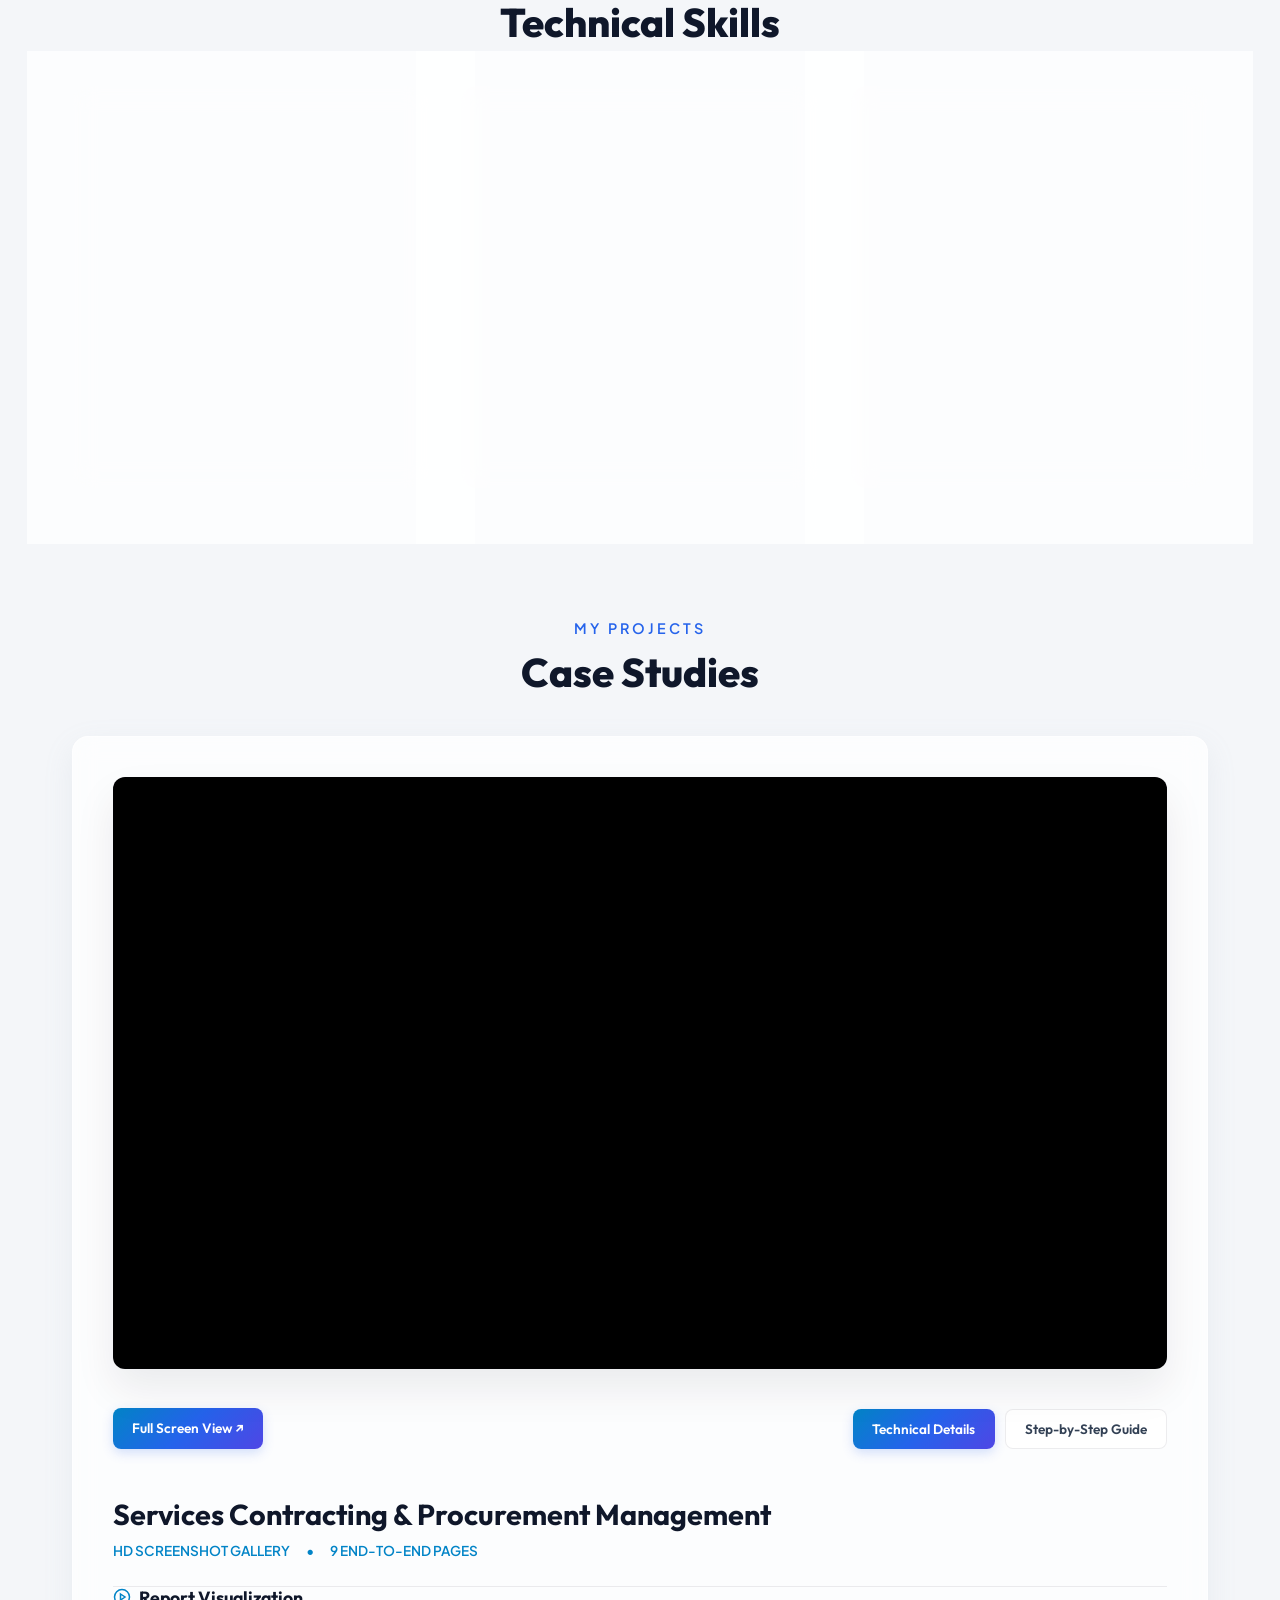
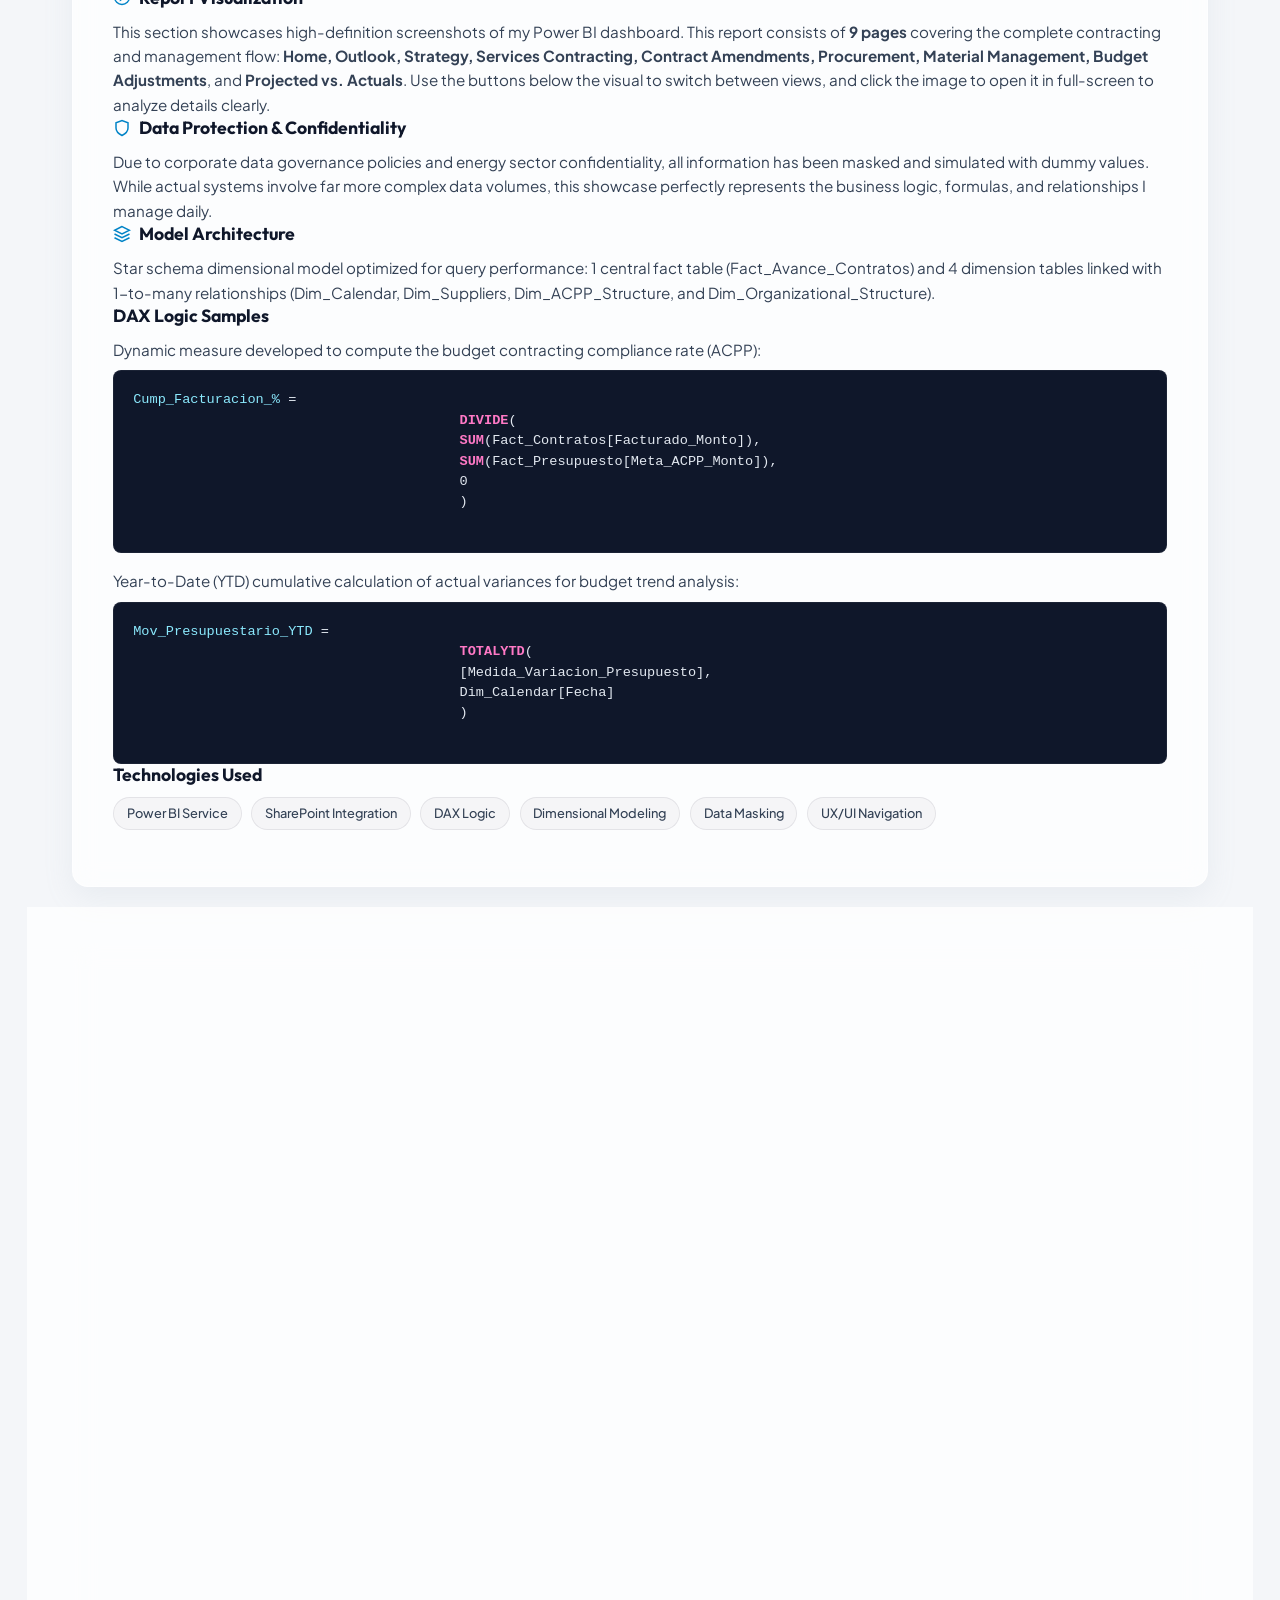
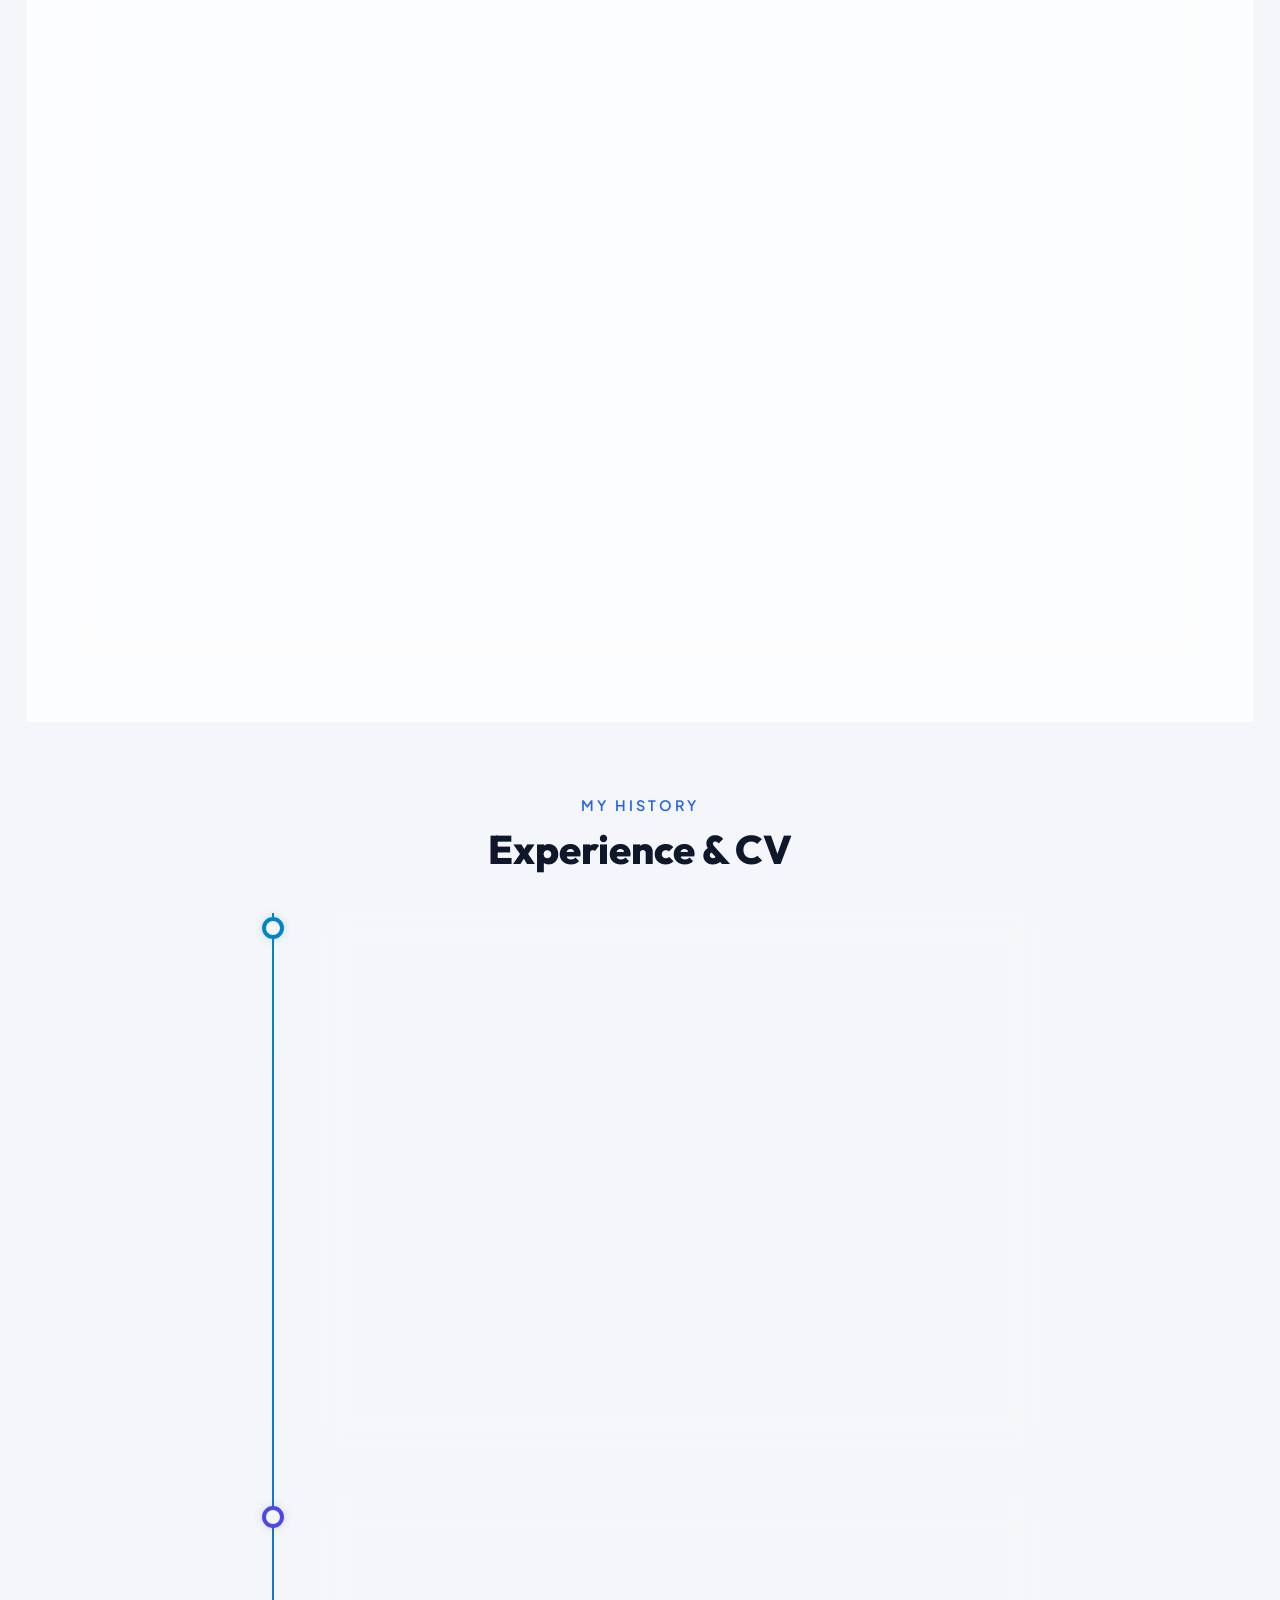
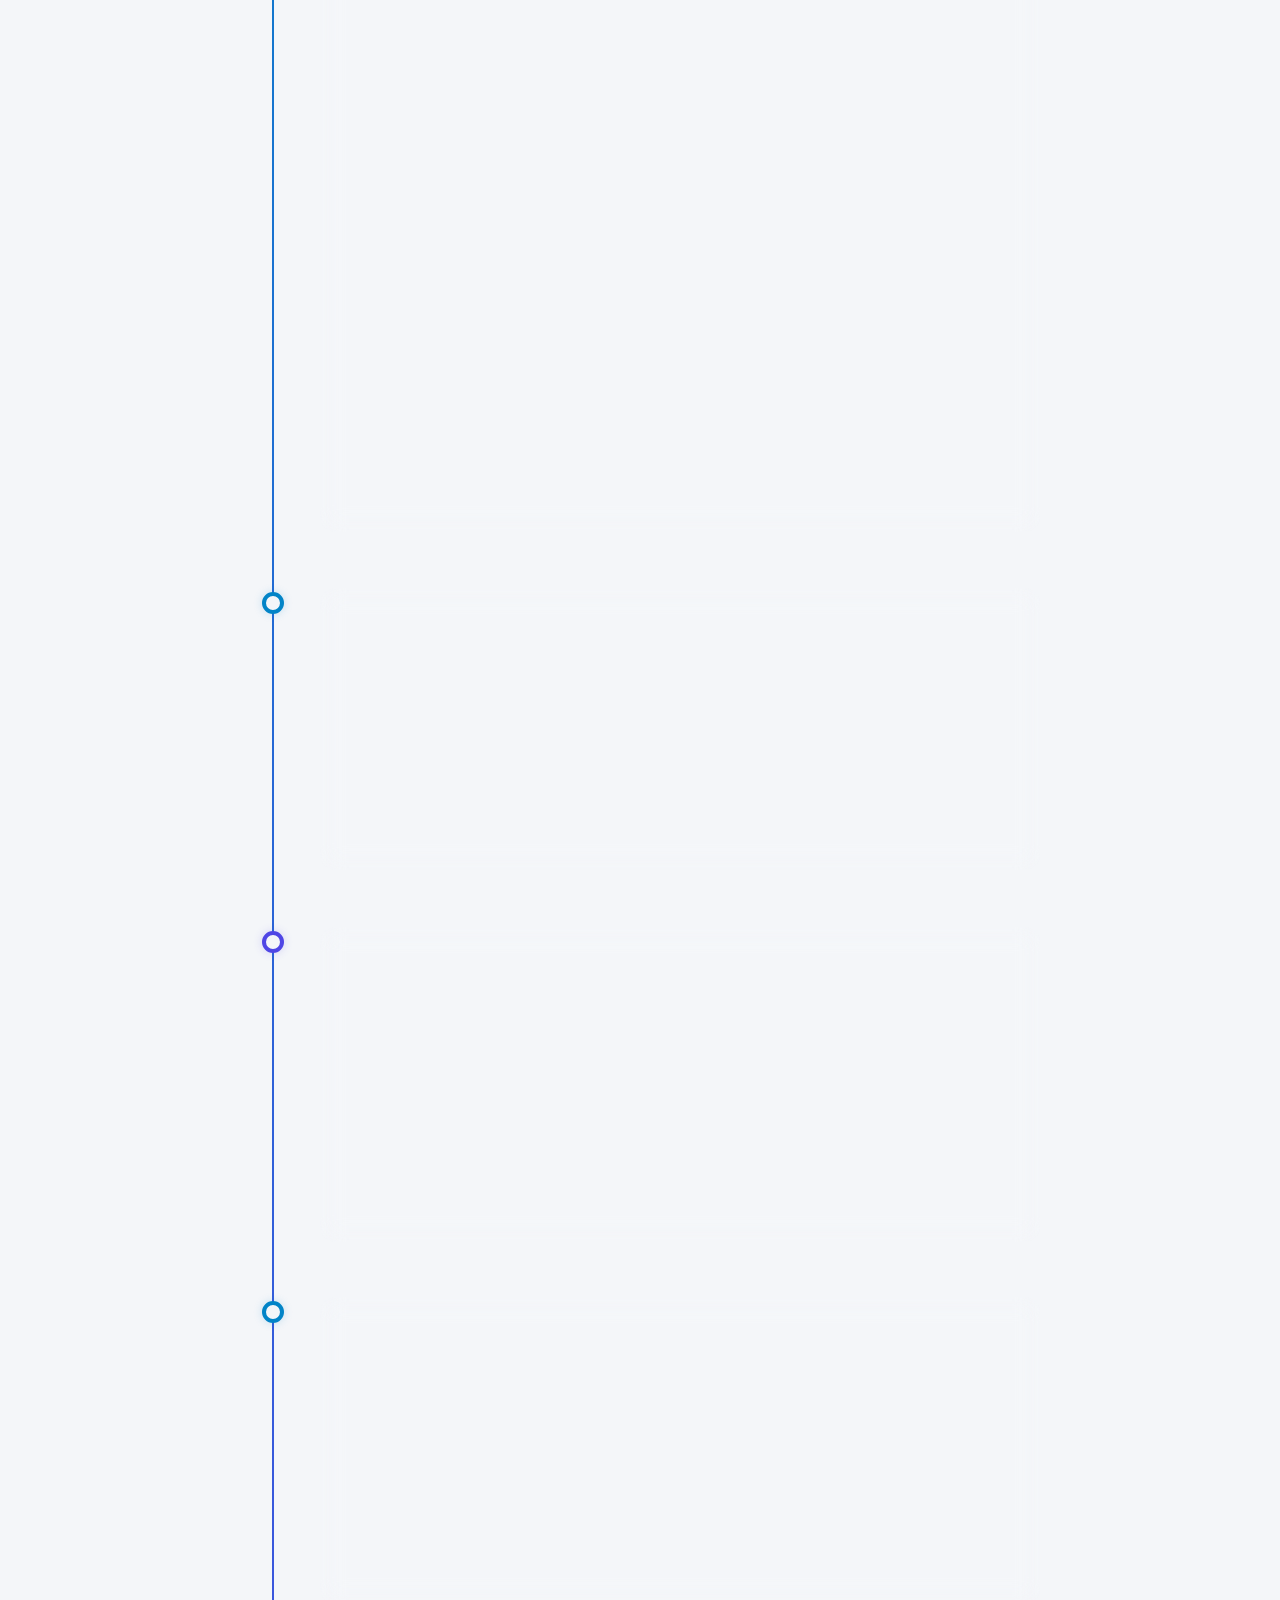
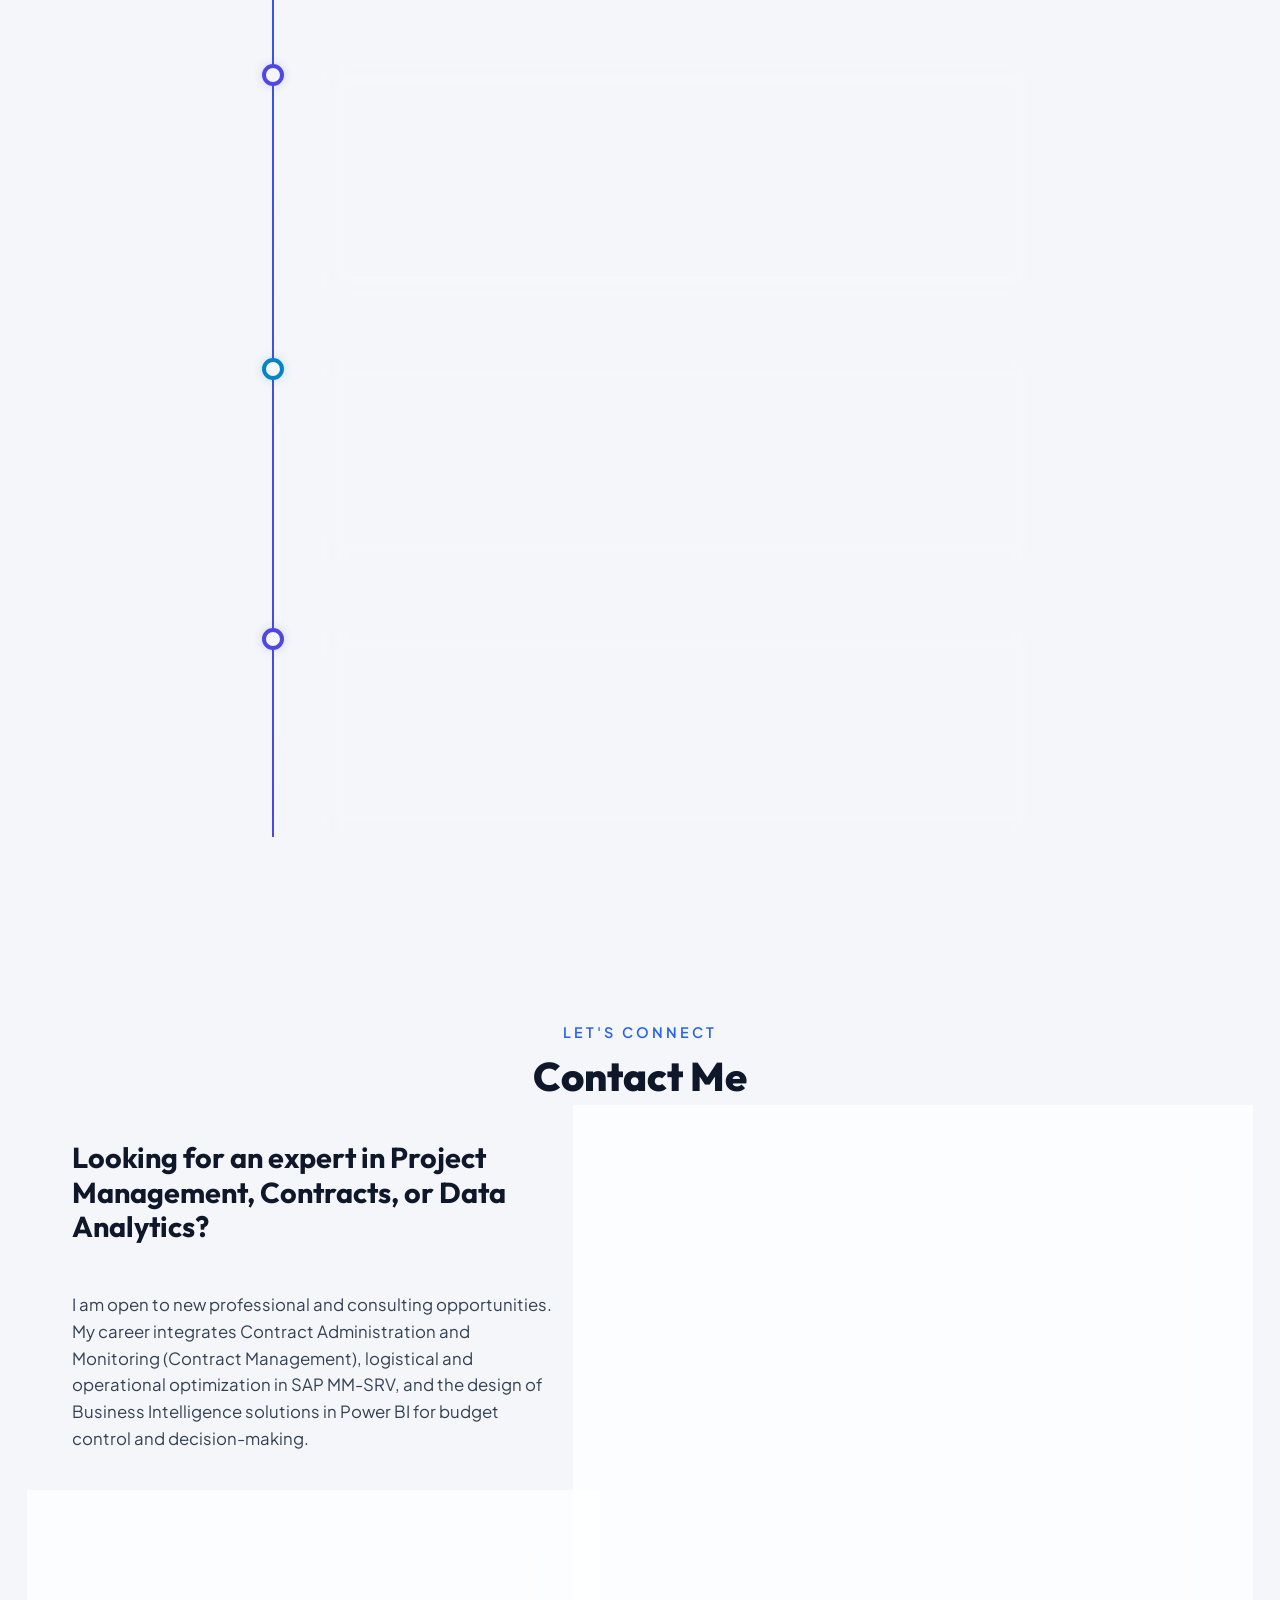
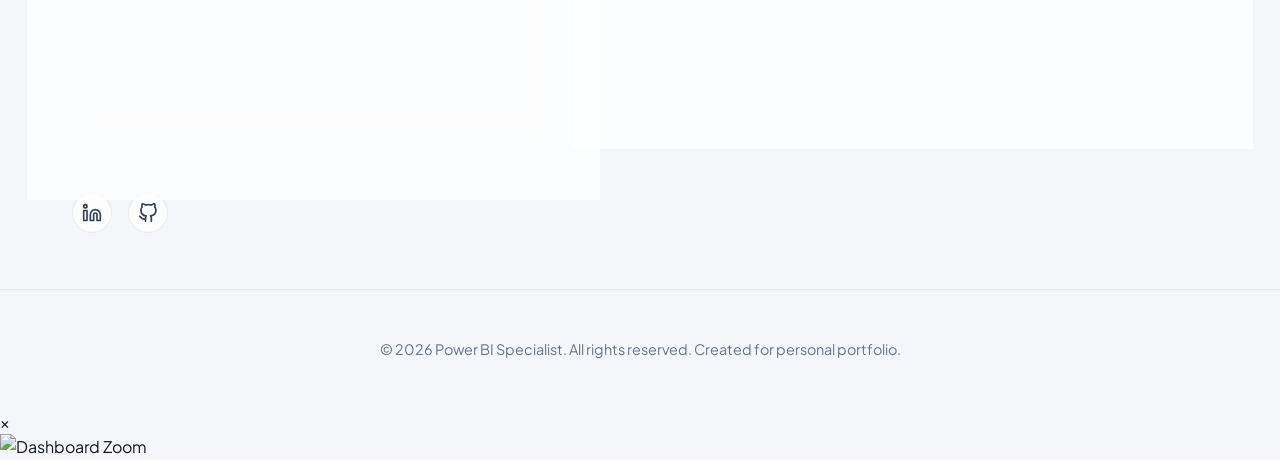
==== commit 8bd81663: "Add files via upload" ====
--- a/index_en.html
+++ b/index_en.html
@@ -498,6 +498,131 @@
         </div>
     </section>
 
+    <section class="section" id="sap-testing-case-study" style="padding-top: 0;">
+        <div class="container">
+            <div class="portfolio-case-study">
+                <!-- Case Study Card 2: SAP MM-SRV E2E Testing -->
+                <div class="glass-card case-study-showcase reveal">
+                    <!-- Left: Interactive Visual Flow (CSS Simulated SAP Log) -->
+                    <div class="showcase-visuals">
+                        <div class="showcase-screen-container"
+                            style="position: relative; aspect-ratio: 16/9; overflow: hidden; border-radius: 12px; background: #0f172a; border: 1px solid var(--border-color); padding: 1.5rem; display: flex; flex-direction: column; justify-content: space-between; color: #f8fafc; font-family: monospace;">
+                            
+                            <!-- Header of Simulated SAP Matrix -->
+                            <div style="display: flex; justify-content: space-between; align-items: center; border-bottom: 1px solid rgba(255,255,255,0.1); padding-bottom: 0.8rem; font-size: 0.8rem;">
+                                <div style="display: flex; align-items: center; gap: 8px;">
+                                    <span style="width: 10px; height: 10px; border-radius: 50%; background: #22c55e; box-shadow: 0 0 8px #22c55e;"></span>
+                                    <span style="color: #94a3b8;">SAP MM-SRV: E2E TESTING LOG</span>
+                                </div>
+                                <span style="color: #38bdf8;">MULTICURRENCY & MULTI-COMPANY</span>
+                            </div>
+
+                            <!-- Interactive Flow Steps -->
+                            <div style="display: flex; flex-direction: column; gap: 10px; margin: 1rem 0;">
+                                <!-- Step 1 -->
+                                <div style="display: flex; justify-content: space-between; align-items: center; font-size: 0.75rem; background: rgba(255,255,255,0.03); padding: 6px 12px; border-radius: 6px; border: 1px solid rgba(255,255,255,0.05);">
+                                    <span style="color: #67e8f9;">[Sourcing] ME51N &rarr; ME41</span>
+                                    <span style="color: #94a3b8;">Create Requisition & RFQ</span>
+                                    <span style="color: #22c55e; font-weight: bold;">PASSED</span>
+                                </div>
+                                <!-- Step 2 -->
+                                <div style="display: flex; justify-content: space-between; align-items: center; font-size: 0.75rem; background: rgba(255,255,255,0.03); padding: 6px 12px; border-radius: 6px; border: 1px solid rgba(255,255,255,0.05);">
+                                    <span style="color: #67e8f9;">[Contract] ME31K &rarr; ME21N</span>
+                                    <span style="color: #94a3b8;">Outline Agreement & PO</span>
+                                    <span style="color: #22c55e; font-weight: bold;">PASSED</span>
+                                </div>
+                                <!-- Step 3 -->
+                                <div style="display: flex; justify-content: space-between; align-items: center; font-size: 0.75rem; background: rgba(255,255,255,0.03); padding: 6px 12px; border-radius: 6px; border: 1px solid rgba(255,255,255,0.05);">
+                                    <span style="color: #67e8f9;">[Confirmation] ML81N</span>
+                                    <span style="color: #94a3b8;">Service Entry Sheets (SES)</span>
+                                    <span style="color: #22c55e; font-weight: bold;">PASSED</span>
+                                </div>
+                                <!-- Step 4 -->
+                                <div style="display: flex; justify-content: space-between; align-items: center; font-size: 0.75rem; background: rgba(255,255,255,0.03); padding: 6px 12px; border-radius: 6px; border: 1px solid rgba(255,255,255,0.05);">
+                                    <span style="color: #38bdf8;">[Data Audit] SQ01 & SE16N</span>
+                                    <span style="color: #94a3b8;">Table Auditing (EKKO, ESSR, ESLL)</span>
+                                    <span style="color: #38bdf8; font-weight: bold; animation: pulse 2s infinite;">AUDITED</span>
+                                </div>
+                            </div>
+
+                            <!-- Footer Stats -->
+                            <div style="display: flex; justify-content: space-between; align-items: center; border-top: 1px solid rgba(255,255,255,0.1); padding-top: 0.8rem; font-size: 0.7rem; color: #94a3b8;">
+                                <span>COMPANY CODES: 1000, 2000, 3000</span>
+                                <span>CURRENCIES: USD, EUR, VES</span>
+                            </div>
+                        </div>
+                    </div>
+
+                    <!-- Right: Project Description Details -->
+                    <div class="showcase-details">
+                        <div class="case-study-header">
+                            <h3 class="case-study-title">SAP MM-SRV Procurement Cycle Testing & QA</h3>
+                            <div class="case-study-meta">
+                                <span>Quality Assurance</span>
+                                <span>•</span>
+                                <span>End-to-End Testing (SIT/UAT)</span>
+                            </div>
+                        </div>
+
+                        <div>
+                            <h4 class="case-study-section-title">
+                                <svg width="18" height="18" viewBox="0 0 24 24" fill="none" stroke="currentColor"
+                                    stroke-width="2">
+                                    <circle cx="12" cy="12" r="10"></circle>
+                                    <polygon points="10 8 16 12 10 16 10 8"></polygon>
+                                </svg>
+                                About the Project
+                            </h4>
+                            <p class="case-study-p">
+                                End-to-end (E2E) functional validation of the procurement cycle for services and materials. The project involved designing and executing comprehensive testing scenarios to ensure that ERP reconfigurations and updates did not interrupt day-to-day operations or introduce tax/accounting discrepancies in multi-entity environments.
+                            </p>
+                        </div>
+
+                        <div>
+                            <h4 class="case-study-section-title">
+                                <svg width="18" height="18" viewBox="0 0 24 24" fill="none" stroke="currentColor"
+                                    stroke-width="2">
+                                    <path d="M12 22s8-4 8-10V5l-8-3-8 3v7c0 6 8 10 8 10z"></path>
+                                </svg>
+                                Cycles & Currencies Validated
+                            </h4>
+                            <p class="case-study-p">
+                                Validated the full workflow from Purchase Requisition creation (<strong>ME51N</strong>), RFQ/Quotation cycles (<strong>ME41, ME42, ME47</strong>), Outline Agreements/Contracts (<strong>ME31K, ME32K</strong>), Purchase Orders (<strong>ME21N, ME22N</strong>), up to the final Service Entry Sheet (<strong>ML81N</strong>). All workflows were validated across distinct company codes and foreign currencies (USD/EUR conversions and exchange rate logic).
+                            </p>
+                        </div>
+
+                        <div>
+                            <h4 class="case-study-section-title">
+                                <svg width="18" height="18" viewBox="0 0 24 24" fill="none" stroke="currentColor"
+                                    stroke-width="2">
+                                    <path d="M22 11.08V12a10 10 0 1 1-5.93-9.14"></path>
+                                    <polyline points="22 4 12 14.01 9 11.01"></polyline>
+                                </svg>
+                                Data Auditing with SQ01 and SE16N
+                            </h4>
+                            <p class="case-study-p">
+                                To ensure data consistency and accuracy across test cases, I utilized <strong>SAP Query (SQ01)</strong> to build customized procurement variance audit reports and <strong>SE16N</strong> for direct technical database table checks (EKKO, EKPO, ESSR, ESLL), ensuring transactional outputs perfectly matched underlying DB structures.
+                            </p>
+                        </div>
+
+                        <div>
+                            <h4 class="case-study-section-title">Technologies & Transactions Used</h4>
+                            <div class="tech-badges">
+                                <span class="tech-badge">SAP MM-SRV</span>
+                                <span class="tech-badge">ME51N / ME21N / ML81N</span>
+                                <span class="tech-badge">SIT / UAT Testing</span>
+                                <span class="tech-badge">SAP Query (SQ01)</span>
+                                <span class="tech-badge">SE16N Database Audit</span>
+                                <span class="tech-badge">Multi-Currency</span>
+                                <span class="tech-badge">Smart Forms</span>
+                            </div>
+                        </div>
+                    </div>
+                </div>
+            </div>
+        </div>
+    </section>
+
     <!-- Experience & CV Timeline Section -->
     <section class="section" id="experience">
         <div class="container">
@@ -533,13 +658,13 @@
                     <div class="timeline-marker"></div>
                     <div class="glass-card timeline-content">
                         <span class="timeline-date">11/2016 - Present</span>
-                        <h3 class="timeline-role">SAP MM-SRV Functional Expert (Internal Associate / Analyst)</h3>
+                        <h3 class="timeline-role">SAP MM-SRV Functional Specialist / Key User</h3>
                         <span class="timeline-company">PDVSA • Barcelona, Anzoátegui, Venezuela</span>
                         <div class="timeline-desc">
-                            Functional support and key configurations in ERP logistics modules for purchasing, contracts, and services.
+                            Functional support, testing, and process validation in ERP logistics modules for purchasing, contracts, and services.
                             <ul>
                                 <li><strong>Expert Support & Troubleshooting (Current):</strong> Act as internal technical reference (SME) providing ongoing functional consulting, diagnosis, and resolution of complex system issues to ensure operational continuity.</li>
-                                <li><strong>System Testing:</strong> Validated 50+ configs in the MM module through comprehensive integration testing (SIT/UAT) before, during, and after SPRO adjustments (0% errors in production).</li>
+                                <li><strong>System Testing:</strong> Validated 50+ logistics scenarios in the MM module through comprehensive integration testing (SIT/UAT) to ensure smooth business workflows (0% errors in production).</li>
                                 <li><strong>Workflow Control:</strong> Evaluated the integrity of technical logs in SAP to authorize or reject document releases under internal control regulations.</li>
                                 <li><strong>Change Management:</strong> Trained and coached 764 end-users in critical transactions (ML81N, outline agreements, purchase orders), reducing support queries by 40% and data loading errors by 30%.</li>
                                 <li><strong>Data & Reporting:</strong> Designed query reports using SAP Query (SQ01) to audit variances and validated the migration of 2,000+ critical documents.</li>
